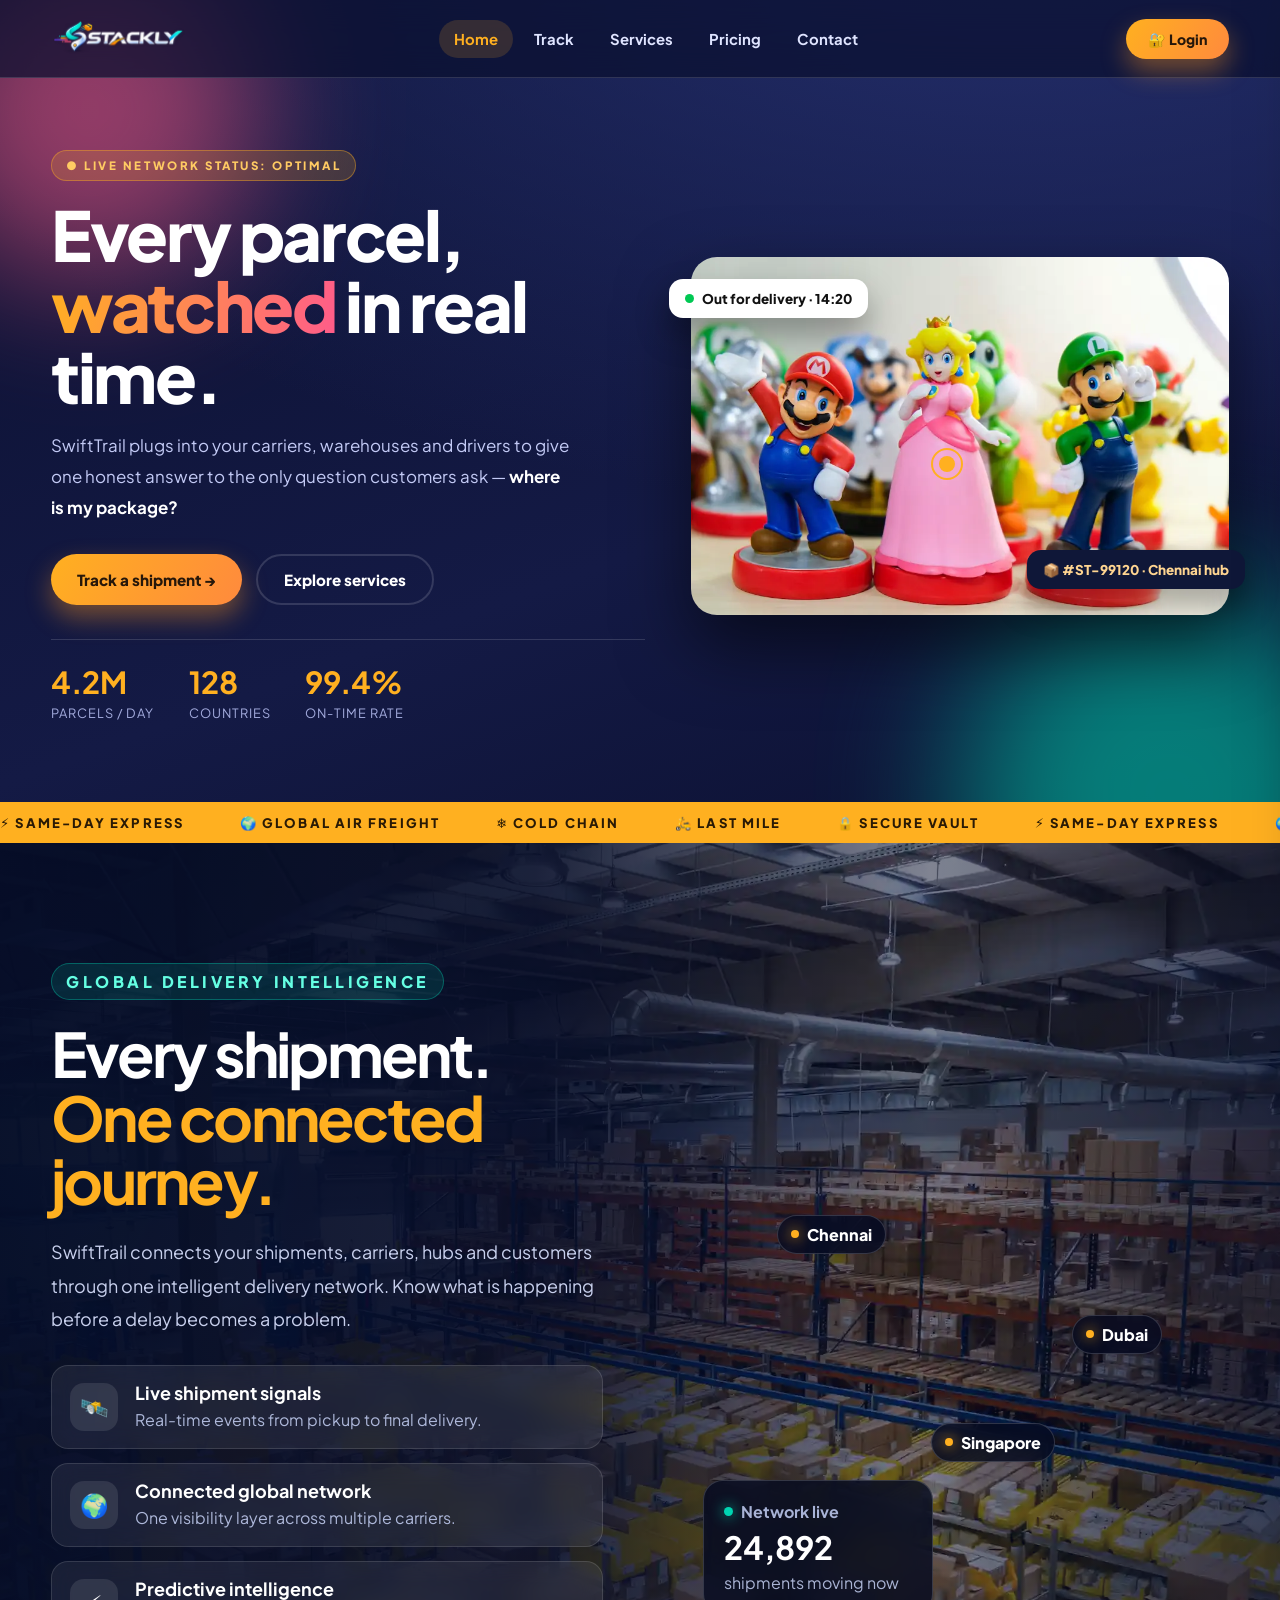
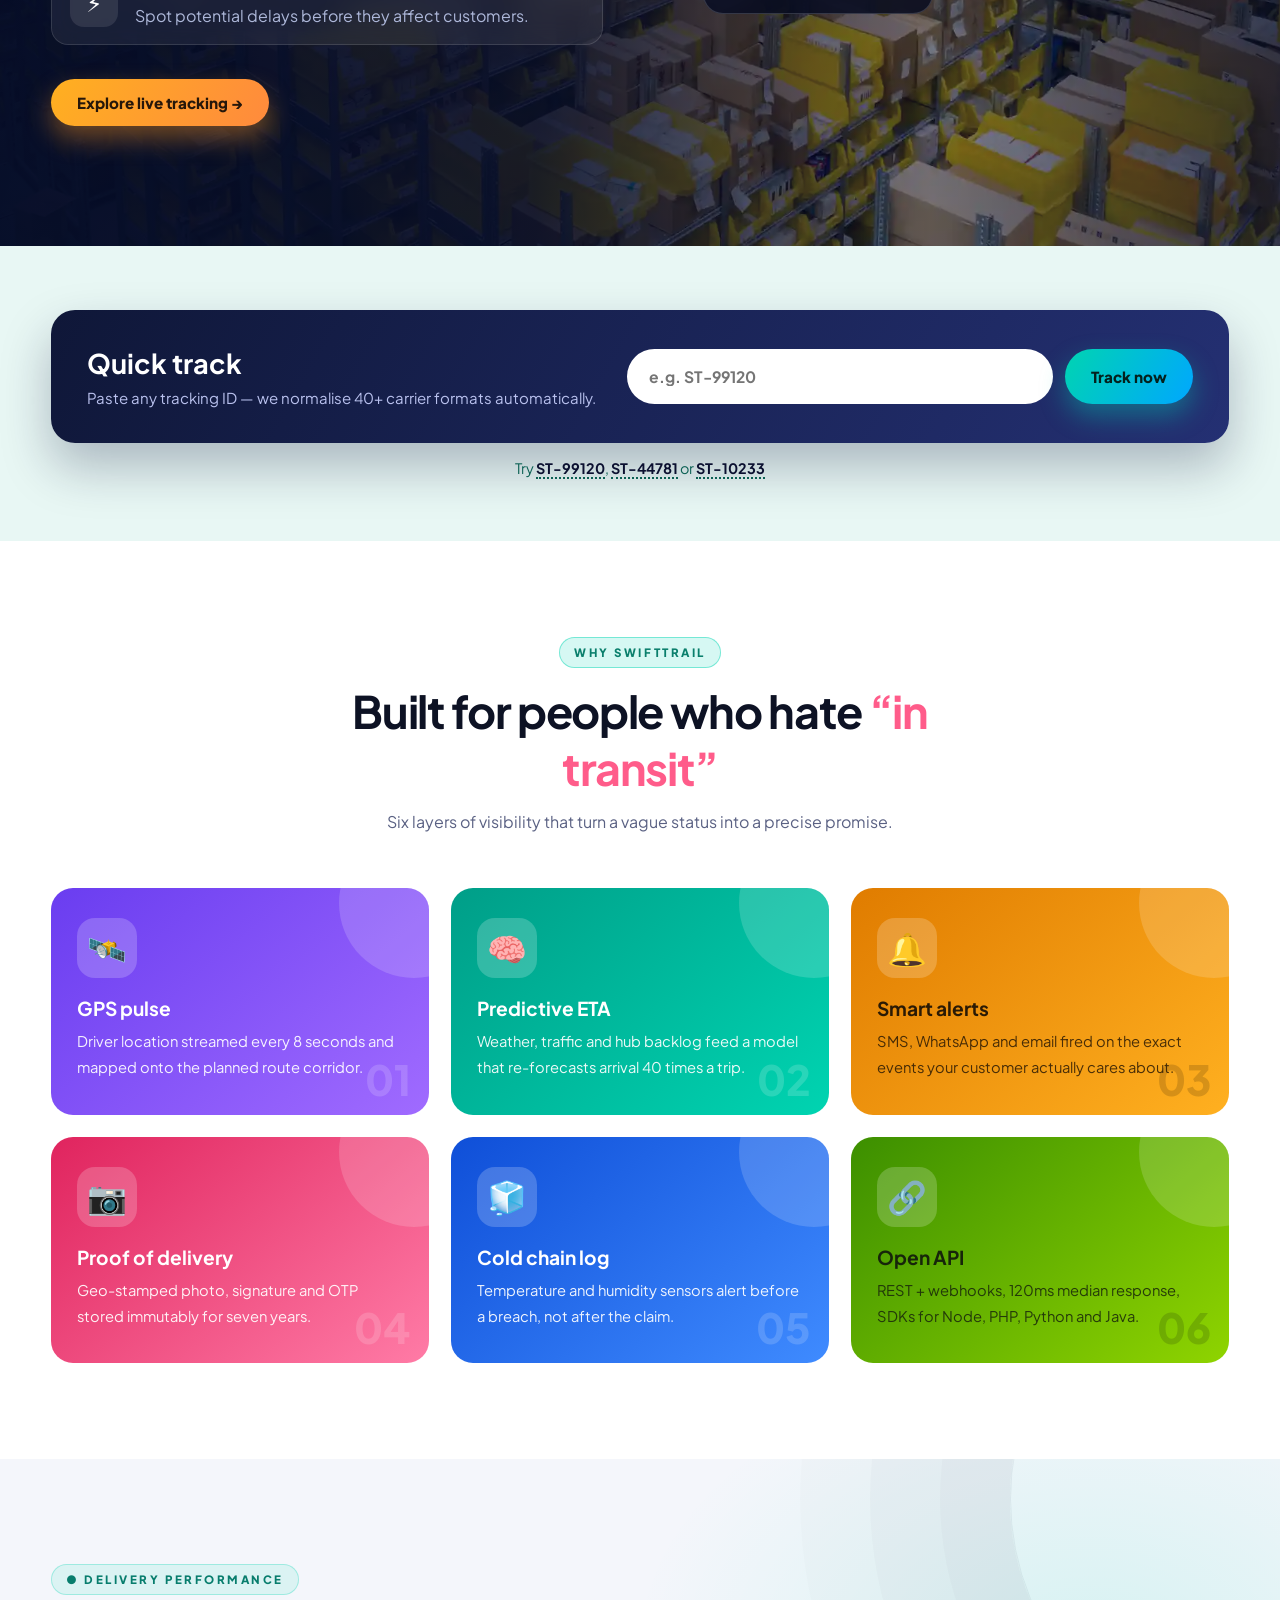
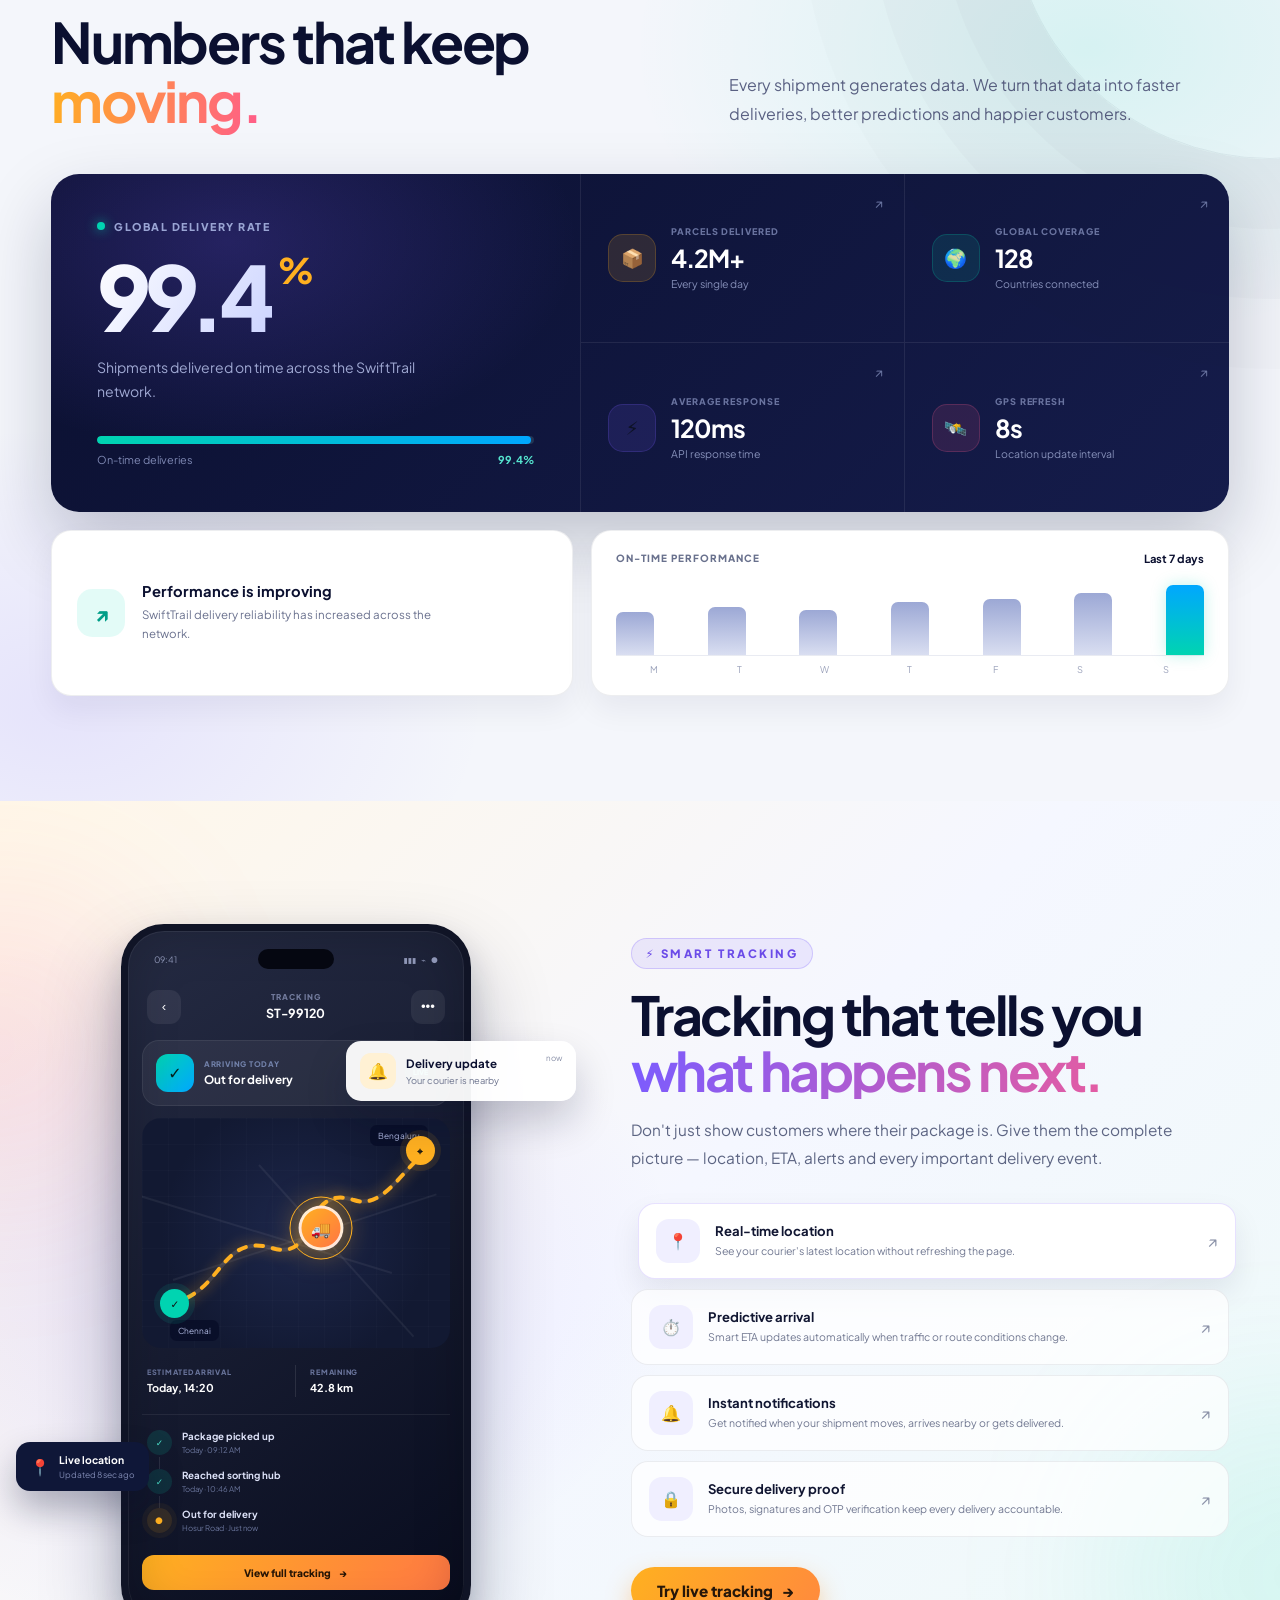
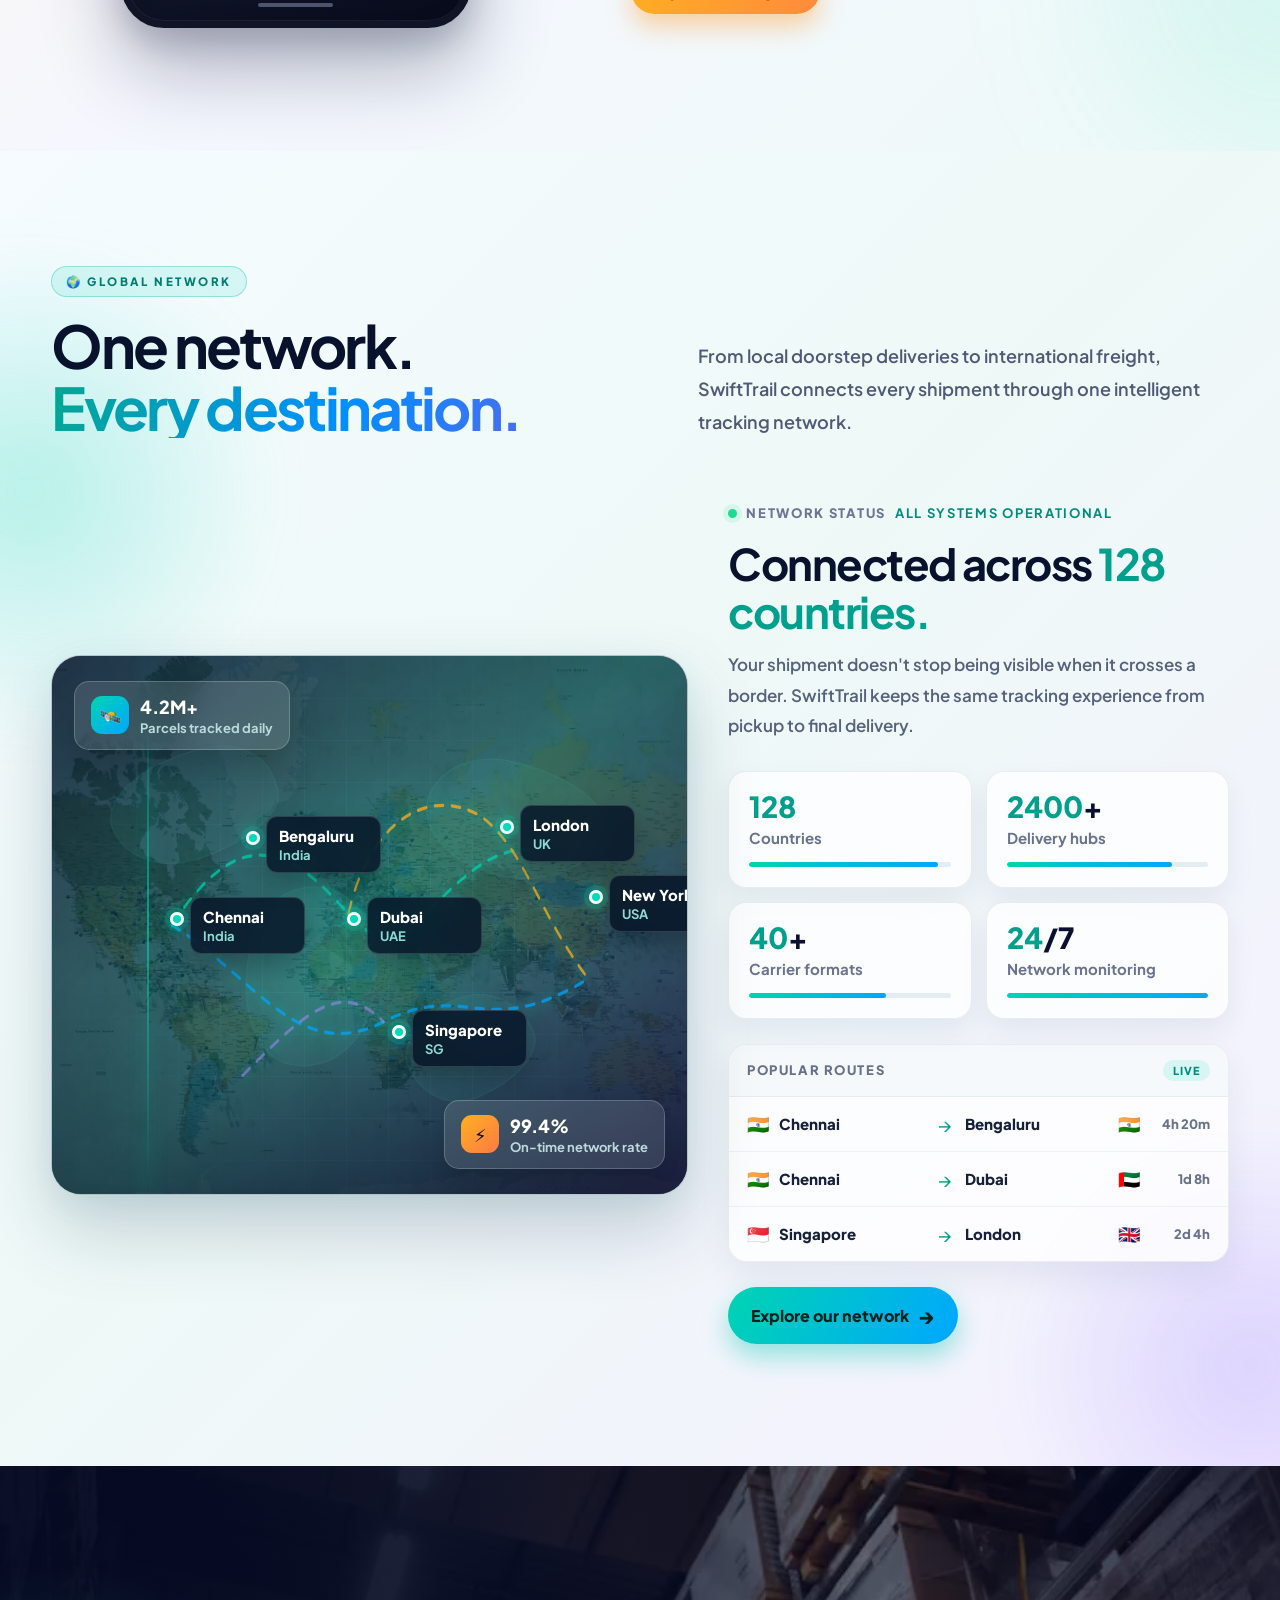
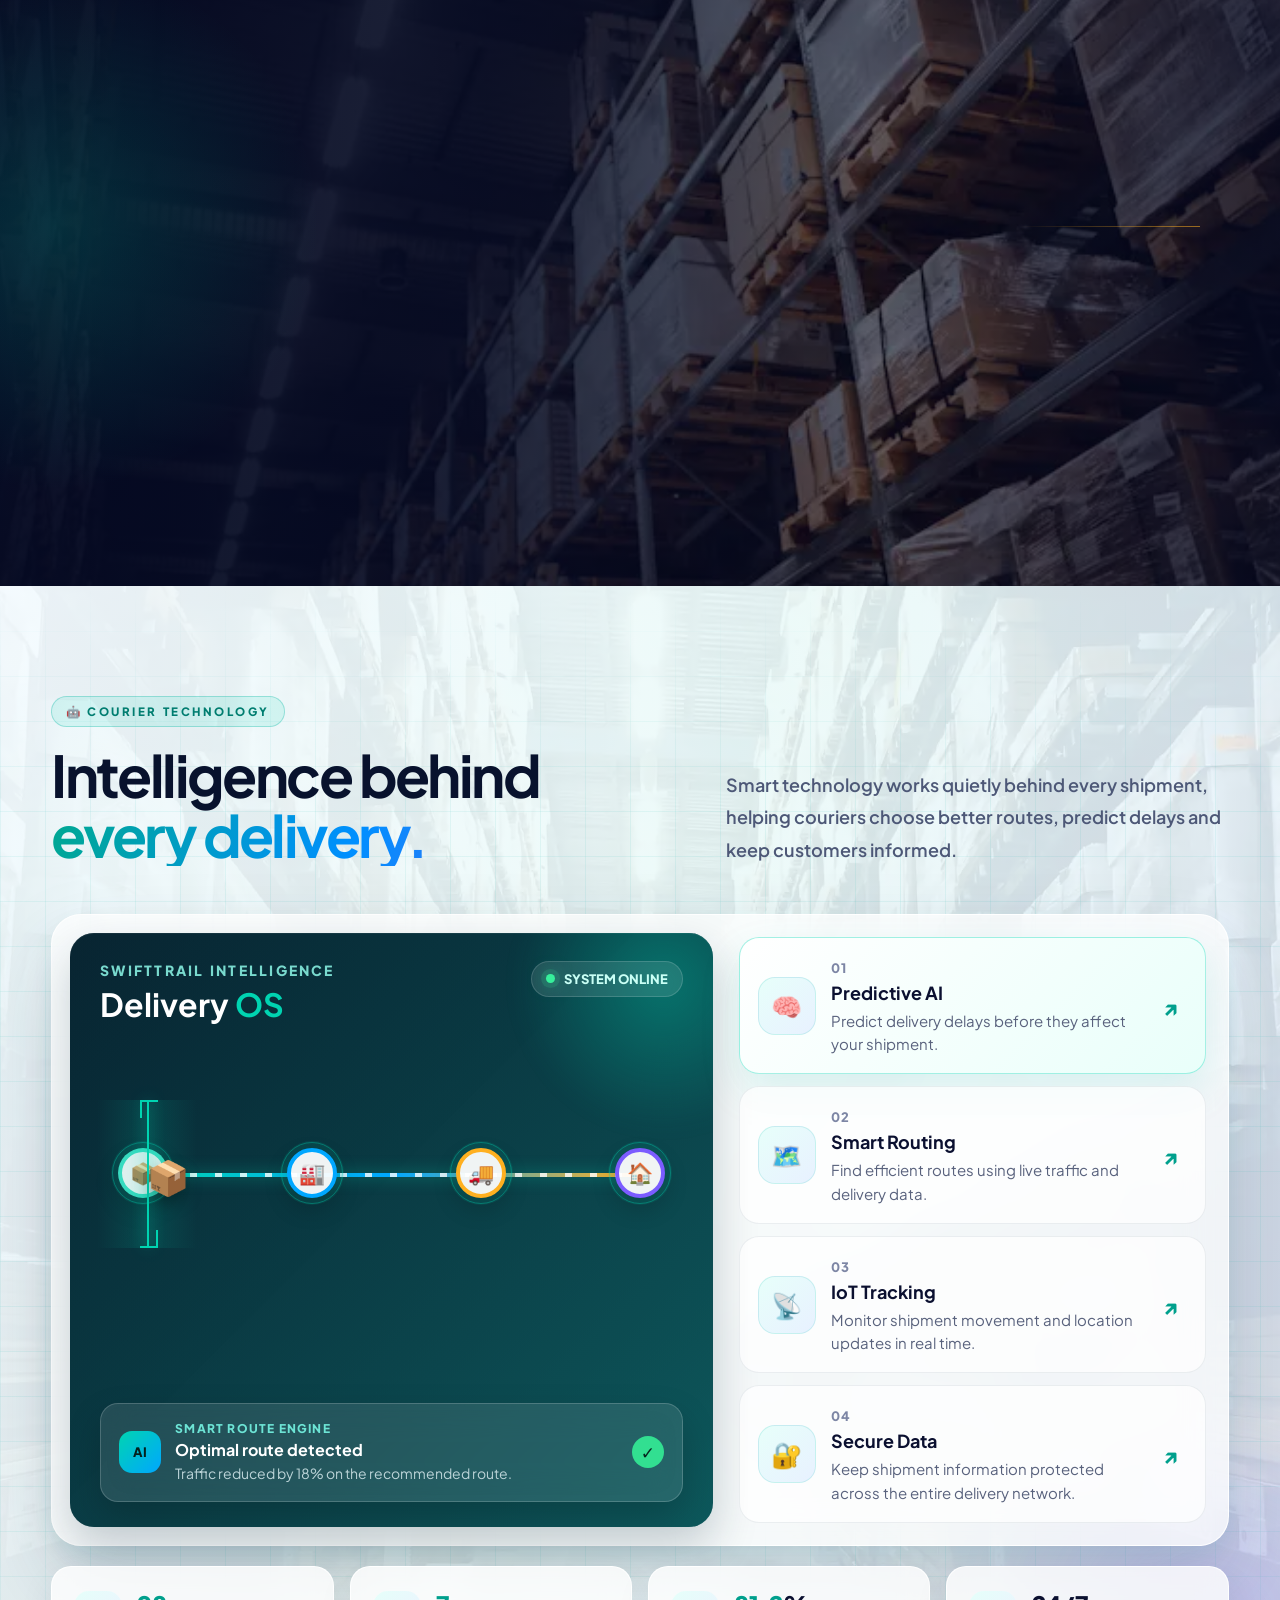
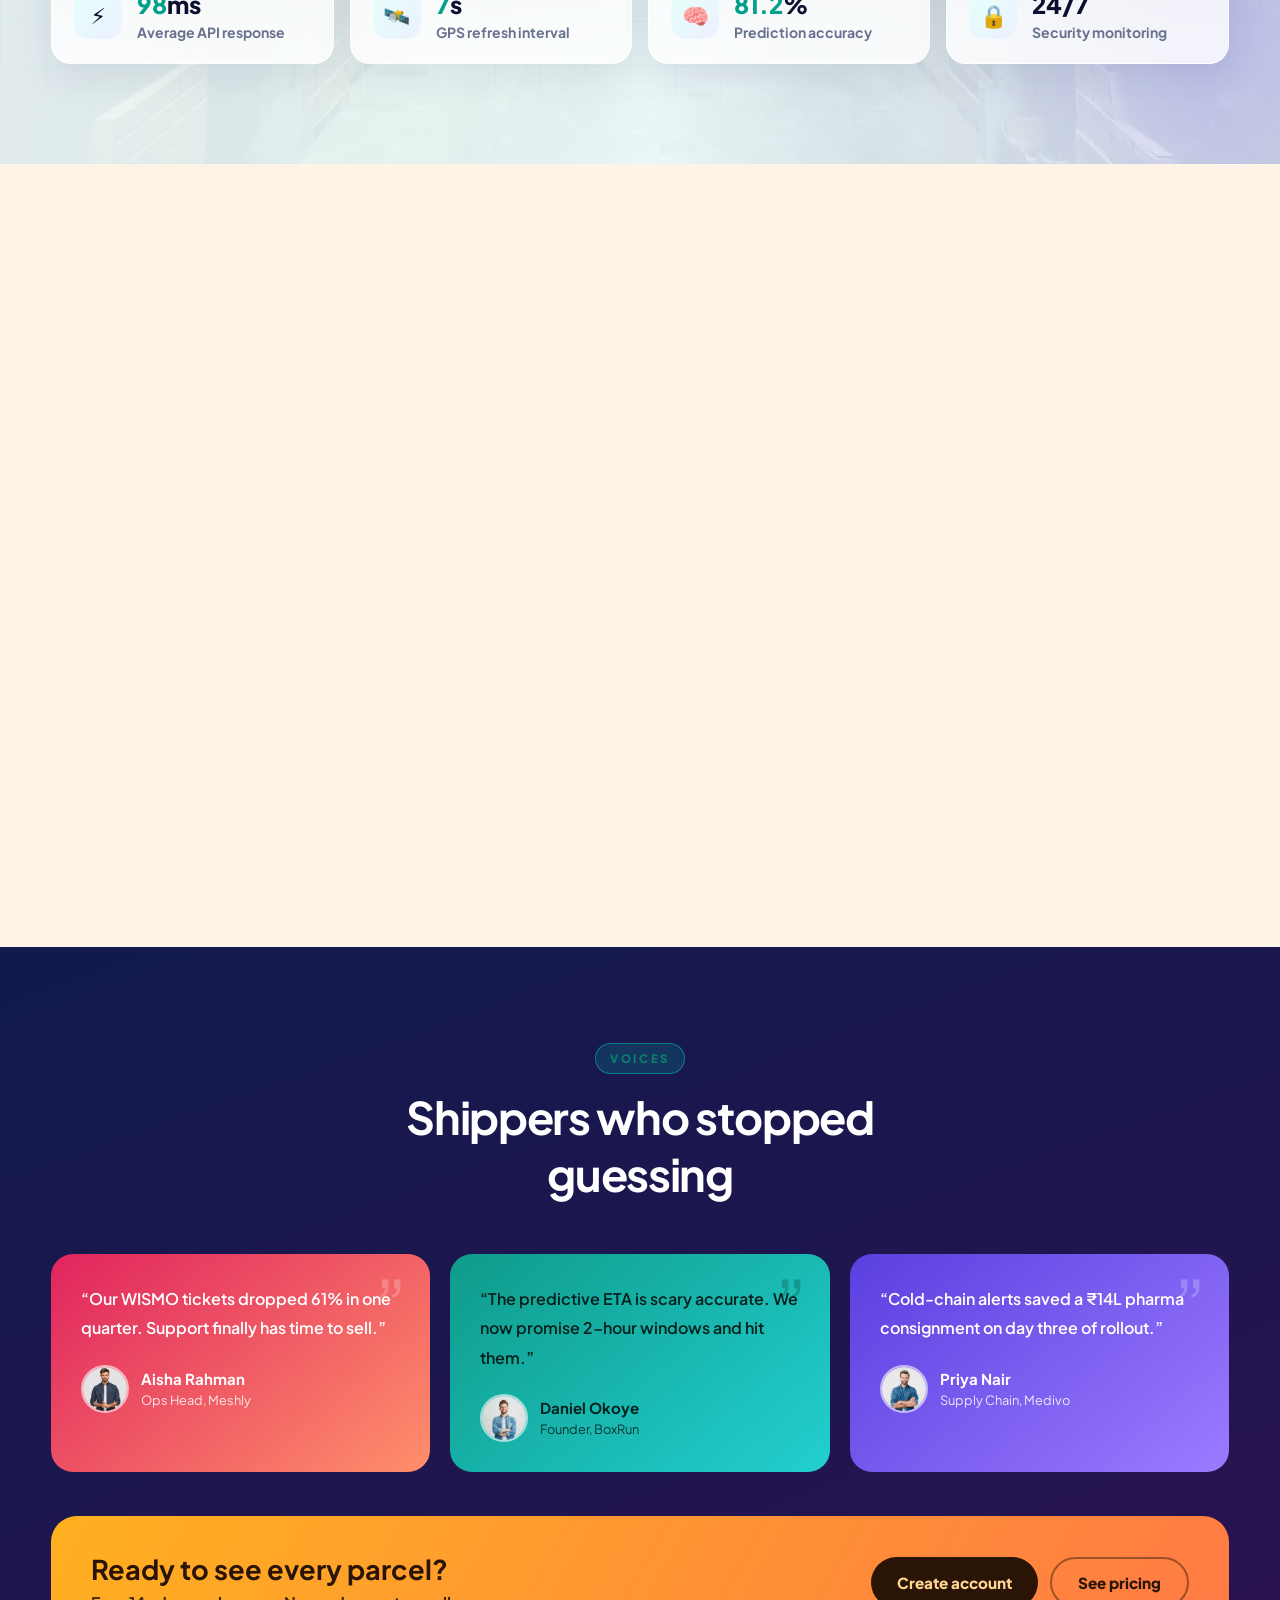
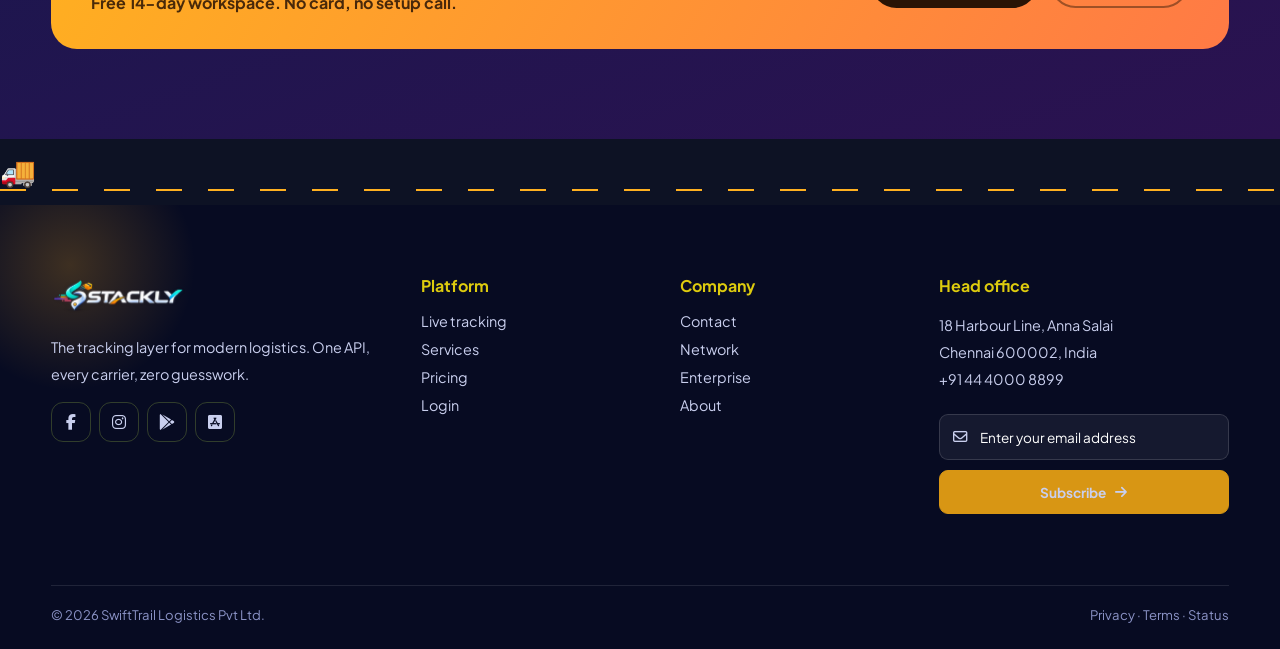
==== index.html @ 5bfdaf71 "first commit" ====
<!doctype html>
<html lang="en">
  <head>
    <meta charset="UTF-8" />
    <meta name="viewport" content="width=device-width, initial-scale=1" />
    <title>SwiftTrail — Courier Tracking Platform</title>
    <meta
      name="description"
      content="SwiftTrail is a real-time courier tracking platform for shipments, fleets and last-mile delivery."
    />
    <link
      href="https://fonts.googleapis.com/css2?family=Plus+Jakarta+Sans:wght@400;600;800&display=swap"
      rel="stylesheet"
    />
    <link rel="stylesheet" href="https://cdnjs.cloudflare.com/ajax/libs/font-awesome/6.7.2/css/all.min.css">
    <link rel="stylesheet" href="css/common.css" />
    <link rel="stylesheet" href="css/home.css" />
  </head>
  <body>
    <nav class="nav">
      <a class="brand" href="index.html">
        <img src="images/logo.webp" alt="Stackly" />
      </a>
      <ul class="nav-links">
        <li><a class="active" href="index.html">Home</a></li>
        <li><a href="track.html">Track</a></li>
        <li><a href="services.html">Services</a></li>
        <li><a href="pricing.html">Pricing</a></li>
        <li><a href="contact.html">Contact</a></li>
      </ul>
      <div class="nav-cta">
        <a class="btn btn-amber" href="login.html">🔐 Login</a>
        <button class="burger" id="burger" aria-label="Menu">
          <span></span><span></span><span></span>
        </button>
      </div>
    </nav>
    <div class="scrim" id="scrim"></div>
    <aside class="drawer" id="drawer">
      <a class="d-link active" href="index.html">🏠 Home</a>
      <a class="d-link" href="track.html">📍 Track</a>
      <a class="d-link" href="services.html">📦 Services</a>
      <a class="d-link" href="pricing.html">💰 Pricing</a>
      <a class="d-link" href="contact.html">✉️ Contact</a>
      <a class="btn btn-amber drawer-login" href="login.html">🔐 Login</a>
      <p class="d-note">Track 4.2M parcels daily<br />across 128 countries</p>
    </aside>

    <!-- 1. HERO -->
    <header class="hero">
      <div class="hero-blob b1"></div>
      <div class="hero-blob b2"></div>
      <div class="wrap hero-in">
        <div class="hero-copy">
          <span class="eyebrow pill-amber">● Live network status: optimal</span>
          <h1>Every parcel,<br /><em>watched</em> in real time.</h1>
          <p>
            SwiftTrail plugs into your carriers, warehouses and drivers to give
            one honest answer to the only question customers ask —
            <strong>where is my package?</strong>
          </p>
          <div class="hero-btns">
            <a href="error.html" class="btn btn-amber">Track a shipment →</a>
            <a href="error.html" class="btn btn-ghost">Explore services</a>
          </div>
          <div class="hero-stats">
            <div>
              <b data-count="4.2" data-suffix="M">0</b
              ><small>Parcels / day</small>
            </div>
            <div>
              <b data-count="128" data-suffix="">0</b><small>Countries</small>
            </div>
            <div>
              <b data-count="99.4" data-suffix="%">0</b
              ><small>On-time rate</small>
            </div>
          </div>
        </div>
        <div class="hero-art">
          <img
            src="images/home1.webp"
            alt="Courier delivery van"
          />
          <div class="float-card fc1">
            <span class="dot"></span> Out for delivery · 14:20
          </div>
          <div class="float-card fc2">📦 #ST-99120 · Chennai hub</div>
          <div class="radar"></div>
        </div>
      </div>
      <div class="marquee">
        <div class="mq-track">
          <span>⚡ SAME-DAY EXPRESS</span><span>🌍 GLOBAL AIR FREIGHT</span
          ><span>❄️ COLD CHAIN</span><span>🛵 LAST MILE</span
          ><span>🔒 SECURE VAULT</span> <span>⚡ SAME-DAY EXPRESS</span
          ><span>🌍 GLOBAL AIR FREIGHT</span><span>❄️ COLD CHAIN</span
          ><span>🛵 LAST MILE</span><span>🔒 SECURE VAULT</span>
        </div>
      </div>
    </header>

    <!-- HOME SECTION — GLOBAL DELIVERY INTELLIGENCE -->
    <section class="home-global">
      <div class="home-global-bg"></div>

      <div class="wrap home-global-inner">
        <div class="home-global-content reveal left">
          <span class="eyebrow home-global-pill">
            Global delivery intelligence
          </span>

          <h2>
            Every shipment.
            <span>One connected journey.</span>
          </h2>

          <p>
            SwiftTrail connects your shipments, carriers, hubs and customers
            through one intelligent delivery network. Know what is happening
            before a delay becomes a problem.
          </p>

          <div class="global-features">
            <div class="global-feature">
              <span class="gf-icon">🛰️</span>
              <div>
                <h3>Live shipment signals</h3>
                <p>Real-time events from pickup to final delivery.</p>
              </div>
            </div>

            <div class="global-feature">
              <span class="gf-icon">🌍</span>
              <div>
                <h3>Connected global network</h3>
                <p>One visibility layer across multiple carriers.</p>
              </div>
            </div>

            <div class="global-feature">
              <span class="gf-icon">⚡</span>
              <div>
                <h3>Predictive intelligence</h3>
                <p>Spot potential delays before they affect customers.</p>
              </div>
            </div>
          </div>

          <a href="error.html" class="btn btn-amber">
            Explore live tracking →
          </a>
        </div>

        <div class="home-global-visual reveal right">
          <div class="global-image-card">
            <img
              src="images/home2.webp"
              alt="Global logistics operations"
            />

            <div class="global-map-glow"></div>

            <div class="global-status">
              <div class="status-top">
                <span class="live-indicator"></span>
                Network live
              </div>

              <strong>24,892</strong>

              <span>shipments moving now</span>
            </div>

            <div class="global-location location-one">
              <span></span>
              Chennai
            </div>

            <div class="global-location location-two">
              <span></span>
              Dubai
            </div>

            <div class="global-location location-three">
              <span></span>
              Singapore
            </div>
          </div>
        </div>
      </div>
    </section>

    <!-- 2. QUICK TRACK -->
    <section class="sec-quick">
      <div class="wrap">
        <div class="quick-box reveal zoom">
          <div class="qb-left">
            <h2>Quick track</h2>
            <p>
              Paste any tracking ID — we normalise 40+ carrier formats
              automatically.
            </p>
          </div>
          <form class="qb-form" id="quickForm">
            <input
              type="text"
              id="quickId"
              placeholder="e.g. ST-99120"
              autocomplete="off"
            />
            <button
              class="btn btn-teal"
              type="submit"
              onclick="window.location.href = 'error.html'"
            >
              Track now
            </button>
          </form>
        </div>
        <p class="qb-hint" id="quickHint">
          Try <b>ST-99120</b>, <b>ST-44781</b> or <b>ST-10233</b>
        </p>
      </div>
    </section>

    <!-- 3. FEATURES -->
    <section class="sec-features">
      <div class="wrap">
        <div class="head-c reveal">
          <span class="eyebrow pill-teal">Why SwiftTrail</span>
          <h2>Built for people who hate <span>“in transit”</span></h2>
          <p>
            Six layers of visibility that turn a vague status into a precise
            promise.
          </p>
        </div>
        <div class="feat-grid">
          <article class="feat f-violet reveal left">
            <div class="fi">🛰️</div>
            <h3>GPS pulse</h3>
            <p>
              Driver location streamed every 8 seconds and mapped onto the
              planned route corridor.
            </p>
            <span class="fnum">01</span>
          </article>
          <article class="feat f-teal reveal">
            <div class="fi">🧠</div>
            <h3>Predictive ETA</h3>
            <p>
              Weather, traffic and hub backlog feed a model that re-forecasts
              arrival 40 times a trip.
            </p>
            <span class="fnum">02</span>
          </article>
          <article class="feat f-amber reveal right">
            <div class="fi">🔔</div>
            <h3>Smart alerts</h3>
            <p>
              SMS, WhatsApp and email fired on the exact events your customer
              actually cares about.
            </p>
            <span class="fnum">03</span>
          </article>
          <article class="feat f-pink reveal left">
            <div class="fi">📷</div>
            <h3>Proof of delivery</h3>
            <p>
              Geo-stamped photo, signature and OTP stored immutably for seven
              years.
            </p>
            <span class="fnum">04</span>
          </article>
          <article class="feat f-blue reveal">
            <div class="fi">🧊</div>
            <h3>Cold chain log</h3>
            <p>
              Temperature and humidity sensors alert before a breach, not after
              the claim.
            </p>
            <span class="fnum">05</span>
          </article>
          <article class="feat f-lime reveal right">
            <div class="fi">🔗</div>
            <h3>Open API</h3>
            <p>
              REST + webhooks, 120ms median response, SDKs for Node, PHP, Python
              and Java.
            </p>
            <span class="fnum">06</span>
          </article>
        </div>
      </div>
    </section>

    <!-- 3. DELIVERY PERFORMANCE -->
    <section class="sec-performance">
      <div class="performance-bg"></div>

      <div class="wrap">
        <!-- HEADER -->
        <div class="performance-head reveal">
          <div>
            <span class="eyebrow performance-pill">● Delivery Performance</span>
            <h2>Numbers that keep<br /><span>moving.</span></h2>
          </div>

          <p>
            Every shipment generates data. We turn that data into faster
            deliveries, better predictions and happier customers.
          </p>
        </div>

        <!-- MAIN PERFORMANCE PANEL -->
        <div class="performance-panel reveal zoom">
          <!-- LEFT BIG STAT -->
          <div class="performance-main">
            <div class="performance-label">
              <span class="live-dot"></span>
              GLOBAL DELIVERY RATE
            </div>

            <div class="big-number">
              <span data-count="99.4">0</span><sup>%</sup>
            </div>

            <p>Shipments delivered on time across the SwiftTrail network.</p>

            <div class="performance-progress">
              <span></span>
            </div>

            <div class="progress-info">
              <span>On-time deliveries</span>
              <strong>99.4%</strong>
            </div>
          </div>

          <!-- RIGHT STATS -->
          <div class="performance-stats">
            <div class="performance-stat">
              <div class="ps-icon ps-amber">📦</div>

              <div class="ps-content">
                <small>PARCELS DELIVERED</small>
                <strong> <span data-count="4.2">0</span>M+ </strong>
                <p>Every single day</p>
              </div>

              <span class="stat-arrow">↗</span>
            </div>

            <div class="performance-stat">
              <div class="ps-icon ps-teal">🌍</div>

              <div class="ps-content">
                <small>GLOBAL COVERAGE</small>
                <strong>
                  <span data-count="128">0</span>
                </strong>
                <p>Countries connected</p>
              </div>

              <span class="stat-arrow">↗</span>
            </div>

            <div class="performance-stat">
              <div class="ps-icon ps-violet">⚡</div>

              <div class="ps-content">
                <small>AVERAGE RESPONSE</small>
                <strong> <span data-count="120">0</span>ms </strong>
                <p>API response time</p>
              </div>

              <span class="stat-arrow">↗</span>
            </div>

            <div class="performance-stat">
              <div class="ps-icon ps-pink">🛰️</div>

              <div class="ps-content">
                <small>GPS REFRESH</small>
                <strong> <span data-count="8">0</span>s </strong>
                <p>Location update interval</p>
              </div>

              <span class="stat-arrow">↗</span>
            </div>
          </div>
        </div>

        <!-- MINI ANALYTICS -->
        <div class="performance-bottom reveal">
          <div class="performance-note">
            <span class="trend-icon">↗</span>

            <div>
              <strong>Performance is improving</strong>
              <small>
                SwiftTrail delivery reliability has increased across the
                network.
              </small>
            </div>
          </div>

          <div class="mini-chart">
            <div class="chart-label">
              <span>ON-TIME PERFORMANCE</span>
              <strong>Last 7 days</strong>
            </div>

            <div class="chart-bars">
              <span style="height: 58%"></span>
              <span style="height: 64%"></span>
              <span style="height: 61%"></span>
              <span style="height: 72%"></span>
              <span style="height: 76%"></span>
              <span style="height: 84%"></span>
              <span class="active" style="height: 94%"></span>
            </div>

            <div class="chart-days">
              <span>M</span>
              <span>T</span>
              <span>W</span>
              <span>T</span>
              <span>F</span>
              <span>S</span>
              <span>S</span>
            </div>
          </div>
        </div>
      </div>
    </section>

    <!-- 5. SMART TRACKING EXPERIENCE -->
    <section class="sec-smart">
      <div class="smart-orb smart-orb-1"></div>
      <div class="smart-orb smart-orb-2"></div>

      <div class="wrap">
        <div class="smart-layout">
          <!-- LEFT: PHONE TRACKING UI -->
          <div class="smart-visual reveal left">
            <div class="smart-phone">
              <!-- PHONE TOP -->
              <div class="phone-top">
                <span class="phone-time">09:41</span>

                <div class="phone-camera"></div>

                <div class="phone-icons">
                  <span>▮▮▮</span>
                  <span>⌁</span>
                  <span>●</span>
                </div>
              </div>

              <!-- PHONE HEADER -->
              <div class="phone-header">
                <button class="phone-back">‹</button>

                <div>
                  <small>TRACKING</small>
                  <strong>ST-99120</strong>
                </div>

                <button class="phone-more">•••</button>
              </div>

              <!-- DELIVERY STATUS -->
              <div class="phone-status">
                <div class="status-icon">✓</div>

                <div>
                  <small>ARRIVING TODAY</small>
                  <strong>Out for delivery</strong>
                </div>

                <span class="status-live">LIVE</span>
              </div>

              <!-- PHONE MAP -->
              <div class="phone-map">
                <div class="phone-map-grid"></div>

                <div class="phone-road pr-1"></div>
                <div class="phone-road pr-2"></div>
                <div class="phone-road pr-3"></div>

                <svg
                  class="phone-route"
                  viewBox="0 0 320 230"
                  preserveAspectRatio="none"
                >
                  <path
                    class="phone-route-bg"
                    d="M30 185 C85 175 80 115 135 130 C185 145 165 65 220 82 C250 92 270 52 294 35"
                  />

                  <path
                    class="phone-route-line"
                    d="M30 185 C85 175 80 115 135 130 C185 145 165 65 220 82 C250 92 270 52 294 35"
                  />
                </svg>

                <!-- START -->
                <div class="phone-pin phone-start">
                  <span>✓</span>
                </div>

                <!-- CURRENT -->
                <div class="phone-current">
                  <div class="phone-current-ring">🚚</div>

                  <span class="phone-ripple"></span>
                </div>

                <!-- END -->
                <div class="phone-pin phone-end">
                  <span>⌖</span>
                </div>

                <div class="map-city city-1">Chennai</div>

                <div class="map-city city-2">Bengaluru</div>
              </div>

              <!-- ETA -->
              <div class="phone-eta">
                <div>
                  <small>ESTIMATED ARRIVAL</small>
                  <strong>Today, 14:20</strong>
                </div>

                <div class="eta-divider"></div>

                <div>
                  <small>REMAINING</small>
                  <strong>42.8 km</strong>
                </div>
              </div>

              <!-- TRACKING TIMELINE -->
              <div class="phone-timeline">
                <div class="phone-event completed">
                  <span class="event-dot">✓</span>

                  <div>
                    <strong>Package picked up</strong>
                    <small>Today · 09:12 AM</small>
                  </div>
                </div>

                <div class="phone-event completed">
                  <span class="event-dot">✓</span>

                  <div>
                    <strong>Reached sorting hub</strong>
                    <small>Today · 10:46 AM</small>
                  </div>
                </div>

                <div class="phone-event active">
                  <span class="event-dot">●</span>

                  <div>
                    <strong>Out for delivery</strong>
                    <small>Hosur Road · Just now</small>
                  </div>
                </div>
              </div>

              <button class="phone-track-btn">
                View full tracking
                <span>→</span>
              </button>

              <div class="phone-home"></div>
            </div>

            <!-- FLOATING NOTIFICATION -->
            <div class="smart-notification">
              <span class="notification-icon">🔔</span>

              <div>
                <strong>Delivery update</strong>
                <small>Your courier is nearby</small>
              </div>

              <span class="notification-time">now</span>
            </div>

            <!-- FLOATING LOCATION -->
            <div class="smart-location">
              <span>📍</span>
              <div>
                <strong>Live location</strong>
                <small>Updated 8 sec ago</small>
              </div>
            </div>
          </div>

          <!-- RIGHT: CONTENT -->
          <div class="smart-content reveal right">
            <span class="eyebrow smart-pill">⚡ Smart Tracking</span>

            <h2>
              Tracking that tells you
              <span>what happens next.</span>
            </h2>

            <p class="smart-intro">
              Don't just show customers where their package is. Give them the
              complete picture — location, ETA, alerts and every important
              delivery event.
            </p>

            <!-- SMART FEATURES -->

            <div class="smart-list">
              <div class="smart-item active">
                <div class="smart-item-icon">
                  <span>📍</span>
                </div>

                <div class="smart-item-copy">
                  <strong>Real-time location</strong>

                  <p>
                    See your courier's latest location without refreshing the
                    page.
                  </p>
                </div>

                <span class="smart-item-arrow">↗</span>
              </div>

              <div class="smart-item">
                <div class="smart-item-icon">
                  <span>⏱️</span>
                </div>

                <div class="smart-item-copy">
                  <strong>Predictive arrival</strong>

                  <p>
                    Smart ETA updates automatically when traffic or route
                    conditions change.
                  </p>
                </div>

                <span class="smart-item-arrow">↗</span>
              </div>

              <div class="smart-item">
                <div class="smart-item-icon">
                  <span>🔔</span>
                </div>

                <div class="smart-item-copy">
                  <strong>Instant notifications</strong>

                  <p>
                    Get notified when your shipment moves, arrives nearby or
                    gets delivered.
                  </p>
                </div>

                <span class="smart-item-arrow">↗</span>
              </div>

              <div class="smart-item">
                <div class="smart-item-icon">
                  <span>🔒</span>
                </div>

                <div class="smart-item-copy">
                  <strong>Secure delivery proof</strong>

                  <p>
                    Photos, signatures and OTP verification keep every delivery
                    accountable.
                  </p>
                </div>

                <span class="smart-item-arrow">↗</span>
              </div>
            </div>

            <!-- CTA -->
            <a href="error.html" class="btn btn-amber smart-btn">
              Try live tracking
              <span>→</span>
            </a>
          </div>
        </div>
      </div>
    </section>

    <!-- 6. COVERAGE NETWORK -->
    <section class="sec-network">
      <div class="network-glow network-glow-1"></div>
      <div class="network-glow network-glow-2"></div>

      <div class="wrap">
        <!-- HEADER -->
        <div class="network-head reveal">
          <div>
            <span class="eyebrow network-pill">🌍 Global Network</span>

            <h2>
              One network.
              <span>Every destination.</span>
            </h2>
          </div>

          <p>
            From local doorstep deliveries to international freight, SwiftTrail
            connects every shipment through one intelligent tracking network.
          </p>
        </div>

        <!-- NETWORK EXPERIENCE -->
        <div class="network-layout">
          <!-- MAP -->
          <div class="network-map-wrap reveal left">
            <div class="network-map">
              <!-- GRID -->
              <div class="network-grid"></div>

              <!-- DECORATIVE CONTINENT SHAPES -->
              <div class="continent continent-1"></div>
              <div class="continent continent-2"></div>
              <div class="continent continent-3"></div>
              <div class="continent continent-4"></div>

              <!-- ROUTE SVG -->
              <svg
                class="network-routes"
                viewBox="0 0 900 500"
                preserveAspectRatio="none"
              >
                <path
                  class="network-route"
                  d="M170 250 C260 160 330 170 420 240 C510 310 560 170 690 180"
                />

                <path
                  class="network-route"
                  d="M170 250 C290 300 350 380 470 340 C590 300 610 360 760 300"
                />

                <path
                  class="network-route"
                  d="M420 240 C450 150 540 120 610 150 C670 180 690 240 760 300"
                />

                <path
                  class="network-route route-alt"
                  d="M270 390 C360 330 410 300 470 340"
                />
              </svg>

              <!-- CITY NODES -->

              <div class="network-node node-chennai">
                <span class="node-pulse"></span>
                <span class="node-dot"></span>

                <div class="node-label">
                  <strong>Chennai</strong>
                  <small>India</small>
                </div>
              </div>

              <div class="network-node node-bengaluru">
                <span class="node-pulse"></span>
                <span class="node-dot"></span>

                <div class="node-label">
                  <strong>Bengaluru</strong>
                  <small>India</small>
                </div>
              </div>

              <div class="network-node node-dubai">
                <span class="node-pulse"></span>
                <span class="node-dot"></span>

                <div class="node-label">
                  <strong>Dubai</strong>
                  <small>UAE</small>
                </div>
              </div>

              <div class="network-node node-singapore">
                <span class="node-pulse"></span>
                <span class="node-dot"></span>

                <div class="node-label">
                  <strong>Singapore</strong>
                  <small>SG</small>
                </div>
              </div>

              <div class="network-node node-london">
                <span class="node-pulse"></span>
                <span class="node-dot"></span>

                <div class="node-label">
                  <strong>London</strong>
                  <small>UK</small>
                </div>
              </div>

              <div class="network-node node-newyork">
                <span class="node-pulse"></span>
                <span class="node-dot"></span>

                <div class="node-label">
                  <strong>New York</strong>
                  <small>USA</small>
                </div>
              </div>

              <!-- MAP FLOATING INFO -->

              <div class="network-floating network-f1">
                <span>🛰️</span>
                <div>
                  <strong>4.2M+</strong>
                  <small>Parcels tracked daily</small>
                </div>
              </div>

              <div class="network-floating network-f2">
                <span>⚡</span>
                <div>
                  <strong>99.4%</strong>
                  <small>On-time network rate</small>
                </div>
              </div>

              <!-- SCANNING LINE -->
              <div class="network-scan"></div>
            </div>
          </div>

          <!-- RIGHT CONTENT -->
          <div class="network-content reveal right">
            <div class="network-mini-title">
              <span class="network-live"></span>
              NETWORK STATUS
              <strong>ALL SYSTEMS OPERATIONAL</strong>
            </div>

            <h3>
              Connected across
              <span>128 countries.</span>
            </h3>

            <p class="network-intro">
              Your shipment doesn't stop being visible when it crosses a border.
              SwiftTrail keeps the same tracking experience from pickup to final
              delivery.
            </p>

            <!-- COVERAGE STATS -->

            <div class="coverage-stats">
              <div class="coverage-stat">
                <strong>
                  <span data-count="128">0</span>
                </strong>

                <small>Countries</small>

                <div class="coverage-line">
                  <span style="width: 94%"></span>
                </div>
              </div>

              <div class="coverage-stat">
                <strong> <span data-count="2400">0</span>+ </strong>

                <small>Delivery hubs</small>

                <div class="coverage-line">
                  <span style="width: 82%"></span>
                </div>
              </div>

              <div class="coverage-stat">
                <strong> <span data-count="40">0</span>+ </strong>

                <small>Carrier formats</small>

                <div class="coverage-line">
                  <span style="width: 68%"></span>
                </div>
              </div>

              <div class="coverage-stat">
                <strong> <span data-count="24">0</span>/7 </strong>

                <small>Network monitoring</small>

                <div class="coverage-line">
                  <span style="width: 100%"></span>
                </div>
              </div>
            </div>

            <!-- CONNECTED CITIES -->

            <div class="network-cities">
              <div class="cities-heading">
                <span>POPULAR ROUTES</span>
                <small>LIVE</small>
              </div>

              <div class="city-route">
                <span>🇮🇳</span>
                <strong>Chennai</strong>
                <i>→</i>
                <strong>Bengaluru</strong>
                <span>🇮🇳</span>
                <small>4h 20m</small>
              </div>

              <div class="city-route">
                <span>🇮🇳</span>
                <strong>Chennai</strong>
                <i>→</i>
                <strong>Dubai</strong>
                <span>🇦🇪</span>
                <small>1d 8h</small>
              </div>

              <div class="city-route">
                <span>🇸🇬</span>
                <strong>Singapore</strong>
                <i>→</i>
                <strong>London</strong>
                <span>🇬🇧</span>
                <small>2d 4h</small>
              </div>
            </div>

            <a href="error.html" class="btn btn-teal network-btn">
              Explore our network
              <span>→</span>
            </a>
          </div>
        </div>
      </div>
    </section>

    <!-- home-journey -->
    <section class="home-journey">
      <div class="home-journey-bg"></div>

      <div class="home-journey-overlay"></div>

      <div class="wrap home-journey-inner">
        <div class="journey-content reveal">
          <span class="eyebrow journey-pill"> Beyond delivery </span>

          <h2>
            Moving the world,
            <span>one package at a time.</span>
          </h2>

          <p>
            From the moment a package leaves the warehouse to the moment it
            reaches the customer's door, SwiftTrail keeps every movement
            connected, visible and intelligent.
          </p>

          <div class="journey-actions">
            <a href="error.html" class="btn btn-amber"> Track a shipment → </a>

            <a href="error.html" class="btn btn-ghost"> Explore our network </a>
          </div>
        </div>

        <!-- Floating information -->
        <div class="journey-info">
          <div class="journey-info-card reveal">
            <span class="j-icon">📍</span>

            <div>
              <strong>12,480+</strong>
              <span>Deliveries moving today</span>
            </div>
          </div>

          <div class="journey-info-card reveal">
            <span class="j-icon">⚡</span>

            <div>
              <strong>99.4%</strong>
              <span>On-time delivery rate</span>
            </div>
          </div>

          <div class="journey-info-card reveal">
            <span class="j-icon">🌍</span>

            <div>
              <strong>128</strong>
              <span>Countries connected</span>
            </div>
          </div>
        </div>
      </div>
    </section>

    <!-- 8. COURIER TECHNOLOGY -->
    <section class="sec-tech">
      <div class="tech-grid-bg"></div>

      <div class="wrap">
        <!-- HEADER -->
        <div class="tech-head reveal">
          <div>
            <span class="eyebrow tech-pill">🤖 Courier Technology</span>

            <h2>
              Intelligence behind
              <span>every delivery.</span>
            </h2>
          </div>

          <p>
            Smart technology works quietly behind every shipment, helping
            couriers choose better routes, predict delays and keep customers
            informed.
          </p>
        </div>

        <!-- TECHNOLOGY DASHBOARD -->
        <div class="tech-dashboard reveal zoom">
          <!-- LEFT SIDE -->
          <div class="tech-main">
            <div class="tech-main-top">
              <div>
                <small>SWIFTTRAIL INTELLIGENCE</small>

                <h3>
                  Delivery
                  <strong>OS</strong>
                </h3>
              </div>

              <div class="tech-status">
                <span></span>
                SYSTEM ONLINE
              </div>
            </div>

            <!-- ROUTE VISUAL -->
            <div class="tech-route">
              <div class="tech-route-line"></div>

              <div class="tech-node tech-node-1">
                <span>📦</span>
              </div>

              <div class="tech-node tech-node-2">
                <span>🏭</span>
              </div>

              <div class="tech-node tech-node-3">
                <span>🚚</span>
              </div>

              <div class="tech-node tech-node-4">
                <span>🏠</span>
              </div>

              <!-- AI SCAN -->
              <div class="ai-scanner">
                <span></span>
              </div>

              <!-- MOVING PACKAGE -->
              <div class="tech-package">📦</div>
            </div>

            <!-- AI MESSAGE -->
            <div class="ai-message">
              <div class="ai-avatar">AI</div>

              <div>
                <small>SMART ROUTE ENGINE</small>

                <strong> Optimal route detected </strong>

                <p>Traffic reduced by 18% on the recommended route.</p>
              </div>

              <span class="ai-check">✓</span>
            </div>
          </div>

          <!-- RIGHT TECHNOLOGIES -->
          <div class="tech-features">
            <div class="tech-feature active">
              <div class="tech-feature-icon">🧠</div>

              <div>
                <small>01</small>

                <h4>Predictive AI</h4>

                <p>Predict delivery delays before they affect your shipment.</p>
              </div>

              <span>↗</span>
            </div>

            <div class="tech-feature">
              <div class="tech-feature-icon">🗺️</div>

              <div>
                <small>02</small>

                <h4>Smart Routing</h4>

                <p>
                  Find efficient routes using live traffic and delivery data.
                </p>
              </div>

              <span>↗</span>
            </div>

            <div class="tech-feature">
              <div class="tech-feature-icon">📡</div>

              <div>
                <small>03</small>

                <h4>IoT Tracking</h4>

                <p>
                  Monitor shipment movement and location updates in real time.
                </p>
              </div>

              <span>↗</span>
            </div>

            <div class="tech-feature">
              <div class="tech-feature-icon">🔐</div>

              <div>
                <small>04</small>

                <h4>Secure Data</h4>

                <p>
                  Keep shipment information protected across the entire delivery
                  network.
                </p>
              </div>

              <span>↗</span>
            </div>
          </div>
        </div>

        <!-- TECHNOLOGY METRICS -->

        <div class="tech-metrics reveal">
          <div class="tech-metric">
            <span>⚡</span>

            <div>
              <strong> <span data-count="120">0</span>ms </strong>

              <small>Average API response</small>
            </div>
          </div>

          <div class="tech-metric">
            <span>🛰️</span>

            <div>
              <strong> <span data-count="8">0</span>s </strong>

              <small>GPS refresh interval</small>
            </div>
          </div>

          <div class="tech-metric">
            <span>🧠</span>

            <div>
              <strong> <span data-count="99.4">0</span>% </strong>

              <small>Prediction accuracy</small>
            </div>
          </div>

          <div class="tech-metric">
            <span>🔒</span>

            <div>
              <strong>24/7</strong>

              <small>Security monitoring</small>
            </div>
          </div>
        </div>
      </div>
    </section>

    <!-- 5. FLEET GALLERY -->
    <section class="sec-fleet">
      <div class="wrap">
        <div class="head-c reveal">
          <span class="eyebrow pill-violet">Our network</span>
          <h2>A fleet you can actually see</h2>
          <p>Bikes, vans, trucks and freighters — all on one tracking layer.</p>
        </div>
        <div class="fleet-grid">
          <figure class="fl reveal zoom">
            <img
              src="images/truck1.webp"
              alt="Delivery bikes"
            />
            <figcaption>
              <b>City bikes</b><span>18 min avg drop</span>
            </figcaption>
          </figure>
          <figure class="fl tall reveal zoom">
            <img
              src="https://images.unsplash.com/photo-1587293852726-70cdb56c2866?auto=format&fit=crop&w=700&q=80"
              alt="Cargo van"
            />
            <figcaption><b>Cargo vans</b><span>1.2t payload</span></figcaption>
          </figure>
          <figure class="fl reveal zoom">
            <img
              src="images/logistics.webp"
              alt="Freight truck"
            />
            <figcaption>
              <b>Line-haul trucks</b><span>Night corridors</span>
            </figcaption>
          </figure>
          <figure class="fl reveal zoom">
            <img
              src="images/logistics2.webp"
              alt="Warehouse sorting"
            />
            <figcaption>
              <b>Smart hubs</b><span>9k parcels/hour</span>
            </figcaption>
          </figure>
          <figure class="fl reveal zoom">
            <img
              src="images/truck2.webp"
              alt="Freight truck"
            />
            <figcaption>
              <b>Line-haul trucks</b><span>Night corridors</span>
            </figcaption>
          </figure>
          <figure class="fl wide reveal zoom">
            <img
              src="images/Air-cargo.webp"
              alt="Air cargo"
            />
            <figcaption>
              <b>Air freight</b><span>Next-day intercontinental</span>
            </figcaption>
          </figure>
        </div>
      </div>
    </section>

    <!-- 6. TESTIMONIALS + CTA -->
    <section class="sec-voices">
      <div class="wrap">
        <div class="head-c light reveal">
          <span class="eyebrow pill-teal">Voices</span>
          <h2>Shippers who stopped guessing</h2>
        </div>
        <div class="v-grid">
          <blockquote class="v v-1 reveal left">
            <p>
              “Our WISMO tickets dropped 61% in one quarter. Support finally has
              time to sell.”
            </p>
            <footer>
              <img
                src="images/team1.webp"
                alt="Aisha"
              /><span><b>Aisha Rahman</b><small>Ops Head, Meshly</small></span>
            </footer>
          </blockquote>
          <blockquote class="v v-2 reveal">
            <p>
              “The predictive ETA is scary accurate. We now promise 2-hour
              windows and hit them.”
            </p>
            <footer>
              <img
                src="images/team2.webp"
                alt="Daniel"
              /><span><b>Daniel Okoye</b><small>Founder, BoxRun</small></span>
            </footer>
          </blockquote>
          <blockquote class="v v-3 reveal right">
            <p>
              “Cold-chain alerts saved a ₹14L pharma consignment on day three of
              rollout.”
            </p>
            <footer>
              <img
                src="images/team3.webp"
                alt="Priya"
              /><span
                ><b>Priya Nair</b><small>Supply Chain, Medivo</small></span
              >
            </footer>
          </blockquote>
        </div>
        <div class="cta-band reveal zoom">
          <div>
            <h3>Ready to see every parcel?</h3>
            <p>Free 14-day workspace. No card, no setup call.</p>
          </div>
          <div class="cta-btns">
            <a href="error.html" class="btn btn-amber">Create account</a
            ><a href="error.html" class="btn btn-ghost">See pricing</a>
          </div>
        </div>
      </div>
    </section>

    <div class="van-strip">
      <div class="road"></div>
      <div class="van">🚚</div>
    </div>

    <footer class="foot">
      <div class="wrap foot-grid">
        <div>
          <div class="brand" style="margin-bottom: 14px">
            <a class="brand" href="index.html">
              <img src="images/logo.webp" alt="Stackly">
            </a>
          </div>
          <p>
            The tracking layer for modern logistics. One API, every carrier,
            zero guesswork.
          </p>
          <div class="soc">

             <a href="error.html"><i class="fa-brands fa-facebook-f"></i></a>

             <a href="error.html"><i class="fa-brands fa-instagram"></i></a>

             <a href="error.html"><i class="fa-brands fa-google-play"></i></a>

             <a href="error.html"><i class="fa-brands fa-app-store-ios"></i></a>

         </div>
        </div>
        <div>
          <h4>Platform</h4>
          <ul>
            <li><a href="track.html">Live tracking</a></li>
            <li><a href="services.html">Services</a></li>
            <li><a href="pricing.html">Pricing</a></li>
            <li><a href="login.html">Login</a></li>
          </ul>
        </div>
        <div>
          <h4>Company</h4>
          <ul>
            <li><a href="contact.html">Contact</a></li>
            <li><a href="services.html">Network</a></li>
            <li><a href="pricing.html">Enterprise</a></li>
            <li><a href="index.html">About</a></li>
          </ul>
        </div>
        <div>
          <h4>Head office</h4>
          <p>
            18 Harbour Line, Anna Salai<br />Chennai 600002, India<br />+91 44
            4000 8899
            <!-- NEWSLETTER -->
              <div class="footer-subscribe">

                  <form class="subscribe-form">

                     <div class="subscribe-input">
                          <i class="fa-regular fa-envelope"></i>

                         <input
                              type="email"
                              placeholder="Enter your email address"
                              required
                          >
                     </div>

                     <button type="submit" class="subscribe-btn">
                         Subscribe
                         <i class="fa-solid fa-arrow-right"></i>
                     </button>

                  </form>

                 <span class="subscribe-message"></span>

              </div>
          </p>
        </div>
      </div>
      <div class="wrap foot-bar">
        <span>© <span class="yr"></span> SwiftTrail Logistics Pvt Ltd.</span
        ><span>Privacy · Terms · Status</span>
      </div>
    </footer>

    <script src="js/common.js"></script>
    <script src="js/home.js"></script>
  </body>
</html>
---- css/common.css ----
/* ===== SwiftTrail Courier — Shared shell styles (nav, menu, footer, helpers) ===== */
:root{
  --navy:#0b1030;
  --navy-2:#141a45;
  --ink:#0d1224;
  --amber:#ffb020;
  --amber-dark:#e08f00;
  --teal:#00d4b1;
  --violet:#7b5cff;
  --pink:#ff5c8a;
  --cream:#fff7e8;
  --paper:#f4f6fb;
  --white:#ffffff;
  --line:rgba(255,255,255,.14);
  --shadow:0 18px 40px rgba(9,12,40,.18);
  --radius:18px;
  --font:'Plus Jakarta Sans','Segoe UI',system-ui,-apple-system,sans-serif;
}
*{margin:0;padding:0;box-sizing:border-box}
html{scroll-behavior:smooth}
body{font-family:var(--font);background:var(--paper);color:var(--ink);overflow-x:hidden;-webkit-font-smoothing:antialiased}
img{max-width:100%;display:block}
a{text-decoration:none;color:inherit}
ul{list-style:none}
.wrap{width:min(1180px,92%);margin:0 auto}
.eyebrow{display:inline-block;font-size:.72rem;letter-spacing:.22em;text-transform:uppercase;font-weight:800;padding:7px 14px;border-radius:999px}
.btn{display:inline-flex;align-items:center;gap:9px;border:0;cursor:pointer;font-family:var(--font);font-weight:800;font-size:.95rem;padding:14px 26px;border-radius:999px;transition:transform .25s ease,box-shadow .25s ease,background .25s ease;position:relative;overflow:hidden}
.btn:active{transform:scale(.96)}
.btn-amber{background:linear-gradient(120deg,var(--amber),#ff8a3d);color:#26170a;box-shadow:0 12px 26px rgba(255,150,32,.42)}
.btn-amber:hover{transform:translateY(-4px);box-shadow:0 20px 34px rgba(255,150,32,.55)}
.btn-teal{background:linear-gradient(120deg,var(--teal),#00a7ff);color:#04211d;box-shadow:0 12px 26px rgba(0,200,180,.4)}
.btn-teal:hover{transform:translateY(-4px)}
.btn-ghost{background:transparent;color:var(--white);border:2px solid var(--line)}
.btn-ghost:hover{background:rgba(255,255,255,.12);transform:translateY(-4px)}

/* ---------- NAVBAR ---------- */
.brand {
  display: flex;
  align-items: center;
  text-decoration: none;
}

.brand img {
  width: 150px;
  height: auto;
  max-height: 48px;
  object-fit: contain;
  display: block;
}

.brand img {
  width: 135px;
  height: 45px;
  object-fit: contain;
}
.nav{position:fixed;inset:0 0 auto 0;z-index:90;display:flex;align-items:center;justify-content:space-between;padding:16px clamp(18px,4vw,52px);background:rgba(11,16,48,.72);backdrop-filter:blur(16px);border-bottom:1px solid var(--line);transition:padding .3s ease,background .3s ease}
.nav.shrink{padding:9px clamp(18px,4vw,52px);background:rgba(11,16,48,.95)}
.brand{display:flex;align-items:center;gap:11px;color:#fff;font-weight:900;font-size:1.16rem;letter-spacing:-.02em}
.brand .mark{width:38px;height:38px;border-radius:12px;background:linear-gradient(135deg,var(--amber),var(--pink));display:grid;place-items:center;font-size:1.05rem;animation:markFloat 3.4s ease-in-out infinite}
@keyframes markFloat{0%,100%{transform:translateY(0) rotate(0)}50%{transform:translateY(-5px) rotate(-7deg)}}
.brand span i{color:var(--amber);font-style:normal}
.nav-links{display:flex;align-items:center;gap:6px}
.nav-links a{color:#dfe4ff;font-weight:700;font-size:.93rem;padding:10px 15px;border-radius:999px;position:relative;transition:color .25s,background .25s}
.nav-links a::after{content:"";position:absolute;left:15px;right:15px;bottom:5px;height:2px;background:var(--amber);transform:scaleX(0);transform-origin:right;transition:transform .32s ease}
.nav-links a:hover::after{transform:scaleX(1);transform-origin:left}
.nav-links a:hover,.nav-links a.active{color:#fff}
.nav-links a.active{background:rgba(255,176,32,.16);color:var(--amber)}
.nav-cta{display:flex;align-items:center;gap:12px}
.nav-cta .btn{padding:11px 22px;font-size:.88rem}

/* burger */
.burger{display:none;width:46px;height:46px;border-radius:14px;background:rgba(255,255,255,.1);border:1px solid var(--line);cursor:pointer;padding:12px 11px;flex-direction:column;justify-content:space-between}
.burger span{display:block;height:3px;border-radius:3px;background:#fff;transition:transform .35s cubic-bezier(.7,0,.3,1),opacity .2s}
.burger.open span:nth-child(1){transform:translateY(9px) rotate(45deg)}
.burger.open span:nth-child(2){opacity:0}
.burger.open span:nth-child(3){transform:translateY(-9px) rotate(-45deg)}

/* Mobile drawer: FULL HEIGHT, HALF WIDTH */
.drawer{position:fixed;top:0;right:0;height:100vh;width:50vw;min-width:230px;background:linear-gradient(170deg,#121a4d,#0a0e2a 70%);border-left:2px solid rgba(255,176,32,.35);box-shadow:-24px 0 60px rgba(0,0,0,.5);transform:translateX(110%);transition:transform .48s cubic-bezier(.65,0,.25,1);z-index:95;display:flex;flex-direction:column;padding:88px 20px 26px;gap:8px;overflow-y:auto}
.drawer.open{transform:translateX(0)}
.drawer a.d-link{color:#e7ebff;font-weight:800;font-size:1rem;padding:14px 14px;border-radius:14px;background:rgba(255,255,255,.05);border-left:3px solid transparent;opacity:0;transform:translateX(26px);transition:background .25s,border-color .25s}
.drawer.open a.d-link{animation:dIn .45s forwards}
.drawer.open a.d-link:nth-child(1){animation-delay:.08s}
.drawer.open a.d-link:nth-child(2){animation-delay:.15s}
.drawer.open a.d-link:nth-child(3){animation-delay:.22s}
.drawer.open a.d-link:nth-child(4){animation-delay:.29s}
.drawer.open a.d-link:nth-child(5){animation-delay:.36s}
@keyframes dIn{to{opacity:1;transform:translateX(0)}}
.drawer a.d-link:hover,.drawer a.d-link.active{background:rgba(255,176,32,.16);border-left-color:var(--amber);color:#fff}
.drawer .drawer-login{margin-top:auto;width:100%;justify-content:center}
.drawer .d-note{color:#8b93c6;font-size:.72rem;text-align:center;margin-top:14px;line-height:1.6}
.scrim{position:fixed;inset:0;background:rgba(5,7,22,.62);backdrop-filter:blur(3px);opacity:0;pointer-events:none;transition:opacity .4s;z-index:93}
.scrim.on{opacity:1;pointer-events:auto}

/* ---------- FOOTER ---------- */
.foot{background:#070b22;color:#c9cfee;padding:70px 0 26px;position:relative;overflow:hidden}
.foot::before{content:"";position:absolute;top:-70px;left:-60px;width:260px;height:260px;border-radius:50%;background:radial-gradient(circle,rgba(255,176,32,.22),transparent 68%)}
.foot-grid{display:grid;grid-template-columns:1.5fr 1fr 1fr 1.3fr;gap:36px;position:relative;z-index:2}
.foot h4{color:#ddcb0e;font-size:1rem;margin-bottom:16px}
.foot p{font-size:.9rem;line-height:1.85}
.foot li{margin-bottom:10px;font-size:.9rem}
.foot li a:hover{color:var(--amber);padding-left:6px;display:inline-block;transition:.25s}
.foot .fin{display:flex;gap:9px;margin-top:14px}
.foot .fin span{width:38px;height:38px;border-radius:12px;background:rgba(255,255,255,.08);display:grid;place-items:center;transition:.3s;cursor:pointer}
.foot .fin span:hover{background:var(--amber);color:#22160a;transform:translateY(-5px)}
.foot-bar{margin-top:44px;padding-top:20px;border-top:1px solid rgba(255,255,255,.1);display:flex;justify-content:space-between;gap:12px;flex-wrap:wrap;font-size:.82rem;color:#8b93c6}
.soc{display:flex;gap:.5rem;margin-top:.9rem}
.soc a{width:40px;height:40px;display:grid;place-items:center;border-radius:12px;border:1px solid rgba(201,242,77,.22);cursor:pointer;transition:.35s cubic-bezier(.22,1,.36,1)}
.soc a:hover{background:#c9f24d;color:#0a1c07;transform:translateY(-5px) rotate(-8deg)}


/* ---------- scroll reveal ---------- */
.reveal{opacity:0;transform:translateY(38px);transition:opacity .8s cubic-bezier(.2,.7,.3,1),transform .8s cubic-bezier(.2,.7,.3,1)}
.reveal.in{opacity:1;transform:none}
.reveal.left{transform:translateX(-52px)}
.reveal.right{transform:translateX(52px)}
.reveal.zoom{transform:scale(.86)}
.reveal.in.left,.reveal.in.right,.reveal.in.zoom{transform:none}

/* moving courier van strip */
.van-strip{height:66px;background:var(--ink);overflow:hidden;position:relative;display:flex;align-items:center}
.van-strip .road{position:absolute;bottom:14px;left:0;right:0;height:2px;background:repeating-linear-gradient(90deg,var(--amber) 0 26px,transparent 26px 52px);animation:road 1.1s linear infinite}
@keyframes road{to{background-position:-52px 0}}
.van-strip .van{font-size:1.8rem;position:absolute;bottom:16px;animation:drive 9s linear infinite}
@keyframes drive{from{left:-8%}to{left:106%}}

.top-pad{padding-top:96px}
::selection{background:var(--amber);color:#20140a}
::-webkit-scrollbar{width:10px}
::-webkit-scrollbar-track{background:#0b1030}
::-webkit-scrollbar-thumb{background:linear-gradient(var(--amber),var(--pink));border-radius:10px}

@media(max-width:980px){
  .nav-links,.nav-cta .btn{display:none}
  .burger{display:flex}
  .foot-grid{grid-template-columns:1fr 1fr}
}
@media(max-width:560px){
  .foot-grid{grid-template-columns:1fr}
  .drawer{width:60vw}
}



/* =========================================
   FOOTER NEWSLETTER
========================================= */

.footer-subscribe {
    margin-top: 22px;
}

.footer-subscribe h4 {
    margin-bottom: 8px;
}

.footer-subscribe > p {
    max-width: 300px;

    color: var(--neutral-300);

    font-size: .85rem;

    line-height: 1.6;

    margin-bottom: 14px;
}


/* =========================================
   SUBSCRIBE FORM
========================================= */

.subscribe-form {
    display: flex;

    flex-direction: column;

    gap: 10px;

    max-width: 320px;
}


/* EMAIL INPUT */

.subscribe-input {
    position: relative;

    width: 100%;
}

.subscribe-input i {
    position: absolute;

    left: 14px;
    top: 50%;

    transform: translateY(-50%);

    color: var(--secondary);

    font-size: .9rem;

    pointer-events: none;
}

.subscribe-input input {
    width: 100%;

    height: 46px;

    padding: 0 14px 0 40px;

    background: rgba(255,255,255,.06);

    border: 1px solid rgba(255,255,255,.14);

    border-radius: 9px;

    outline: none;

    color: var(--white);

    font-family: var(--font);

    font-size: .85rem;

    transition:
        border-color .25s,
        background .25s,
        box-shadow .25s;
}

.subscribe-input input::placeholder {
    color: var(--neutral-500);
}

.subscribe-input input:focus {
    background: rgba(255,255,255,.09);

    border-color: var(--secondary);

    box-shadow:
        0 0 0 3px rgba(216,150,20,.10);
}


/* =========================================
   SUBSCRIBE BUTTON
========================================= */

.subscribe-btn {
    width: 100%;

    min-height: 44px;

    display: flex;

    align-items: center;

    justify-content: center;

    gap: 9px;

    background: #D89614;

    border: 1px solid #D89614;

    border-radius: 9px;

    color: var(--primary);

    font-family: var(--font);

    font-size: .85rem;

    font-weight: 700;

    cursor: pointer;

    transition:
        transform .25s,
        background .25s,
        box-shadow .25s;
}

.subscribe-btn:hover {
    background: var(--secondary-light);

    transform: translateY(-2px);

    box-shadow:
        0 8px 20px rgba(216,150,20,.25);
}

.subscribe-btn i {
    transition: transform .25s;
}

.subscribe-btn:hover i {
    transform: translateX(4px);
}


/* =========================================
   MESSAGE
========================================= */

.subscribe-message {
    display: block;

    margin-top: 9px;

    font-size: .78rem;

    color: var(--success);

    min-height: 18px;
}


/* =========================================
   MOBILE
========================================= */

@media(max-width:640px) {

    .footer-subscribe {
        margin-top: 20px;
    }

    .subscribe-form {
        max-width: 100%;
    }

}
---- css/home.css ----
/* ===== HOME PAGE — dark cinematic hero + colourful card sections ===== */

/* 1. HERO */
.hero{position:relative;background:radial-gradient(1200px 600px at 80% -10%,#25306f,transparent),linear-gradient(160deg,#0b1030,#141a45 60%,#0b1030);padding:150px 0 0;overflow:hidden;color:#fff}
.hero-blob{position:absolute;border-radius:50%;filter:blur(70px);opacity:.55}
.hero-blob.b1{width:340px;height:340px;background:#ff5c8a;top:-60px;left:-80px;animation:blob 12s ease-in-out infinite}
.hero-blob.b2{width:420px;height:420px;background:#00d4b1;bottom:-160px;right:-100px;animation:blob 15s ease-in-out infinite reverse}
@keyframes blob{0%,100%{transform:translate(0,0) scale(1)}50%{transform:translate(50px,-40px) scale(1.15)}}
.hero-in{display:grid;grid-template-columns:1.05fr .95fr;gap:46px;align-items:center;position:relative;z-index:3;padding-bottom:80px}
.pill-amber{background:rgba(255,176,32,.18);color:#ffcb63;border:1px solid rgba(255,176,32,.4)}
.pill-teal{background:rgba(0,212,177,.16);color:#0a7f6c;border:1px solid rgba(0,212,177,.45)}
.pill-violet{background:rgba(123,92,255,.16);color:#5b3fe0;border:1px solid rgba(123,92,255,.4)}
.hero h1{font-size:clamp(2.5rem,5.6vw,4.3rem);line-height:1.03;margin:18px 0;letter-spacing:-.035em;font-weight:800}
.hero h1 em{font-style:normal;background:linear-gradient(100deg,var(--amber),var(--pink));-webkit-background-clip:text;background-clip:text;color:transparent}
.hero p{color:#c3caf5;font-size:1.06rem;line-height:1.85;max-width:520px}
.hero p strong{color:#fff}
.hero-btns{display:flex;gap:14px;flex-wrap:wrap;margin:30px 0 34px}
.hero-stats{display:flex;gap:34px;flex-wrap:wrap;border-top:1px solid var(--line);padding-top:22px}
.hero-stats b{display:block;font-size:1.9rem;color:var(--amber)}
.hero-stats small{color:#a3abdd;font-size:.8rem;letter-spacing:.08em;text-transform:uppercase}
.hero-art{position:relative}
.hero-art img{border-radius:26px;box-shadow:0 32px 70px rgba(0,0,0,.55);animation:hoverY 6s ease-in-out infinite}
@keyframes hoverY{0%,100%{transform:translateY(0)}50%{transform:translateY(-16px)}}
.float-card{position:absolute;background:#fff;color:#111;border-radius:14px;padding:11px 16px;font-size:.84rem;font-weight:800;box-shadow:0 16px 32px rgba(0,0,0,.35);display:flex;align-items:center;gap:8px}
.fc1{top:22px;left:-22px;animation:hoverY 4.5s ease-in-out infinite}
.fc2{bottom:26px;right:-16px;background:#0f1738;color:#ffd591;animation:hoverY 5.4s ease-in-out .6s infinite}
.dot{width:9px;height:9px;border-radius:50%;background:#00c853;box-shadow:0 0 0 0 rgba(0,200,83,.6);animation:ping 1.6s infinite}
@keyframes ping{70%{box-shadow:0 0 0 12px rgba(0,200,83,0)}100%{box-shadow:0 0 0 0 rgba(0,200,83,0)}}
.radar{position:absolute;inset:auto auto 40% 46%;width:16px;height:16px;border-radius:50%;background:var(--amber)}
.radar::after{content:"";position:absolute;inset:-8px;border-radius:50%;border:2px solid var(--amber);animation:radar 2.2s infinite}
@keyframes radar{0%{transform:scale(.6);opacity:1}100%{transform:scale(3.4);opacity:0}}
.marquee{background:var(--amber);overflow:hidden;padding:12px 0;position:relative;z-index:4}
.mq-track{display:flex;gap:56px;width:max-content;animation:mq 22s linear infinite;font-weight:900;color:#2a1a05;letter-spacing:.16em;font-size:.82rem}
@keyframes mq{to{transform:translateX(-50%)}}

/* 2. QUICK TRACK */
.sec-quick{background:#e8f7f4;padding:64px 0}
.quick-box{background:linear-gradient(120deg,#0f1738,#243073);border-radius:24px;padding:36px;display:grid;grid-template-columns:1fr 1.1fr;gap:26px;align-items:center;box-shadow:0 24px 50px rgba(15,23,56,.28)}
.qb-left h2{color:#fff;font-size:1.7rem}
.qb-left p{color:#b9c1ee;font-size:.94rem;margin-top:8px}
.qb-form{display:flex;gap:12px;flex-wrap:wrap}
.qb-form input{flex:1;min-width:200px;padding:16px 20px;border-radius:999px;border:2px solid transparent;background:#fff;font-family:var(--font);font-weight:700;font-size:.98rem;outline:none;transition:.3s}
.qb-form input:focus{border-color:var(--amber);box-shadow:0 0 0 6px rgba(255,176,32,.25)}
.qb-hint{text-align:center;margin-top:16px;color:#0b6053;font-size:.9rem}
.qb-hint b{color:#0b1030;cursor:pointer;border-bottom:2px dotted #0b6053}

/* 3. FEATURES */
.sec-features{background:#fff;padding:96px 0}
.head-c{text-align:center;max-width:640px;margin:0 auto 52px}
.head-c h2{font-size:clamp(1.9rem,3.6vw,2.8rem);letter-spacing:-.03em;margin:14px 0 12px}
.head-c h2 span{color:var(--pink)}
.head-c p{color:#5a6183;line-height:1.8}
.head-c.light h2{color:#fff}
.head-c.light p{color:#b7bfe8}
.feat-grid{display:grid;grid-template-columns:repeat(3,1fr);gap:22px}
.feat{border-radius:22px;padding:30px 26px 34px;position:relative;overflow:hidden;color:#fff;transition:transform .4s cubic-bezier(.2,.8,.3,1),box-shadow .4s}
.feat::before{content:"";position:absolute;top:-60px;right:-60px;width:150px;height:150px;border-radius:50%;background:rgba(255,255,255,.16);transition:transform .5s}
.feat:hover{transform:translateY(-12px) rotate(-1deg);box-shadow:0 28px 50px rgba(11,16,48,.3)}
.feat:hover::before{transform:scale(2.1)}
.feat .fi{font-size:2rem;width:60px;height:60px;border-radius:18px;background:rgba(255,255,255,.2);display:grid;place-items:center;margin-bottom:18px}
.feat h3{font-size:1.2rem;margin-bottom:9px}
.feat p{font-size:.92rem;line-height:1.75;color:rgba(255,255,255,.92)}
.fnum{position:absolute;bottom:10px;right:18px;font-size:2.6rem;font-weight:900;color:rgba(255,255,255,.16)}
.f-violet{background:linear-gradient(140deg,#6a3df0,#a06bff)}
.f-teal{background:linear-gradient(140deg,#009e88,#00d4b1)}
.f-amber{background:linear-gradient(140deg,#e07c00,#ffb020);color:#2a1a05}
.f-amber p{color:rgba(42,26,5,.85)}
.f-amber .fnum{color:rgba(42,26,5,.18)}
.f-pink{background:linear-gradient(140deg,#e0245e,#ff7ba6)}
.f-blue{background:linear-gradient(140deg,#0f4fd8,#3f8bff)}
.f-lime{background:linear-gradient(140deg,#3c8f00,#8fd400);color:#17250a}
.f-lime p{color:rgba(23,37,10,.85)}
.f-lime .fnum{color:rgba(23,37,10,.18)}


/* 5. FLEET */
.sec-fleet{background:#fdf3e6;padding:96px 0}
.fleet-grid{display:grid;grid-template-columns:repeat(4,1fr);grid-auto-rows:190px;gap:16px}
.fl{position:relative;border-radius:20px;overflow:hidden;box-shadow:var(--shadow)}
.fl img{width:100%;height:100%;object-fit:cover;transition:transform .7s cubic-bezier(.2,.8,.3,1)}
.fl:hover img{transform:scale(1.14) rotate(1.5deg)}
.fl.tall{grid-row:span 2}
.fl.wide{grid-column:span 2}
.fl figcaption{position:absolute;left:0;right:0;bottom:0;padding:18px;background:linear-gradient(transparent,rgba(6,9,28,.92));color:#fff;display:flex;flex-direction:column;gap:3px}
.fl figcaption b{font-size:1.02rem}
.fl figcaption span{font-size:.8rem;color:#ffcb63}

/* 6. VOICES + CTA */
.sec-voices{background:linear-gradient(160deg,#111a4d,#2b1250);padding:96px 0 90px}
.v-grid{display:grid;grid-template-columns:repeat(3,1fr);gap:20px}
.v{border-radius:22px;padding:30px;color:#fff;position:relative;transition:transform .4s}
.v::before{content:"”";position:absolute;top:2px;right:22px;font-size:5rem;opacity:.22}
.v:hover{transform:translateY(-10px) scale(1.02)}
.v p{font-size:1rem;line-height:1.85;font-weight:600}
.v footer{display:flex;align-items:center;gap:12px;margin-top:22px}
.v footer img{width:48px;height:48px;border-radius:50%;object-fit:cover;border:2px solid rgba(255,255,255,.6)}
.v footer b{display:block;font-size:.94rem}
.v footer small{opacity:.85;font-size:.8rem}
.v-1{background:linear-gradient(140deg,#e0245e,#ff8f6b)}
.v-2{background:linear-gradient(140deg,#0f9b8a,#22cfd0);color:#04211d}
.v-3{background:linear-gradient(140deg,#5b3fe0,#9b7bff)}
.cta-band{margin-top:44px;background:linear-gradient(120deg,var(--amber),#ff7a45);border-radius:26px;padding:36px 40px;display:flex;justify-content:space-between;align-items:center;gap:22px;flex-wrap:wrap;color:#2a1405}
.cta-band h3{font-size:1.7rem}
.cta-band p{font-weight:700;opacity:.85;margin-top:6px}
.cta-btns{display:flex;gap:12px;flex-wrap:wrap}
.cta-band .btn-amber{background:#2a1405;color:#ffd591;box-shadow:none}
.cta-band .btn-ghost{border-color:rgba(42,20,5,.45);color:#2a1405}

@media(max-width:980px){
  .hero-in{grid-template-columns:1fr;padding-top:20px}
  .quick-box{grid-template-columns:1fr}
  .feat-grid,.v-grid{grid-template-columns:1fr}
  .j-line{grid-template-columns:1fr 1fr}
  .j-line::before{display:none}
  .fleet-grid{grid-template-columns:1fr 1fr}
  .fl.wide{grid-column:span 2}
}
@media(max-width:560px){
  .hero{padding-top:120px}
  .fleet-grid{grid-template-columns:1fr;grid-auto-rows:180px}
  .fl.wide,.fl.tall{grid-column:auto;grid-row:auto}
  .j-line{grid-template-columns:1fr}
  .cta-band{padding:26px}
}



/* =========================================================
   DELIVERY PERFORMANCE
========================================================= */

.sec-performance{
  position:relative;
  overflow:hidden;
  padding:105px 0;
  background:
    radial-gradient(
      650px 420px at 85% 20%,
      rgba(0,212,177,.12),
      transparent 70%
    ),
    radial-gradient(
      600px 400px at 5% 90%,
      rgba(123,92,255,.12),
      transparent 70%
    ),
    #f4f6fb;
}


/* ---------- BACKGROUND ---------- */

.performance-bg{
  position:absolute;
  width:520px;
  height:520px;
  right:-250px;
  top:-220px;
  border-radius:50%;
  border:1px solid rgba(11,16,48,.06);
  box-shadow:
    0 0 0 70px rgba(11,16,48,.02),
    0 0 0 140px rgba(11,16,48,.018),
    0 0 0 210px rgba(11,16,48,.012);
}


/* ---------- HEADER ---------- */

.performance-head{
  display:grid;
  grid-template-columns:1fr .8fr;
  gap:50px;
  align-items:end;
  margin-bottom:45px;
}

.performance-pill{
  background:rgba(0,212,177,.1);
  color:#087d6d;
  border:1px solid rgba(0,212,177,.28);
}

.performance-head h2{
  margin-top:17px;
  font-size:clamp(2.2rem,4.4vw,3.5rem);
  line-height:1.04;
  letter-spacing:-.04em;
  color:#0b1030;
}

.performance-head h2 span{
  background:linear-gradient(
    100deg,
    var(--amber),
    var(--pink)
  );
  -webkit-background-clip:text;
  background-clip:text;
  color:transparent;
}

.performance-head > p{
  color:#5a6183;
  line-height:1.85;
  max-width:500px;
  justify-self:end;
}


/* =========================================================
   MAIN PANEL
========================================================= */

.performance-panel{
  display:grid;
  grid-template-columns:.9fr 1.1fr;
  border-radius:28px;
  overflow:hidden;
  background:
    radial-gradient(
      500px 300px at 15% 20%,
      rgba(123,92,255,.22),
      transparent 70%
    ),
    linear-gradient(
      135deg,
      #0b1030,
      #151c4b
    );
  box-shadow:
    0 30px 70px rgba(11,16,48,.22);
}


/* ---------- MAIN STAT ---------- */

.performance-main{
  padding:46px;
  border-right:1px solid rgba(255,255,255,.08);
  position:relative;
}

.performance-label{
  display:flex;
  align-items:center;
  gap:9px;
  color:#9aa5d4;
  font-size:.67rem;
  letter-spacing:.14em;
  font-weight:900;
}

.performance-label .live-dot{
  width:8px;
  height:8px;
  background:#00d4b1;
  border-radius:50%;
  box-shadow:0 0 12px rgba(0,212,177,.8);
}

.big-number{
  margin-top:20px;
  font-size:clamp(4rem,7vw,6.5rem);
  line-height:.95;
  letter-spacing:-.07em;
  font-weight:900;
  color:#fff;
}

.big-number span{
  background:linear-gradient(
    120deg,
    #fff,
    #cbd3ff
  );
  -webkit-background-clip:text;
  background-clip:text;
  color:transparent;
}

.big-number sup{
  font-size:2.2rem;
  vertical-align:top;
  margin-left:5px;
  color:var(--amber);
}

.performance-main > p{
  margin-top:18px;
  color:#9fa8d2;
  max-width:330px;
  font-size:.88rem;
  line-height:1.7;
}


/* ---------- PROGRESS ---------- */

.performance-progress{
  height:8px;
  margin-top:32px;
  border-radius:20px;
  background:rgba(255,255,255,.09);
  overflow:hidden;
}

.performance-progress span{
  display:block;
  width:99.4%;
  height:100%;
  border-radius:20px;
  background:linear-gradient(
    90deg,
    var(--teal),
    #00a7ff
  );
  box-shadow:0 0 18px rgba(0,212,177,.45);
  animation:performanceProgress 1.6s ease-out forwards;
  transform-origin:left;
}

@keyframes performanceProgress{

  from{
    transform:scaleX(0);
  }

  to{
    transform:scaleX(1);
  }

}

.progress-info{
  display:flex;
  justify-content:space-between;
  margin-top:9px;
  color:#7f89b4;
  font-size:.68rem;
}

.progress-info strong{
  color:#55e4cf;
}


/* =========================================================
   RIGHT STATS
========================================================= */

.performance-stats{
  display:grid;
  grid-template-columns:1fr 1fr;
}

.performance-stat{
  position:relative;
  display:flex;
  align-items:center;
  gap:15px;
  padding:30px 27px;
  border-bottom:1px solid rgba(255,255,255,.08);
  transition:
    background .3s ease,
    transform .3s ease;
}

.performance-stat:nth-child(odd){
  border-right:1px solid rgba(255,255,255,.08);
}

.performance-stat:nth-child(3),
.performance-stat:nth-child(4){
  border-bottom:0;
}

.performance-stat:hover{
  background:rgba(255,255,255,.045);
}

.ps-icon{
  width:48px;
  height:48px;
  flex-shrink:0;
  display:grid;
  place-items:center;
  border-radius:15px;
  font-size:1.15rem;
}

.ps-amber{
  background:rgba(255,176,32,.13);
  border:1px solid rgba(255,176,32,.2);
}

.ps-teal{
  background:rgba(0,212,177,.11);
  border:1px solid rgba(0,212,177,.2);
}

.ps-violet{
  background:rgba(123,92,255,.13);
  border:1px solid rgba(123,92,255,.2);
}

.ps-pink{
  background:rgba(255,92,138,.12);
  border:1px solid rgba(255,92,138,.2);
}

.ps-content small{
  display:block;
  color:#69739f;
  font-size:.57rem;
  letter-spacing:.1em;
  font-weight:900;
}

.ps-content strong{
  display:block;
  margin-top:5px;
  color:#fff;
  font-size:1.55rem;
  letter-spacing:-.04em;
}

.ps-content p{
  margin-top:3px;
  color:#858fb8;
  font-size:.66rem;
}

.stat-arrow{
  position:absolute;
  top:20px;
  right:20px;
  color:#68739f;
  font-size:.85rem;
  transition:.3s;
}

.performance-stat:hover .stat-arrow{
  color:var(--amber);
  transform:translate(3px,-3px);
}


/* =========================================================
   BOTTOM ANALYTICS
========================================================= */

.performance-bottom{
  display:grid;
  grid-template-columns:.9fr 1.1fr;
  gap:18px;
  margin-top:18px;
}


/* ---------- NOTE ---------- */

.performance-note{
  min-height:150px;
  display:flex;
  align-items:center;
  gap:17px;
  padding:25px;
  border-radius:20px;
  background:#fff;
  border:1px solid rgba(11,16,48,.07);
  box-shadow:0 14px 30px rgba(11,16,48,.06);
}

.trend-icon{
  width:48px;
  height:48px;
  display:grid;
  place-items:center;
  flex-shrink:0;
  border-radius:15px;
  background:rgba(0,212,177,.11);
  color:#009e88;
  font-size:1.3rem;
  font-weight:900;
}

.performance-note strong{
  display:block;
  color:#0b1030;
  font-size:.92rem;
}

.performance-note small{
  display:block;
  max-width:300px;
  margin-top:6px;
  color:#6a718e;
  line-height:1.6;
  font-size:.72rem;
}


/* ---------- MINI CHART ---------- */

.mini-chart{
  min-height:150px;
  padding:20px 24px;
  border-radius:20px;
  background:#fff;
  border:1px solid rgba(11,16,48,.07);
  box-shadow:0 14px 30px rgba(11,16,48,.06);
}

.chart-label{
  display:flex;
  justify-content:space-between;
  align-items:center;
}

.chart-label span{
  color:#69718d;
  font-size:.62rem;
  font-weight:900;
  letter-spacing:.1em;
}

.chart-label strong{
  color:#0b1030;
  font-size:.7rem;
}


/* ---------- BARS ---------- */

.chart-bars{
  height:75px;
  margin-top:16px;
  display:flex;
  align-items:flex-end;
  justify-content:space-between;
  gap:9px;
  border-bottom:1px solid #e9ebf2;
}

.chart-bars span{
  flex:1;
  max-width:38px;
  border-radius:7px 7px 0 0;
  background:linear-gradient(
    to top,
    #d9def1,
    #9ca8d5
  );
  transition:
    height .5s ease,
    transform .3s ease;
}

.chart-bars span:hover{
  transform:translateY(-5px);
}

.chart-bars span.active{
  background:linear-gradient(
    to top,
    var(--teal),
    #00a7ff
  );
  box-shadow:0 0 15px rgba(0,212,177,.25);
}


/* ---------- DAYS ---------- */

.chart-days{
  display:flex;
  justify-content:space-between;
  gap:9px;
  margin-top:7px;
}

.chart-days span{
  flex:1;
  text-align:center;
  color:#9ba2bb;
  font-size:.58rem;
}


/* =========================================================
   RESPONSIVE
========================================================= */

@media(max-width:980px){

  .performance-head{
    grid-template-columns:1fr;
    gap:20px;
  }

  .performance-head > p{
    justify-self:start;
  }

  .performance-panel{
    grid-template-columns:1fr;
  }

  .performance-main{
    border-right:0;
    border-bottom:1px solid rgba(255,255,255,.08);
  }

  .performance-bottom{
    grid-template-columns:1fr;
  }

}


@media(max-width:700px){

  .sec-performance{
    padding:80px 0;
  }

  .performance-panel{
    border-radius:21px;
  }

  .performance-main{
    padding:32px 25px;
  }

  .performance-stats{
    grid-template-columns:1fr;
  }

  .performance-stat{
    border-right:0 !important;
    border-bottom:1px solid rgba(255,255,255,.08) !important;
  }

  .performance-stat:last-child{
    border-bottom:0 !important;
  }

}


@media(max-width:560px){

  .performance-head h2{
    font-size:2.25rem;
  }

  .big-number{
    font-size:4.4rem;
  }

  .big-number sup{
    font-size:1.7rem;
  }

  .performance-note{
    padding:20px;
  }

  .mini-chart{
    padding:18px;
  }

}

/* -------------------------------------------------------------------------------------------------------------------------- */

/* =========================================================
   SMART TRACKING EXPERIENCE
========================================================= */

.sec-smart{
  position:relative;
  overflow:hidden;
  padding:115px 0;
  background:
    radial-gradient(
      700px 500px at 15% 50%,
      rgba(123,92,255,.13),
      transparent 70%
    ),
    linear-gradient(
      135deg,
      #fff7e8 0%,
      #f5f7ff 48%,
      #eefaf8 100%
    );
}


/* ---------- BACKGROUND ORBS ---------- */

.smart-orb{
  position:absolute;
  border-radius:50%;
  filter:blur(80px);
  pointer-events:none;
}

.smart-orb-1{
  width:300px;
  height:300px;
  background:rgba(255,92,138,.12);
  left:-150px;
  top:10%;
}

.smart-orb-2{
  width:350px;
  height:350px;
  background:rgba(0,212,177,.1);
  right:-180px;
  bottom:0;
}


/* =========================================================
   LAYOUT
========================================================= */

.smart-layout{
  display:grid;
  grid-template-columns:.9fr 1.1fr;
  gap:90px;
  align-items:center;
}


/* =========================================================
   PHONE VISUAL
========================================================= */

.smart-visual{
  position:relative;
  min-height:720px;
  display:flex;
  justify-content:center;
  align-items:center;
}


/* ---------- PHONE ---------- */

.smart-phone{
  position:relative;
  width:350px;
  min-height:680px;
  padding:14px;
  border-radius:43px;
  background:
    linear-gradient(
      145deg,
      #252b43,
      #080c1e
    );
  border:7px solid #101426;
  box-shadow:
    0 40px 80px rgba(11,16,48,.3),
    0 15px 30px rgba(11,16,48,.16),
    inset 0 0 0 1px rgba(255,255,255,.08);
  overflow:hidden;
}


/* ---------- PHONE SCREEN ---------- */

.smart-phone::before{
  content:"";
  position:absolute;
  inset:0;
  border-radius:35px;
  pointer-events:none;
  box-shadow:
    inset 0 0 50px rgba(0,0,0,.22);
}


/* ---------- TOP BAR ---------- */

.phone-top{
  height:30px;
  display:flex;
  align-items:center;
  justify-content:space-between;
  padding:0 12px;
  color:#8e96b6;
  font-size:.55rem;
  position:relative;
  z-index:2;
}

.phone-icons{
  display:flex;
  gap:5px;
  align-items:center;
  font-size:.48rem;
}

.phone-camera{
  position:absolute;
  left:50%;
  top:4px;
  transform:translateX(-50%);
  width:76px;
  height:20px;
  border-radius:20px;
  background:#050711;
}


/* =========================================================
   PHONE HEADER
========================================================= */

.phone-header{
  display:flex;
  align-items:center;
  justify-content:space-between;
  padding:15px 5px 16px;
  color:#fff;
}

.phone-header button{
  border:0;
  width:34px;
  height:34px;
  display:grid;
  place-items:center;
  border-radius:11px;
  background:rgba(255,255,255,.07);
  color:#fff;
  cursor:pointer;
}

.phone-header div{
  text-align:center;
}

.phone-header small{
  display:block;
  color:#737c9e;
  font-size:.5rem;
  letter-spacing:.14em;
  font-weight:900;
}

.phone-header strong{
  display:block;
  margin-top:3px;
  font-size:.78rem;
}


/* =========================================================
   STATUS
========================================================= */

.phone-status{
  display:flex;
  align-items:center;
  gap:10px;
  padding:13px;
  border-radius:17px;
  background:rgba(255,255,255,.06);
  border:1px solid rgba(255,255,255,.07);
}

.status-icon{
  width:38px;
  height:38px;
  display:grid;
  place-items:center;
  border-radius:12px;
  background:linear-gradient(
    135deg,
    var(--teal),
    #00a7ff
  );
  color:#04211d;
  font-weight:900;
}

.phone-status small{
  display:block;
  color:#7180a9;
  font-size:.48rem;
  letter-spacing:.1em;
  font-weight:900;
}

.phone-status strong{
  display:block;
  margin-top:3px;
  color:#fff;
  font-size:.73rem;
}

.status-live{
  margin-left:auto;
  padding:4px 7px;
  border-radius:999px;
  color:#54e6ce;
  background:rgba(0,212,177,.1);
  border:1px solid rgba(0,212,177,.2);
  font-size:.45rem;
  font-weight:900;
}


/* =========================================================
   PHONE MAP
========================================================= */

.phone-map{
  height:230px;
  margin-top:12px;
  position:relative;
  overflow:hidden;
  border-radius:19px;
  background:
    radial-gradient(
      circle at 50% 50%,
      rgba(61,80,150,.25),
      transparent 70%
    ),
    #121932;
}

.phone-map-grid{
  position:absolute;
  inset:0;
  opacity:.35;
  background-image:
    linear-gradient(
      rgba(255,255,255,.055) 1px,
      transparent 1px
    ),
    linear-gradient(
      90deg,
      rgba(255,255,255,.055) 1px,
      transparent 1px
    );
  background-size:26px 26px;
}


/* ---------- MAP ROADS ---------- */

.phone-road{
  position:absolute;
  height:2px;
  background:rgba(255,255,255,.06);
  transform-origin:left center;
}

.pr-1{
  width:90%;
  left:-5%;
  top:32%;
  transform:rotate(17deg);
}

.pr-2{
  width:90%;
  left:10%;
  top:70%;
  transform:rotate(-18deg);
}

.pr-3{
  width:75%;
  left:38%;
  top:20%;
  transform:rotate(48deg);
}


/* =========================================================
   PHONE ROUTE
========================================================= */

.phone-route{
  position:absolute;
  inset:0;
  width:100%;
  height:100%;
}

.phone-route-bg{
  fill:none;
  stroke:rgba(255,255,255,.1);
  stroke-width:4;
  stroke-linecap:round;
}

.phone-route-line{
  fill:none;
  stroke:var(--amber);
  stroke-width:4;
  stroke-linecap:round;
  stroke-dasharray:8 10;
  filter:drop-shadow(
    0 0 7px rgba(255,176,32,.8)
  );
  animation:phoneRouteMove 1.2s linear infinite;
}

@keyframes phoneRouteMove{
  to{
    stroke-dashoffset:-36px;
  }
}


/* =========================================================
   MAP PINS
========================================================= */

.phone-pin{
  position:absolute;
  width:29px;
  height:29px;
  display:grid;
  place-items:center;
  border-radius:50%;
  font-size:.65rem;
  font-weight:900;
  color:#111;
  z-index:3;
}

.phone-start{
  left:6%;
  bottom:13%;
  background:var(--teal);
  box-shadow:0 0 0 6px rgba(0,212,177,.1);
}

.phone-end{
  right:5%;
  top:8%;
  background:var(--amber);
  box-shadow:0 0 0 6px rgba(255,176,32,.1);
}


/* ---------- CURRENT ---------- */

.phone-current{
  position:absolute;
  left:58%;
  top:48%;
  transform:translate(-50%,-50%);
  z-index:5;
}

.phone-current-ring{
  width:45px;
  height:45px;
  display:grid;
  place-items:center;
  border-radius:50%;
  background:linear-gradient(
    135deg,
    var(--amber),
    #ff7544
  );
  border:3px solid rgba(255,255,255,.8);
  box-shadow:
    0 0 0 9px rgba(255,176,32,.08),
    0 0 30px rgba(255,176,32,.55);
  animation:phoneCourierFloat 2.5s ease-in-out infinite;
  font-size:1rem;
}

@keyframes phoneCourierFloat{

  0%,100%{
    transform:translateY(0);
  }

  50%{
    transform:translateY(-5px);
  }

}

.phone-ripple{
  position:absolute;
  inset:-9px;
  border:1px solid var(--amber);
  border-radius:50%;
  animation:phoneRipple 2s infinite;
}

@keyframes phoneRipple{

  0%{
    transform:scale(.7);
    opacity:1;
  }

  100%{
    transform:scale(2);
    opacity:0;
  }

}


/* ---------- CITY LABELS ---------- */

.map-city{
  position:absolute;
  padding:5px 8px;
  border-radius:7px;
  background:rgba(8,13,39,.8);
  color:#aeb8df;
  font-size:.52rem;
  backdrop-filter:blur(7px);
}

.city-1{
  left:9%;
  bottom:3%;
}

.city-2{
  right:7%;
  top:3%;
}


/* =========================================================
   ETA
========================================================= */

.phone-eta{
  display:grid;
  grid-template-columns:1fr auto 1fr;
  align-items:center;
  gap:14px;
  padding:17px 5px;
  border-bottom:1px solid rgba(255,255,255,.07);
}

.phone-eta small{
  display:block;
  color:#68739a;
  font-size:.46rem;
  letter-spacing:.1em;
  font-weight:900;
}

.phone-eta strong{
  display:block;
  margin-top:4px;
  color:#fff;
  font-size:.68rem;
}

.eta-divider{
  height:32px;
  width:1px;
  background:rgba(255,255,255,.1);
}


/* =========================================================
   PHONE TIMELINE
========================================================= */

.phone-timeline{
  padding:15px 5px 8px;
}

.phone-event{
  position:relative;
  display:flex;
  gap:10px;
  padding-bottom:14px;
}

.phone-event:not(:last-child)::before{
  content:"";
  position:absolute;
  left:12px;
  top:27px;
  bottom:0;
  width:1px;
  background:rgba(255,255,255,.1);
}

.event-dot{
  position:relative;
  z-index:2;
  width:25px;
  height:25px;
  flex-shrink:0;
  display:grid;
  place-items:center;
  border-radius:50%;
  background:#242b49;
  color:#68739a;
  font-size:.55rem;
}

.phone-event.completed .event-dot{
  background:rgba(0,212,177,.13);
  color:#4de1c9;
}

.phone-event.active .event-dot{
  background:rgba(255,176,32,.15);
  color:var(--amber);
  box-shadow:0 0 0 5px rgba(255,176,32,.05);
}

.phone-event strong{
  display:block;
  color:#dce1f7;
  font-size:.61rem;
}

.phone-event small{
  display:block;
  margin-top:3px;
  color:#69749a;
  font-size:.49rem;
}


/* =========================================================
   PHONE BUTTON
========================================================= */

.phone-track-btn{
  width:100%;
  padding:11px;
  border:0;
  border-radius:12px;
  background:linear-gradient(
    120deg,
    var(--amber),
    #ff7844
  );
  color:#281606;
  font-family:var(--font);
  font-size:.64rem;
  font-weight:900;
  cursor:pointer;
  display:flex;
  align-items:center;
  justify-content:center;
  gap:8px;
}

.phone-track-btn span{
  transition:.25s;
}

.phone-track-btn:hover span{
  transform:translateX(4px);
}


/* ---------- PHONE HOME BAR ---------- */

.phone-home{
  width:75px;
  height:4px;
  border-radius:20px;
  background:#515975;
  margin:13px auto 0;
}


/* =========================================================
   FLOATING NOTIFICATION
========================================================= */

.smart-notification{
  position:absolute;
  top:125px;
  right:-35px;
  display:flex;
  align-items:center;
  gap:10px;
  padding:12px 14px;
  min-width:230px;
  border-radius:15px;
  background:rgba(255,255,255,.95);
  box-shadow:0 20px 40px rgba(11,16,48,.2);
  animation:smartFloat 4s ease-in-out infinite;
  z-index:5;
}

.notification-icon{
  width:36px;
  height:36px;
  display:grid;
  place-items:center;
  border-radius:11px;
  background:#fff1d4;
}

.smart-notification strong{
  display:block;
  color:#0b1030;
  font-size:.72rem;
}

.smart-notification small{
  display:block;
  margin-top:3px;
  color:#6d748e;
  font-size:.58rem;
}

.notification-time{
  margin-left:auto;
  align-self:flex-start;
  color:#8990a8;
  font-size:.5rem;
}

@keyframes smartFloat{

  0%,100%{
    transform:translateY(0);
  }

  50%{
    transform:translateY(-10px);
  }

}


/* =========================================================
   FLOATING LOCATION
========================================================= */

.smart-location{
  position:absolute;
  left:-35px;
  bottom:145px;
  display:flex;
  align-items:center;
  gap:9px;
  padding:11px 14px;
  border-radius:14px;
  background:#0f1738;
  color:#fff;
  box-shadow:0 18px 35px rgba(11,16,48,.3);
  animation:smartFloat 4.5s ease-in-out .5s infinite;
  z-index:5;
}

.smart-location > span{
  font-size:1rem;
}

.smart-location strong{
  display:block;
  font-size:.65rem;
}

.smart-location small{
  display:block;
  margin-top:3px;
  color:#7e88b1;
  font-size:.53rem;
}


/* =========================================================
   CONTENT
========================================================= */

.smart-pill{
  color:#6b4be8;
  background:rgba(123,92,255,.1);
  border:1px solid rgba(123,92,255,.25);
}

.smart-content h2{
  max-width:650px;
  margin:17px 0 17px;
  color:#0b1030;
  font-size:clamp(2.2rem,4.2vw,3.5rem);
  line-height:1.05;
  letter-spacing:-.045em;
}

.smart-content h2 span{
  display:block;
  background:linear-gradient(
    100deg,
    #7b5cff,
    #ff5c8a
  );
  -webkit-background-clip:text;
  background-clip:text;
  color:transparent;
}

.smart-intro{
  max-width:590px;
  color:#5d6583;
  line-height:1.85;
  font-size:.96rem;
}


/* =========================================================
   SMART LIST
========================================================= */

.smart-list{
  margin-top:30px;
  display:flex;
  flex-direction:column;
  gap:10px;
}

.smart-item{
  position:relative;
  display:flex;
  align-items:center;
  gap:15px;
  padding:15px 17px;
  border-radius:17px;
  background:rgba(255,255,255,.72);
  border:1px solid rgba(11,16,48,.07);
  transition:
    transform .3s ease,
    background .3s ease,
    box-shadow .3s ease,
    border-color .3s ease;
}

.smart-item:hover,
.smart-item.active{
  transform:translateX(7px);
  background:#fff;
  border-color:rgba(123,92,255,.18);
  box-shadow:0 14px 30px rgba(11,16,48,.08);
}

.smart-item-icon{
  width:44px;
  height:44px;
  flex-shrink:0;
  display:grid;
  place-items:center;
  border-radius:13px;
  background:#f0efff;
  font-size:1rem;
}

.smart-item-copy{
  padding-right:20px;
}

.smart-item-copy strong{
  display:block;
  color:#111632;
  font-size:.82rem;
}

.smart-item-copy p{
  margin-top:4px;
  color:#727992;
  font-size:.66rem;
  line-height:1.55;
}

.smart-item-arrow{
  margin-left:auto;
  color:#8b92a8;
  transition:.3s;
}

.smart-item:hover .smart-item-arrow{
  color:#7b5cff;
  transform:translate(3px,-3px);
}


/* ---------- CTA ---------- */

.smart-btn{
  margin-top:30px;
}


/* =========================================================
   RESPONSIVE
========================================================= */

@media(max-width:1050px){

  .smart-layout{
    grid-template-columns:1fr;
    gap:65px;
  }

  .smart-visual{
    min-height:700px;
  }

  .smart-content{
    max-width:700px;
  }

}


@media(max-width:700px){

  .sec-smart{
    padding:85px 0;
  }

  .smart-visual{
    min-height:650px;
  }

  .smart-phone{
    width:320px;
    min-height:625px;
  }

  .smart-notification{
    right:-5px;
    top:90px;
    min-width:205px;
  }

  .smart-location{
    left:-5px;
    bottom:100px;
  }

  .smart-content h2{
    font-size:2.3rem;
  }

}


@media(max-width:560px){

  .smart-visual{
    min-height:620px;
  }

  .smart-phone{
    width:290px;
    min-height:590px;
    padding:12px;
    border-radius:35px;
  }

  .phone-map{
    height:190px;
  }

  .smart-notification{
    right:-8px;
    top:65px;
    min-width:185px;
    padding:9px;
  }

  .notification-icon{
    width:30px;
    height:30px;
  }

  .smart-location{
    left:-8px;
    bottom:65px;
  }

  .smart-item{
    align-items:flex-start;
  }

  .smart-item:hover,
  .smart-item.active{
    transform:none;
  }

}

/*--------------------------------------------------------------------------------------------------------------------------- */

/* =========================================================
   GLOBAL NETWORK — PREMIUM NETWORK SECTION
========================================================= */

.sec-network{
    position:relative;
    overflow:hidden;
    padding:115px 0 110px;
    background:
        linear-gradient(
            135deg,
            #f5fbff 0%,
            #eef9f7 48%,
            #f5f0ff 100%
        );
    color:#0b1030;
}

/* ---------------------------------------------------------
   BACKGROUND GLOW
--------------------------------------------------------- */

.network-glow{
    position:absolute;
    border-radius:50%;
    pointer-events:none;
    filter:blur(25px);
}

.network-glow-1{
    width:520px;
    height:520px;
    left:-230px;
    top:80px;

    background:radial-gradient(
        circle,
        rgba(0,212,177,.25),
        transparent 68%
    );
}

.network-glow-2{
    width:500px;
    height:500px;
    right:-220px;
    bottom:-150px;

    background:radial-gradient(
        circle,
        rgba(123,92,255,.20),
        transparent 68%
    );
}

.sec-network .wrap{
    position:relative;
    z-index:3;
}


/* =========================================================
   HEADER
========================================================= */

.network-head{
    display:grid;
    grid-template-columns:1.05fr .95fr;
    gap:60px;
    align-items:end;
    margin-bottom:55px;
}

.network-pill{
    background:rgba(0,212,177,.12);
    color:#007d70;
    border:1px solid rgba(0,180,160,.32);
}

.network-head h2{
    margin-top:18px;
    color:#08122d;
    font-size:clamp(2.3rem,4.6vw,4rem);
    line-height:1.05;
    letter-spacing:-.045em;
}

.network-head h2 span{
    display:block;

    background:
        linear-gradient(
            110deg,
            #00a890,
            #008fff,
            #7658e8
        );

    -webkit-background-clip:text;
    background-clip:text;
    color:transparent;
}

.network-head > p{
    max-width:540px;
    color:#4f5977;
    font-size:18px;
    line-height:1.85;
    font-weight:600;
}


/* =========================================================
   MAIN NETWORK LAYOUT
========================================================= */

.network-layout{
    display:grid;
    grid-template-columns:1.12fr .88fr;
    gap:40px;
    align-items:center;
}


/* =========================================================
   MAP CONTAINER
========================================================= */

.network-map-wrap{
    position:relative;
}

.network-map{
    position:relative;
    width:100%;
    min-height:540px;
    overflow:hidden;

    border-radius:30px;

    background:
        linear-gradient(
            135deg,
            #071d39,
            #063f4c 55%,
            #101c4a
        );

    border:1px solid rgba(255,255,255,.7);

    box-shadow:
        0 35px 75px rgba(18,42,75,.20),
        0 8px 30px rgba(0,180,170,.08);
}


/* ---------------------------------------------------------
   MAP IMAGE
--------------------------------------------------------- */

.network-map::before{
    content:"";
    position:absolute;
    inset:0;

    background:
        linear-gradient(
            135deg,
            rgba(5,26,48,.82),
            rgba(0,91,91,.68),
            rgba(21,24,67,.82)
        ),
        url("../images/map1.webp");

    background-size:cover;
    background-position:center;

    opacity:.78;
}


/* soft map glow */

.network-map::after{
    content:"";
    position:absolute;
    inset:0;

    background:
        radial-gradient(
            circle at 50% 48%,
            rgba(0,212,177,.18),
            transparent 38%
        ),
        linear-gradient(
            to bottom,
            transparent 60%,
            rgba(3,11,35,.42)
        );

    pointer-events:none;
}


/* =========================================================
   MAP GRID
========================================================= */

.network-grid{
    position:absolute;
    inset:0;
    z-index:2;

    background-image:
        linear-gradient(
            rgba(74,220,210,.09) 1px,
            transparent 1px
        ),
        linear-gradient(
            90deg,
            rgba(74,220,210,.09) 1px,
            transparent 1px
        );

    background-size:42px 42px;

    mask-image:
        radial-gradient(
            circle at center,
            #000 15%,
            transparent 78%
        );

    animation:networkGridMove 18s linear infinite;
}

@keyframes networkGridMove{
    from{
        background-position:0 0;
    }

    to{
        background-position:42px 42px;
    }
}


/* =========================================================
   DECORATIVE CONTINENTS
========================================================= */

.continent{
    position:absolute;
    z-index:2;

    background:rgba(91,235,215,.07);

    border:1px solid rgba(91,235,215,.10);

    filter:blur(.2px);

    opacity:.8;
}

.continent-1{
    width:170px;
    height:105px;

    left:9%;
    top:18%;

    border-radius:
        52% 38% 58% 42%
        / 45% 50% 40% 55%;

    transform:rotate(-18deg);
}

.continent-2{
    width:135px;
    height:180px;

    left:30%;
    top:43%;

    border-radius:
        45% 55% 48% 52%
        / 35% 60% 40% 65%;

    transform:rotate(18deg);
}

.continent-3{
    width:180px;
    height:115px;

    right:13%;
    top:20%;

    border-radius:
        40% 60% 52% 48%
        / 50% 42% 58% 50%;

    transform:rotate(12deg);
}

.continent-4{
    width:130px;
    height:100px;

    right:24%;
    bottom:18%;

    border-radius:
        55% 45% 60% 40%
        / 45% 60% 40% 55%;

    transform:rotate(-22deg);
}


/* =========================================================
   ROUTES
========================================================= */

.network-routes{
    position:absolute;
    inset:0;

    width:100%;
    height:100%;

    z-index:4;

    pointer-events:none;
}

.network-route{
    fill:none;

    stroke:#00d4b1;
    stroke-width:3;

    stroke-linecap:round;

    stroke-dasharray:12 12;

    opacity:.75;

    filter:
        drop-shadow(
            0 0 6px rgba(0,212,177,.75)
        );

    animation:
        networkRouteFlow 4s linear infinite;
}

.network-route:nth-child(2){
    stroke:#00a7ff;
    animation-duration:5.5s;
}

.network-route:nth-child(3){
    stroke:#ffb020;
    animation-duration:4.5s;
}

.network-route.route-alt{
    stroke:#a78bfa;
    opacity:.55;
    animation-duration:6s;
}

@keyframes networkRouteFlow{
    to{
        stroke-dashoffset:-160;
    }
}


/* =========================================================
   CITY NODES
========================================================= */

.network-node{
    position:absolute;

    width:20px;
    height:20px;

    z-index:7;
}

.node-dot{
    position:absolute;

    width:14px;
    height:14px;

    left:3px;
    top:3px;

    border-radius:50%;

    background:#00e0c0;

    border:3px solid #fff;

    box-shadow:
        0 0 0 5px rgba(0,212,177,.18),
        0 0 20px rgba(0,212,177,.8);
}

.node-pulse{
    position:absolute;

    width:14px;
    height:14px;

    left:3px;
    top:3px;

    border-radius:50%;

    border:2px solid #00d4b1;

    animation:
        networkPulse 2s infinite;
}

@keyframes networkPulse{
    50%{
        transform:scale(3.2);
        opacity:0;
    }
}


/* ---------------------------------------------------------
   CITY POSITIONS
--------------------------------------------------------- */

.node-chennai{
    left:18%;
    top:47%;
}

.node-bengaluru{
    left:30%;
    top:32%;
}

.node-dubai{
    left:46%;
    top:47%;
}

.node-singapore{
    left:53%;
    top:68%;
}

.node-london{
    left:70%;
    top:30%;
}

.node-newyork{
    left:84%;
    top:43%;
}


/* =========================================================
   CITY LABEL
========================================================= */

.node-label{
    position:absolute;

    left:23px;
    top:-12px;

    min-width:115px;

    padding:9px 12px;

    border-radius:11px;

    background:rgba(5,19,39,.82);

    border:1px solid rgba(255,255,255,.15);

    backdrop-filter:blur(10px);

    box-shadow:
        0 12px 25px rgba(0,0,0,.22);
}

.node-label strong{
    display:block;

    color:#fff;

    font-size:15px;
    font-weight:900;
}

.node-label small{
    display:block;

    margin-top:2px;

    color:#8edbd3;

    font-size:13px;
    font-weight:700;
}


/* =========================================================
   FLOATING MAP CARDS
========================================================= */

.network-floating{
    position:absolute;

    z-index:9;

    display:flex;
    align-items:center;

    gap:11px;

    padding:13px 16px;

    border-radius:15px;

    background:rgba(255,255,255,.12);

    border:1px solid rgba(255,255,255,.2);

    backdrop-filter:blur(14px);

    box-shadow:
        0 18px 35px rgba(0,0,0,.18);

    animation:
        networkFloat 4s ease-in-out infinite;
}

.network-floating > span{
    width:38px;
    height:38px;

    display:grid;
    place-items:center;

    border-radius:11px;

    background:
        linear-gradient(
            135deg,
            #00d4b1,
            #00a7ff
        );

    font-size:18px;
}

.network-floating strong{
    display:block;

    color:#fff;

    font-size:18px;
    font-weight:900;
}

.network-floating small{
    display:block;

    margin-top:2px;

    color:#bcd9dc;

    font-size:13px;
    font-weight:700;
}

.network-f1{
    left:22px;
    top:25px;
}

.network-f2{
    right:22px;
    bottom:25px;

    animation-delay:1.2s;
}

.network-f2 > span{
    background:
        linear-gradient(
            135deg,
            #ffb020,
            #ff7a45
        );
}

@keyframes networkFloat{
    0%,100%{
        transform:translateY(0);
    }

    50%{
        transform:translateY(-8px);
    }
}


/* =========================================================
   SCANNING LINE
========================================================= */

.network-scan{
    position:absolute;

    top:0;
    bottom:0;

    left:15%;

    width:2px;

    z-index:8;

    background:
        linear-gradient(
            to bottom,
            transparent,
            #00d4b1,
            transparent
        );

    box-shadow:
        0 0 18px rgba(0,212,177,.8);

    opacity:.65;

    animation:
        networkScan 7s ease-in-out infinite alternate;
}

@keyframes networkScan{
    from{
        left:10%;
    }

    to{
        left:90%;
    }
}


/* =========================================================
   RIGHT CONTENT
========================================================= */

.network-content{
    padding:12px 0;
}

.network-mini-title{
    display:flex;
    align-items:center;
    gap:9px;

    color:#6d7592;

    font-size:13px;
    font-weight:900;

    letter-spacing:.13em;
}

.network-mini-title strong{
    color:#008c7b;

    font-size:13px;
}

.network-live{
    width:9px;
    height:9px;

    border-radius:50%;

    background:#20d890;

    box-shadow:
        0 0 0 5px rgba(32,216,144,.12);

    animation:networkLive 1.6s infinite;
}

@keyframes networkLive{
    50%{
        opacity:.35;
    }
}


/* =========================================================
   CONTENT HEADING
========================================================= */

.network-content h3{
    margin:19px 0 13px;

    color:#08122d;

    font-size:clamp(2rem,3.4vw,3rem);

    line-height:1.1;

    letter-spacing:-.035em;
}

.network-content h3 span{
    color:#00a08d;
}

.network-intro{
    max-width:570px;

    color:#56617d;

    font-size:17px;
    line-height:1.8;

    font-weight:600;
}


/* =========================================================
   COVERAGE STATS
========================================================= */

.coverage-stats{
    display:grid;

    grid-template-columns:1fr 1fr;

    gap:14px;

    margin-top:30px;
}

.coverage-stat{
    padding:20px;

    border-radius:18px;

    background:rgba(255,255,255,.76);

    border:1px solid rgba(20,50,80,.08);

    box-shadow:
        0 12px 28px rgba(20,43,78,.07);

    transition:
        transform .35s ease,
        box-shadow .35s ease;
}

.coverage-stat:hover{
    transform:translateY(-5px);

    box-shadow:
        0 20px 38px rgba(20,43,78,.11);
}

.coverage-stat strong{
    display:block;

    color:#0b1030;

    font-size:29px;
    font-weight:900;

    line-height:1;
}

.coverage-stat strong span{
    color:#00a08d;
}

.coverage-stat small{
    display:block;

    margin-top:7px;

    color:#69728e;

    font-size:15px;
    font-weight:700;
}


/* progress */

.coverage-line{
    height:5px;

    margin-top:15px;

    overflow:hidden;

    border-radius:999px;

    background:#e4edf2;
}

.coverage-line span{
    display:block;

    height:100%;

    border-radius:999px;

    background:
        linear-gradient(
            90deg,
            #00d4b1,
            #00a7ff
        );

    animation:
        coverageGrow 1.8s ease both;
}

@keyframes coverageGrow{
    from{
        width:0 !important;
    }
}


/* =========================================================
   POPULAR ROUTES
========================================================= */

.network-cities{
    margin-top:25px;

    overflow:hidden;

    border-radius:19px;

    background:rgba(255,255,255,.8);

    border:1px solid rgba(20,50,80,.08);

    box-shadow:
        0 15px 32px rgba(20,43,78,.07);
}

.cities-heading{
    display:flex;
    align-items:center;
    justify-content:space-between;

    padding:15px 18px;

    background:#f5f9fb;

    border-bottom:1px solid #e5edf1;

    color:#66708c;

    font-size:13px;
    font-weight:900;

    letter-spacing:.12em;
}

.cities-heading small{
    padding:4px 10px;

    border-radius:999px;

    background:rgba(0,212,177,.12);

    color:#008c7b;

    font-size:11px;

    letter-spacing:.08em;
}

.city-route{
    display:grid;

    grid-template-columns:
        25px
        minmax(75px,1fr)
        25px
        minmax(75px,1fr)
        25px
        60px;

    align-items:center;

    gap:7px;

    padding:15px 18px;

    border-bottom:1px solid #edf1f4;

    transition:.3s;
}

.city-route:last-child{
    border-bottom:0;
}

.city-route:hover{
    background:#f3fffc;
}

.city-route > span{
    font-size:18px;
}

.city-route strong{
    color:#17203b;

    font-size:15px;
    font-weight:900;
}

.city-route i{
    color:#00a08d;

    font-size:19px;
    font-style:normal;
    text-align:center;
}

.city-route > small{
    color:#68728e;

    font-size:13px;
    font-weight:800;

    text-align:right;
}


/* =========================================================
   BUTTON
========================================================= */

.network-btn{
    margin-top:25px;

    min-height:52px;

    padding:15px 23px;

    font-size:16px;
}

.network-btn span{
    font-size:21px;

    transition:.3s;
}

.network-btn:hover span{
    transform:translateX(5px);
}


/* =========================================================
   RESPONSIVE
========================================================= */

@media(max-width:1100px){

    .network-head{
        grid-template-columns:1fr;
        gap:22px;
    }

    .network-layout{
        grid-template-columns:1fr;
    }

    .network-map{
        min-height:560px;
    }
}


@media(max-width:760px){

    .sec-network{
        padding:85px 0;
    }

    .network-head h2{
        font-size:2.35rem;
    }

    .network-head > p{
        font-size:16px;
    }

    .network-map{
        min-height:500px;
        border-radius:24px;
    }

    .network-floating{
        padding:10px 12px;
    }

    .network-floating strong{
        font-size:16px;
    }

    .network-floating small{
        font-size:12px;
    }

    .network-f1{
        left:14px;
        top:15px;
    }

    .network-f2{
        right:14px;
        bottom:15px;
    }

    .node-label{
        min-width:90px;
        padding:7px 9px;
    }

    .node-label strong{
        font-size:14px;
    }

    .node-label small{
        font-size:12px;
    }

    .coverage-stats{
        grid-template-columns:1fr 1fr;
    }

    .city-route{
        grid-template-columns:
            22px
            1fr
            20px
            1fr
            22px
            52px;

        padding:14px;
    }
}


@media(max-width:540px){

    .network-head h2{
        font-size:2rem;
    }

    .network-map{
        min-height:560px;
    }

    .network-floating{
        transform:scale(.9);
    }

    .network-f1{
        transform-origin:left top;
    }

    .network-f2{
        transform-origin:right bottom;
    }

    .node-label{
        min-width:78px;
    }

    .node-label strong{
        font-size:13px;
    }

    .node-label small{
        font-size:11px;
    }

    .node-chennai{
        left:14%;
    }

    .node-bengaluru{
        left:26%;
    }

    .node-dubai{
        left:43%;
    }

    .node-singapore{
        left:50%;
    }

    .node-london{
        left:65%;
    }

    .node-newyork{
        left:78%;
    }

    .coverage-stats{
        grid-template-columns:1fr;
    }

    .coverage-stat strong{
        font-size:27px;
    }

    .city-route{
        grid-template-columns:
            20px
            1fr
            18px
            1fr
            20px;

        gap:5px;
    }

    .city-route > small{
        display:none;
    }

    .city-route strong{
        font-size:14px;
    }
}

/* ------------------------------------------------------------------------------------------------------------------------------ */

/* =========================================================
   COURIER TECHNOLOGY — PREMIUM BRIGHT VERSION
========================================================= */

.sec-tech{
    position:relative;
    overflow:hidden;
    padding:110px 0 100px;
    background:
        linear-gradient(
            120deg,
            rgba(244,251,255,.97),
            rgba(232,249,247,.94)
        );
    color:#0b1030;
}

/* ---------------------------------------------------------
   BACKGROUND IMAGE
--------------------------------------------------------- */

.tech-grid-bg{
    position:absolute;
    inset:0;
    z-index:0;

    background-image:
        linear-gradient(
            110deg,
            rgba(244,251,255,.96) 0%,
            rgba(236,250,248,.91) 48%,
            rgba(232,241,255,.86) 100%
        ),
        url("../images/logistics3.webp");

    background-size:cover;
    background-position:center;
    background-repeat:no-repeat;

    opacity:.95;
}

/* futuristic grid */
.tech-grid-bg::after{
    content:"";
    position:absolute;
    inset:0;

    background-image:
        linear-gradient(
            rgba(0,180,170,.08) 1px,
            transparent 1px
        ),
        linear-gradient(
            90deg,
            rgba(0,180,170,.08) 1px,
            transparent 1px
        );

    background-size:45px 45px;

    mask-image:
        linear-gradient(
            to bottom,
            transparent,
            #000 18%,
            #000 82%,
            transparent
        );

    animation:techGridMove 18s linear infinite;
}

@keyframes techGridMove{
    from{
        background-position:0 0;
    }

    to{
        background-position:45px 45px;
    }
}


/* ---------------------------------------------------------
   DECORATIVE LIGHTS
--------------------------------------------------------- */

.sec-tech::before{
    content:"";
    position:absolute;
    width:500px;
    height:500px;
    left:-180px;
    top:100px;

    background:radial-gradient(
        circle,
        rgba(0,212,177,.25),
        transparent 68%
    );

    filter:blur(20px);
    pointer-events:none;
}

.sec-tech::after{
    content:"";
    position:absolute;
    width:500px;
    height:500px;
    right:-180px;
    bottom:-120px;

    background:radial-gradient(
        circle,
        rgba(123,92,255,.20),
        transparent 68%
    );

    filter:blur(20px);
    pointer-events:none;
}

.sec-tech .wrap{
    position:relative;
    z-index:3;
}


/* =========================================================
   HEADER
========================================================= */

.tech-head{
    display:grid;
    grid-template-columns:1.1fr .9fr;
    gap:60px;
    align-items:end;
    margin-bottom:48px;
}

.tech-pill{
    background:rgba(0,212,177,.12);
    color:#007d70;
    border:1px solid rgba(0,180,160,.3);
}

.tech-head h2{
    margin-top:18px;
    font-size:clamp(2.2rem,4.5vw,4rem);
    line-height:1.05;
    letter-spacing:-.045em;
    color:#08122d;
}

.tech-head h2 span{
    display:block;

    background:
        linear-gradient(
            110deg,
            #00a890,
            #008fff,
            #7457e8
        );

    -webkit-background-clip:text;
    background-clip:text;
    color:transparent;
}

.tech-head > p{
    max-width:520px;
    color:#4d5877;
    font-size:18px;
    line-height:1.8;
    font-weight:600;
}


/* =========================================================
   MAIN TECHNOLOGY PANEL
========================================================= */

.tech-dashboard{
    display:grid;
    grid-template-columns:1.15fr .85fr;
    gap:22px;

    background:rgba(255,255,255,.72);
    border:1px solid rgba(255,255,255,.9);

    border-radius:30px;

    padding:18px;

    box-shadow:
        0 35px 80px rgba(20,43,78,.15),
        0 8px 25px rgba(0,180,170,.08);

    backdrop-filter:blur(20px);
}


/* =========================================================
   LEFT MAIN TECHNOLOGY VISUAL
========================================================= */

.tech-main{
    position:relative;
    min-height:500px;

    border-radius:24px;
    overflow:hidden;

    background:
        linear-gradient(
            135deg,
            rgba(5,35,50,.96),
            rgba(8,60,72,.94)
        );

    box-shadow:
        inset 0 1px 0 rgba(255,255,255,.12),
        0 20px 45px rgba(0,30,50,.22);
}


/* subtle image inside visual */

.tech-main::before{
    content:"";
    position:absolute;
    inset:0;

    background:
        linear-gradient(
            135deg,
            rgba(3,31,43,.88),
            rgba(0,112,105,.64)
        ),
        url("https://images.unsplash.com/photo-1553413077-190dd305871c?auto=format&fit=crop&w=1400&q=80");

    background-size:cover;
    background-position:center;

    opacity:.65;
}


/* glow */

.tech-main::after{
    content:"";
    position:absolute;
    width:300px;
    height:300px;
    right:-100px;
    top:-100px;

    background:radial-gradient(
        circle,
        rgba(0,212,177,.35),
        transparent 70%
    );

    filter:blur(10px);
}


/* ---------------------------------------------------------
   MAIN TOP
--------------------------------------------------------- */

.tech-main-top{
    position:relative;
    z-index:4;

    display:flex;
    justify-content:space-between;
    align-items:flex-start;

    padding:28px 30px;
}

.tech-main-top small{
    display:block;

    color:#79dace;
    font-size:14px;
    font-weight:900;

    letter-spacing:.16em;
}

.tech-main-top h3{
    margin-top:8px;

    color:#fff;

    font-size:32px;
    line-height:1.1;
}

.tech-main-top h3 strong{
    color:#00d4b1;
}


/* ---------------------------------------------------------
   SYSTEM STATUS
--------------------------------------------------------- */

.tech-status{
    display:flex;
    align-items:center;
    gap:9px;

    padding:9px 14px;

    border-radius:999px;

    background:rgba(255,255,255,.1);
    border:1px solid rgba(255,255,255,.15);

    color:#c9fff5;

    font-size:13px;
    font-weight:900;
}

.tech-status span{
    width:9px;
    height:9px;

    border-radius:50%;

    background:#36ef9b;

    box-shadow:
        0 0 0 5px rgba(54,239,155,.13),
        0 0 18px rgba(54,239,155,.7);

    animation:statusPulse 1.8s infinite;
}

@keyframes statusPulse{
    50%{
        opacity:.45;
        transform:scale(.75);
    }
}


/* =========================================================
   ROUTE VISUAL
========================================================= */

.tech-route{
    position:absolute;

    left:30px;
    right:30px;
    top:145px;
    height:190px;

    z-index:4;
}


/* route line */

.tech-route-line{
    position:absolute;

    left:8%;
    right:8%;
    top:50%;

    height:4px;

    background:
        linear-gradient(
            90deg,
            #00d4b1,
            #00a7ff,
            #ffb020
        );

    border-radius:999px;

    box-shadow:
        0 0 15px rgba(0,212,177,.55);

    overflow:hidden;
}

.tech-route-line::after{
    content:"";

    position:absolute;
    inset:0;

    background:
        repeating-linear-gradient(
            90deg,
            transparent 0 18px,
            rgba(255,255,255,.8) 18px 25px
        );

    animation:routeFlow 1.2s linear infinite;
}

@keyframes routeFlow{
    to{
        transform:translateX(45px);
    }
}


/* =========================================================
   ROUTE NODES
========================================================= */

.tech-node{
    position:absolute;

    top:calc(50% - 25px);

    width:50px;
    height:50px;

    display:grid;
    place-items:center;

    border-radius:50%;

    background:rgba(255,255,255,.94);

    border:4px solid rgba(0,212,177,.75);

    box-shadow:
        0 0 0 7px rgba(0,212,177,.1),
        0 10px 25px rgba(0,0,0,.2);

    font-size:21px;

    z-index:5;
}

.tech-node-1{
    left:3%;
}

.tech-node-2{
    left:32%;
    border-color:#00a7ff;
}

.tech-node-3{
    left:61%;
    border-color:#ffb020;
}

.tech-node-4{
    right:3%;
    border-color:#7b5cff;
}


/* node pulse */

.tech-node::after{
    content:"";

    position:absolute;
    inset:-10px;

    border-radius:50%;

    border:1px solid rgba(0,212,177,.35);

    animation:nodePulse 2.2s infinite;
}

@keyframes nodePulse{
    50%{
        transform:scale(1.3);
        opacity:0;
    }
}


/* =========================================================
   AI SCANNER
========================================================= */

.ai-scanner{
    position:absolute;

    top:22px;
    bottom:20px;

    left:8%;

    width:2px;

    background:#00d4b1;

    box-shadow:
        0 0 15px rgba(0,212,177,.8);

    animation:scannerMove 5s ease-in-out infinite alternate;

    z-index:6;
}

.ai-scanner::before,
.ai-scanner::after{
    content:"";

    position:absolute;
    left:-7px;

    width:16px;
    height:16px;

    border:2px solid #00d4b1;
}

.ai-scanner::before{
    top:0;
    border-right:0;
    border-bottom:0;
}

.ai-scanner::after{
    bottom:0;
    border-left:0;
    border-top:0;
}

@keyframes scannerMove{
    from{
        left:8%;
    }

    to{
        left:88%;
    }
}

.ai-scanner span{
    position:absolute;

    width:100px;
    height:100%;

    top:0;
    left:0;

    transform:translateX(-50%);

    background:
        linear-gradient(
            90deg,
            transparent,
            rgba(0,212,177,.15),
            transparent
        );
}


/* =========================================================
   MOVING PACKAGE
========================================================= */

.tech-package{
    position:absolute;

    top:calc(50% - 18px);

    left:8%;

    font-size:34px;

    z-index:8;

    filter:
        drop-shadow(
            0 8px 8px rgba(0,0,0,.3)
        );

    animation:
        packageMove 5s ease-in-out infinite alternate;
}

@keyframes packageMove{
    from{
        left:8%;
    }

    to{
        left:88%;
    }
}


/* =========================================================
   AI MESSAGE
========================================================= */

.ai-message{
    position:absolute;

    left:30px;
    right:30px;
    bottom:25px;

    z-index:10;

    display:flex;
    align-items:center;
    gap:14px;

    padding:17px 18px;

    border-radius:18px;

    background:rgba(255,255,255,.11);
    border:1px solid rgba(255,255,255,.18);

    backdrop-filter:blur(16px);

    box-shadow:
        0 15px 35px rgba(0,0,0,.18);
}

.ai-avatar{
    width:42px;
    height:42px;

    flex-shrink:0;

    display:grid;
    place-items:center;

    border-radius:13px;

    background:
        linear-gradient(
            135deg,
            #00d4b1,
            #00a7ff
        );

    color:#04211d;

    font-size:13px;
    font-weight:900;
}

.ai-message small{
    display:block;

    color:#6de4d5;

    font-size:12px;
    font-weight:900;

    letter-spacing:.1em;
}

.ai-message strong{
    display:block;

    margin-top:3px;

    color:#fff;

    font-size:16px;
}

.ai-message p{
    margin-top:3px;

    color:#bcd4d8;

    font-size:14px;
    line-height:1.5;
}

.ai-check{
    margin-left:auto;

    width:32px;
    height:32px;

    display:grid;
    place-items:center;

    border-radius:50%;

    background:#32df91;
    color:#06251f;

    font-size:17px;
    font-weight:900;
}


/* =========================================================
   RIGHT TECHNOLOGY FEATURES
========================================================= */

.tech-features{
    display:flex;
    flex-direction:column;
    gap:12px;

    padding:4px;
}

.tech-feature{
    position:relative;

    display:grid;
    grid-template-columns:58px 1fr 25px;

    align-items:center;

    gap:15px;

    min-height:112px;

    padding:18px;

    border-radius:20px;

    background:rgba(255,255,255,.72);

    border:1px solid rgba(20,50,80,.08);

    transition:
        transform .35s ease,
        background .35s ease,
        box-shadow .35s ease,
        border-color .35s ease;

    cursor:pointer;
}

.tech-feature:hover{
    transform:translateX(7px);

    background:#fff;

    border-color:rgba(0,180,170,.28);

    box-shadow:
        0 18px 35px rgba(20,50,80,.11);
}

.tech-feature.active{
    background:
        linear-gradient(
            135deg,
            #ffffff,
            #e9fffa
        );

    border-color:rgba(0,212,177,.35);

    box-shadow:
        0 18px 40px rgba(0,180,160,.13);
}


/* icon */

.tech-feature-icon{
    width:58px;
    height:58px;

    display:grid;
    place-items:center;

    border-radius:17px;

    background:
        linear-gradient(
            135deg,
            #e7fffa,
            #e8f1ff
        );

    border:1px solid rgba(0,180,170,.15);

    font-size:25px;

    transition:.35s;
}

.tech-feature:hover .tech-feature-icon{
    transform:
        rotate(-7deg)
        scale(1.08);

    background:
        linear-gradient(
            135deg,
            #00d4b1,
            #00a7ff
        );
}


/* text */

.tech-feature small{
    color:#7d86a5;

    font-size:13px;
    font-weight:900;

    letter-spacing:.12em;
}

.tech-feature h4{
    margin:4px 0 5px;

    color:#0b1030;

    font-size:18px;
}

.tech-feature p{
    color:#59627d;

    font-size:15px;
    line-height:1.55;
}

.tech-feature > span{
    color:#00a08d;

    font-size:22px;
    font-weight:900;

    transition:.3s;
}

.tech-feature:hover > span{
    transform:
        translate(3px,-3px);
}


/* =========================================================
   METRICS
========================================================= */

.tech-metrics{
    display:grid;

    grid-template-columns:
        repeat(4,1fr);

    gap:16px;

    margin-top:20px;
}

.tech-metric{
    display:flex;
    align-items:center;

    gap:15px;

    padding:22px;

    border-radius:20px;

    background:rgba(255,255,255,.82);

    border:1px solid rgba(255,255,255,.9);

    box-shadow:
        0 15px 35px rgba(20,43,78,.08);

    backdrop-filter:blur(14px);

    transition:
        transform .35s ease,
        box-shadow .35s ease;
}

.tech-metric:hover{
    transform:translateY(-7px);

    box-shadow:
        0 22px 42px rgba(20,43,78,.13);
}

.tech-metric > span{
    width:48px;
    height:48px;

    display:grid;
    place-items:center;

    border-radius:15px;

    background:
        linear-gradient(
            135deg,
            #e5fffa,
            #edf1ff
        );

    font-size:22px;
}

.tech-metric strong{
    display:block;

    color:#0b1030;

    font-size:24px;
    font-weight:900;
}

.tech-metric strong span{
    color:#00a08d;
}

.tech-metric small{
    display:block;

    margin-top:4px;

    color:#68718e;

    font-size:14px;
    font-weight:700;
}


/* =========================================================
   RESPONSIVE
========================================================= */

@media(max-width:1050px){

    .tech-head{
        grid-template-columns:1fr;
        gap:20px;
    }

    .tech-dashboard{
        grid-template-columns:1fr;
    }

    .tech-features{
        display:grid;
        grid-template-columns:1fr 1fr;
    }

    .tech-metrics{
        grid-template-columns:1fr 1fr;
    }
}


@media(max-width:700px){

    .sec-tech{
        padding:80px 0;
    }

    .tech-head h2{
        font-size:2.25rem;
    }

    .tech-head > p{
        font-size:16px;
    }

    .tech-dashboard{
        padding:10px;
        border-radius:22px;
    }

    .tech-main{
        min-height:530px;
    }

    .tech-main-top{
        padding:22px;
    }

    .tech-main-top h3{
        font-size:27px;
    }

    .tech-status{
        font-size:11px;
        padding:8px 10px;
    }

    .tech-route{
        left:20px;
        right:20px;
    }

    .tech-node{
        width:43px;
        height:43px;
        font-size:18px;
    }

    .ai-message{
        left:18px;
        right:18px;
        bottom:18px;
    }

    .ai-message p{
        font-size:14px;
    }

    .tech-features{
        grid-template-columns:1fr;
    }

    .tech-feature{
        min-height:105px;
    }

    .tech-metrics{
        grid-template-columns:1fr;
    }
}


@media(max-width:480px){

    .tech-head h2{
        font-size:2rem;
    }

    .tech-main{
        min-height:560px;
    }

    .tech-main-top{
        display:block;
    }

    .tech-status{
        display:inline-flex;
        margin-top:14px;
    }

    .tech-route{
        top:180px;
    }

    .tech-node{
        width:38px;
        height:38px;
        font-size:16px;
        border-width:3px;
    }

    .tech-package{
        font-size:27px;
    }

    .ai-message{
        gap:10px;
        padding:14px;
    }

    .ai-avatar{
        width:38px;
        height:38px;
    }

    .ai-message strong{
        font-size:15px;
    }

    .ai-message p{
        font-size:13px;
    }

    .ai-check{
        display:none;
    }

    .tech-feature{
        grid-template-columns:50px 1fr 20px;
        padding:15px;
    }

    .tech-feature-icon{
        width:50px;
        height:50px;
    }

    .tech-feature h4{
        font-size:17px;
    }

    .tech-feature p{
        font-size:15px;
    }

    .tech-metric{
        padding:19px;
    }
}

/* =========================================================
   HOME — GLOBAL DELIVERY INTELLIGENCE
========================================================= */

.home-global{
    position:relative;

    overflow:hidden;

    padding:120px 0;

    background:#07102d;

    color:#fff;
}

.home-global-bg{
    position:absolute;

    inset:0;

    background:
        linear-gradient(
            90deg,
            rgba(5,12,39,.98) 0%,
            rgba(5,12,39,.90) 42%,
            rgba(5,12,39,.48) 72%,
            rgba(5,12,39,.78) 100%
        ),
        url("../images/logistics2.webp")
        center/cover no-repeat;

    opacity:.95;

    transform:scale(1.03);

    animation:homeGlobalZoom 18s ease-in-out infinite alternate;
}

@keyframes homeGlobalZoom{

    from{
        transform:scale(1.03);
    }

    to{
        transform:scale(1.09);
    }

}

.home-global::before{
    content:"";

    position:absolute;

    width:500px;
    height:500px;

    left:-180px;
    top:10%;

    background:radial-gradient(
        circle,
        rgba(0,212,177,.18),
        transparent 70%
    );

    pointer-events:none;
}

.home-global-inner{
    position:relative;

    z-index:2;

    display:grid;

    grid-template-columns:1fr 1fr;

    align-items:center;

    gap:75px;
}

.home-global-content{
    max-width:620px;
}

.home-global-pill{
    background:rgba(0,212,177,.13);

    color:#65ffe3;

    border:1px solid rgba(0,212,177,.35);

    font-size:16px;
}

.home-global-content h2{
    font-size:clamp(40px,4.8vw,68px);

    line-height:1.04;

    letter-spacing:-.045em;

    margin:22px 0;
}

.home-global-content h2 span{
    color:var(--amber);
}

.home-global-content > p{
    font-size:18px;

    line-height:1.85;

    color:#c8d0ed;

    max-width:590px;

    margin-bottom:30px;
}

.global-features{
    display:flex;

    flex-direction:column;

    gap:14px;

    margin-bottom:34px;
}

.global-feature{
    display:flex;

    align-items:center;

    gap:17px;

    padding:15px 18px;

    border-radius:17px;

    background:rgba(255,255,255,.07);

    border:1px solid rgba(255,255,255,.12);

    backdrop-filter:blur(12px);

    transition:.35s;
}

.global-feature:hover{
    transform:translateX(8px);

    background:rgba(0,212,177,.11);

    border-color:rgba(0,212,177,.35);
}

.gf-icon{
    width:48px;
    height:48px;

    flex-shrink:0;

    display:grid;

    place-items:center;

    border-radius:14px;

    background:rgba(255,255,255,.1);

    font-size:23px;
}

.global-feature h3{
    font-size:18px;

    margin-bottom:4px;

    color:#fff;
}

.global-feature p{
    font-size:16px;

    line-height:1.55;

    color:#aeb8da;
}


/* Visual */

.home-global-visual{
    display:flex;

    justify-content:center;
}

.global-image-card{
    position:relative;

    width:100%;

    max-width:570px;

    height:590px;

    overflow:hidden;

    border-radius:32px;

    border:1px solid rgba(255,255,255,.2);

    box-shadow:
        0 40px 100px rgba(0,0,0,.45);
}

.global-image-card > img{
    width:100%;
    height:100%;

    object-fit:cover;

    filter:saturate(.85);

    transition:transform .8s ease;
}

.global-image-card:hover > img{
    transform:scale(1.07);
}

.global-map-glow{
    position:absolute;

    inset:0;

    background:
        radial-gradient(
            circle at 40% 45%,
            rgba(0,212,177,.22),
            transparent 18%
        ),
        radial-gradient(
            circle at 70% 30%,
            rgba(255,176,32,.18),
            transparent 16%
        );
}

.global-status{
    position:absolute;

    left:24px;
    bottom:24px;

    min-width:230px;

    padding:20px;

    border-radius:20px;

    background:rgba(5,10,32,.82);

    border:1px solid rgba(255,255,255,.16);

    backdrop-filter:blur(15px);

    display:flex;

    flex-direction:column;

    gap:5px;
}

.status-top{
    display:flex;

    align-items:center;

    gap:8px;

    color:#a8b3d6;

    font-size:16px;

    font-weight:700;
}

.live-indicator{
    width:9px;
    height:9px;

    border-radius:50%;

    background:#00d4b1;

    box-shadow:0 0 14px #00d4b1;

    animation:globalPulse 1.5s infinite;
}

@keyframes globalPulse{

    50%{
        transform:scale(1.5);

        opacity:.45;
    }

}

.global-status strong{
    font-size:32px;

    color:#fff;
}

.global-status > span:last-child{
    font-size:16px;

    color:#aab4d4;
}

.global-location{
    position:absolute;

    display:flex;

    align-items:center;

    gap:8px;

    padding:8px 13px;

    border-radius:999px;

    background:rgba(5,10,32,.78);

    border:1px solid rgba(255,255,255,.16);

    backdrop-filter:blur(10px);

    font-size:16px;

    font-weight:800;

    color:#fff;
}

.global-location span{
    width:8px;
    height:8px;

    border-radius:50%;

    background:var(--amber);

    box-shadow:0 0 14px var(--amber);
}

.location-one{
    top:28%;
    left:18%;
}

.location-two{
    top:45%;
    right:12%;
}

.location-three{
    bottom:30%;
    left:46%;
}


@media(max-width:980px){

    .home-global-inner{
        grid-template-columns:1fr;

        gap:50px;
    }

    .home-global-content{
        max-width:750px;
    }

    .global-image-card{
        max-width:700px;

        height:520px;
    }

}

@media(max-width:600px){

    .home-global{
        padding:80px 0;
    }

    .home-global-content h2{
        font-size:40px;
    }

    .home-global-content > p{
        font-size:16px;
    }

    .global-image-card{
        height:430px;

        border-radius:22px;
    }

    .global-status{
        left:15px;
        bottom:15px;
    }

    .global-location{
        font-size:14px;

        padding:7px 10px;
    }

    .location-one{
        left:8%;
    }

    .location-two{
        right:5%;
    }

}


/* =========================================================
   PREMIUM FULL BACKGROUND IMAGE SECTION
========================================================= */

.home-journey{
    position:relative;

    min-height:720px;
    padding:0 80px ;

    display:flex;
    align-items:center;

    overflow:hidden;

    color:#fff;

    background:#08102d;
}


/* Background image */

.home-journey-bg{
    position:absolute;
    inset:0;

    background-image:
        url("../images/logistics.webp");

    background-size:cover;
    background-repeat:no-repeat;
    background-position:center;

    transform:scale(1.04);

    animation:journeyZoom 18s ease-in-out infinite alternate;

    z-index:0;
}

@keyframes journeyZoom{
    from{
        transform:scale(1.04);
    }

    to{
        transform:scale(1.10);
    }
}

/* Dark cinematic overlay */

.home-journey-overlay{
    position:absolute;

    inset:0;

    background:
        linear-gradient(
            90deg,
            rgba(5,10,35,.97) 0%,
            rgba(5,10,35,.88) 38%,
            rgba(5,10,35,.55) 68%,
            rgba(5,10,35,.78) 100%
        );
}


/* Small colored glow */

.home-journey::before{
    content:"";

    position:absolute;

    width:550px;
    height:550px;

    left:-220px;
    top:50%;

    transform:translateY(-50%);

    border-radius:50%;

    background:
        radial-gradient(
            circle,
            rgba(0,212,177,.18),
            transparent 68%
        );

    z-index:1;

    pointer-events:none;
}


/* Main content */

.home-journey-inner{
    position:relative;

    z-index:3;

    width:100%;

    display:grid;

    grid-template-columns:
        minmax(0,1.2fr)
        minmax(320px,.8fr);

    align-items:center;

    gap:80px;

    padding:110px 0;
}


/* Content */

.journey-content{
    max-width:720px;
}

.journey-pill{
    background:rgba(0,212,177,.13);

    border:1px solid rgba(0,212,177,.38);

    color:#6affe5;

    font-size:16px;
}

.journey-content h2{
    font-size:clamp(44px,5.2vw,76px);

    line-height:1.02;

    letter-spacing:-.05em;

    margin:22px 0;
}

.journey-content h2 span{
    color:var(--amber);
}

.journey-content p{
    max-width:650px;

    font-size:19px;

    line-height:1.85;

    color:#d0d6ec;

    margin-bottom:35px;
}


/* Buttons */

.journey-actions{
    display:flex;

    align-items:center;

    gap:14px;

    flex-wrap:wrap;
}

.journey-actions .btn{
    font-size:16px;
}


/* Floating cards */

.journey-info{
    display:flex;

    flex-direction:column;

    gap:16px;

    width:100%;

    max-width:430px;

    margin-left:auto;
}

.journey-info-card{
    display:flex;

    align-items:center;

    gap:18px;

    padding:22px 24px;

    border-radius:22px;

    background:rgba(7,14,42,.62);

    border:1px solid rgba(255,255,255,.18);

    backdrop-filter:blur(16px);

    box-shadow:
        0 20px 45px rgba(0,0,0,.25);

    transition:
        transform .35s ease,
        background .35s ease,
        border-color .35s ease;
}

.journey-info-card:hover{
    transform:translateX(-10px);

    background:rgba(0,212,177,.13);

    border-color:rgba(0,212,177,.4);
}

.j-icon{
    width:54px;
    height:54px;

    flex-shrink:0;

    display:grid;

    place-items:center;

    border-radius:16px;

    background:rgba(255,255,255,.1);

    font-size:25px;
}

.journey-info-card strong{
    display:block;

    font-size:27px;

    line-height:1.1;

    color:#fff;

    margin-bottom:5px;
}

.journey-info-card span:not(.j-icon){
    display:block;

    font-size:16px;

    line-height:1.5;

    color:#aeb8d6;
}


/* Decorative line */

.home-journey-inner::after{
    content:"";

    position:absolute;

    width:180px;
    height:1px;

    right:0;
    top:50%;

    background:
        linear-gradient(
            90deg,
            transparent,
            rgba(255,176,32,.8)
        );

    opacity:.7;
}


/* =========================================================
   TABLET
========================================================= */

@media(max-width:980px){

    .home-journey{
        min-height:auto;
    }

    .home-journey-inner{
        grid-template-columns:1fr;

        gap:50px;

        padding:100px 0;
    }

    .journey-content{
        max-width:760px;
    }

    .journey-info{
        max-width:650px;

        margin:0;
    }

    .home-journey-inner::after{
        display:none;
    }

}


/* =========================================================
   MOBILE
========================================================= */

@media(max-width:600px){

    .home-journey{
        min-height:auto;
    }

    .home-journey-bg{
        background-position:
            62% center;
    }

    .home-journey-overlay{
        background:
            linear-gradient(
                180deg,
                rgba(5,10,35,.94),
                rgba(5,10,35,.82)
            );
    }

    .home-journey-inner{
        padding:80px 0;

        gap:40px;
    }

    .journey-content h2{
        font-size:42px;
    }

    .journey-content p{
        font-size:16px;

        line-height:1.8;
    }

    .journey-actions{
        flex-direction:column;

        align-items:stretch;
    }

    .journey-actions .btn{
        width:100%;

        justify-content:center;
    }

    .journey-info-card{
        padding:18px;

        border-radius:18px;
    }

    .j-icon{
        width:48px;
        height:48px;

        font-size:22px;
    }

    .journey-info-card strong{
        font-size:23px;
    }

    .journey-info-card span:not(.j-icon){
        font-size:16px;
    }

}
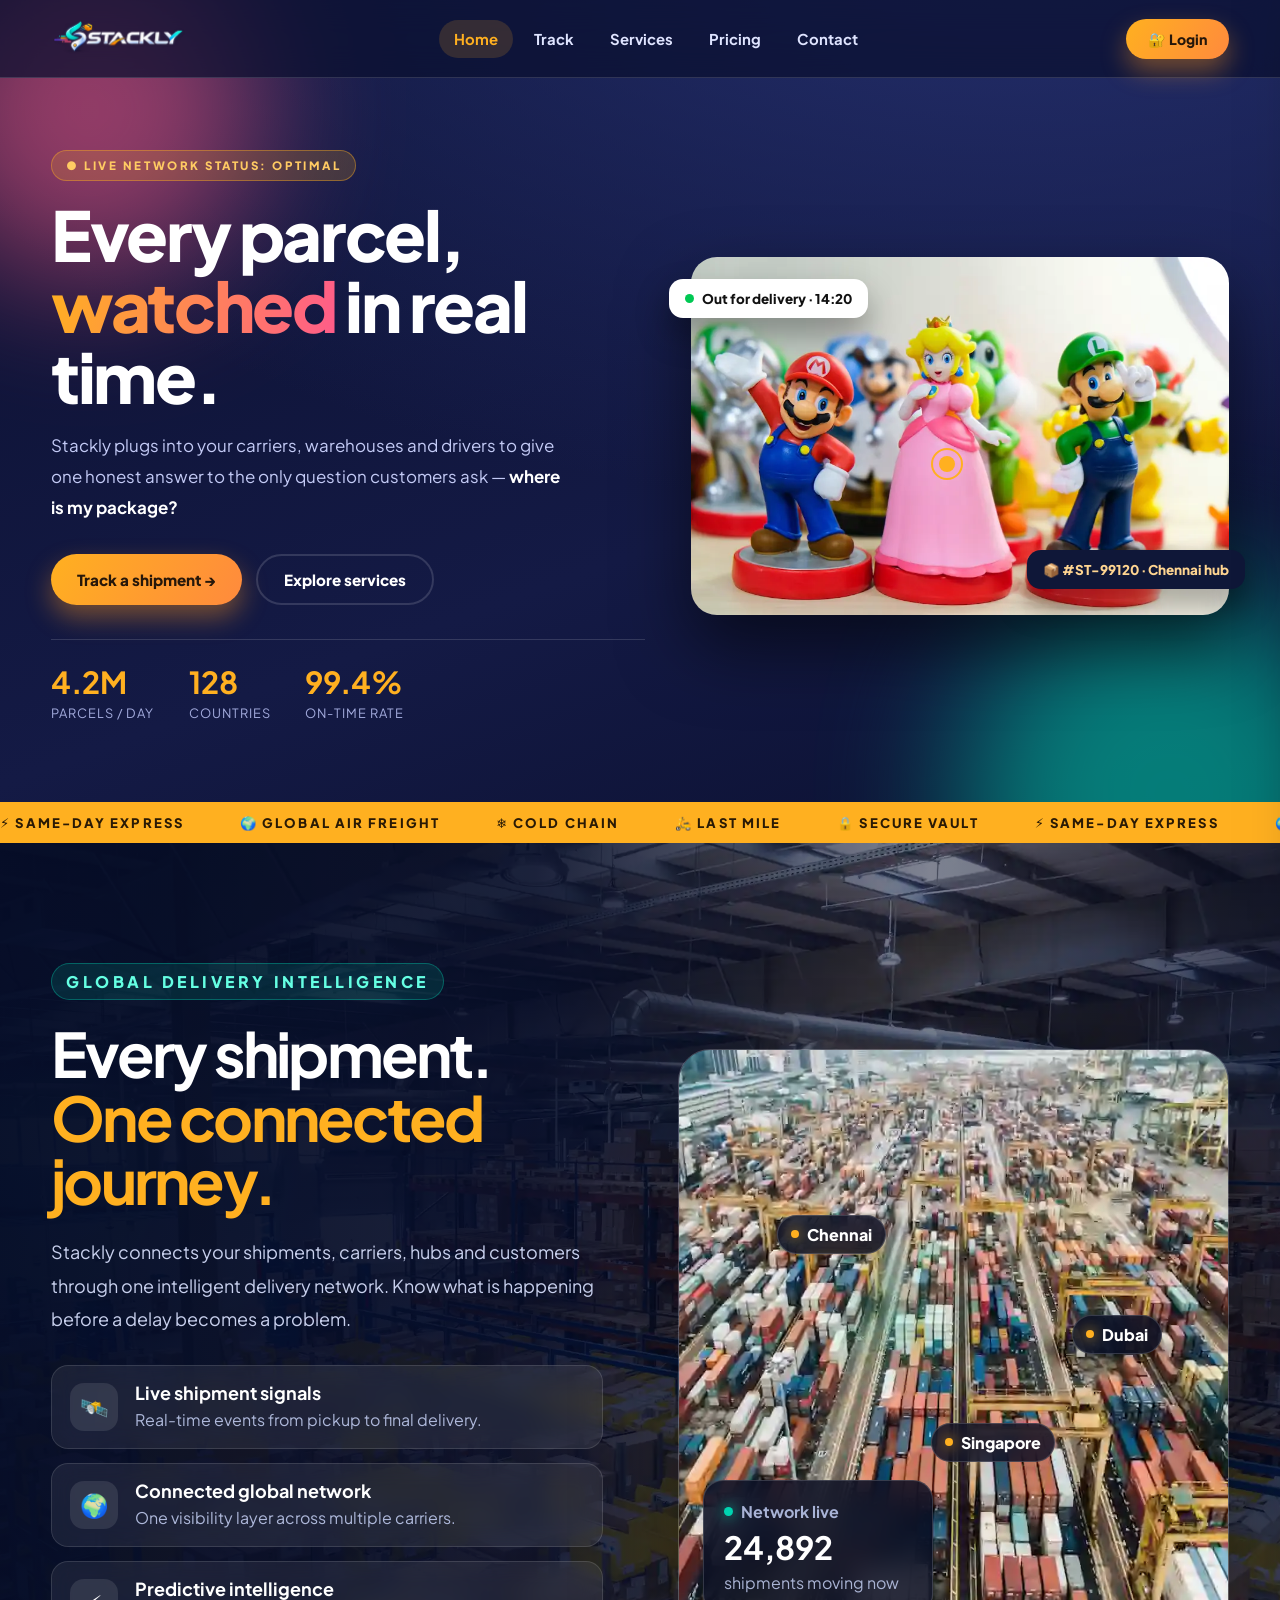
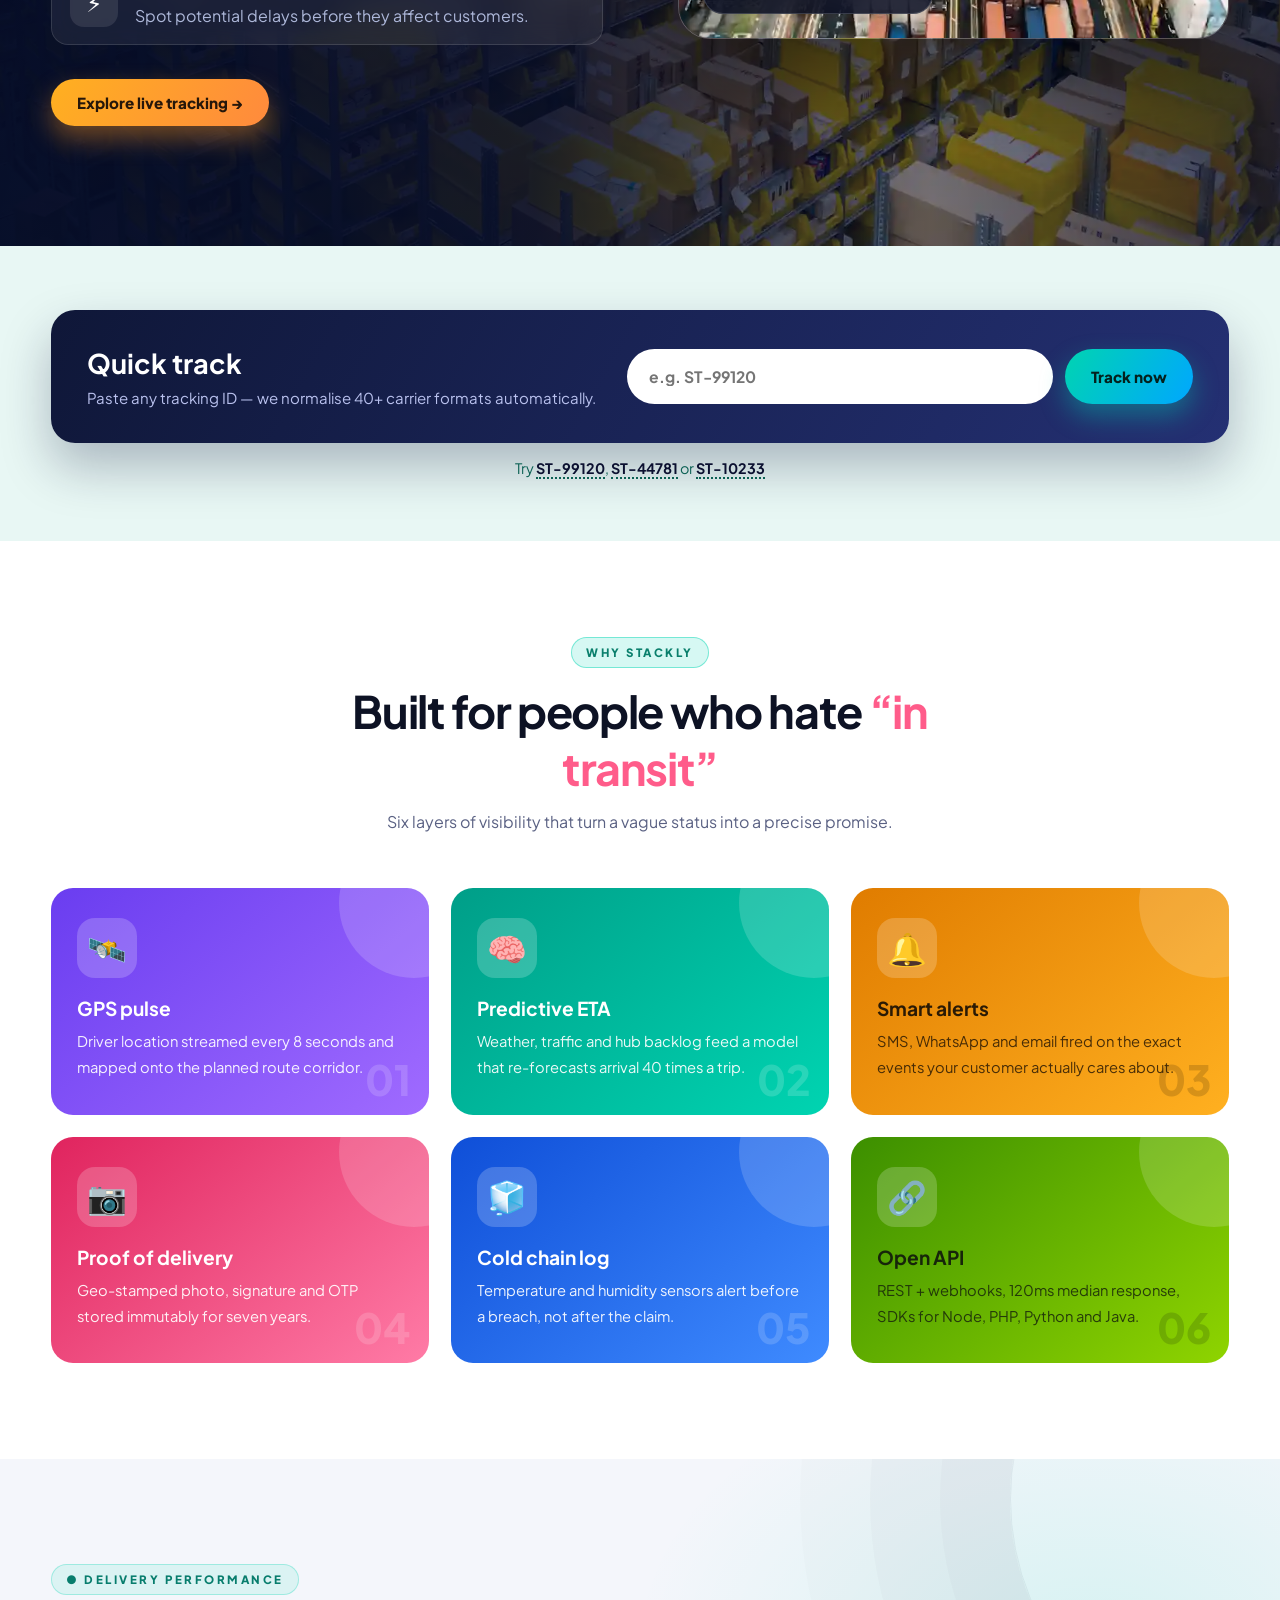
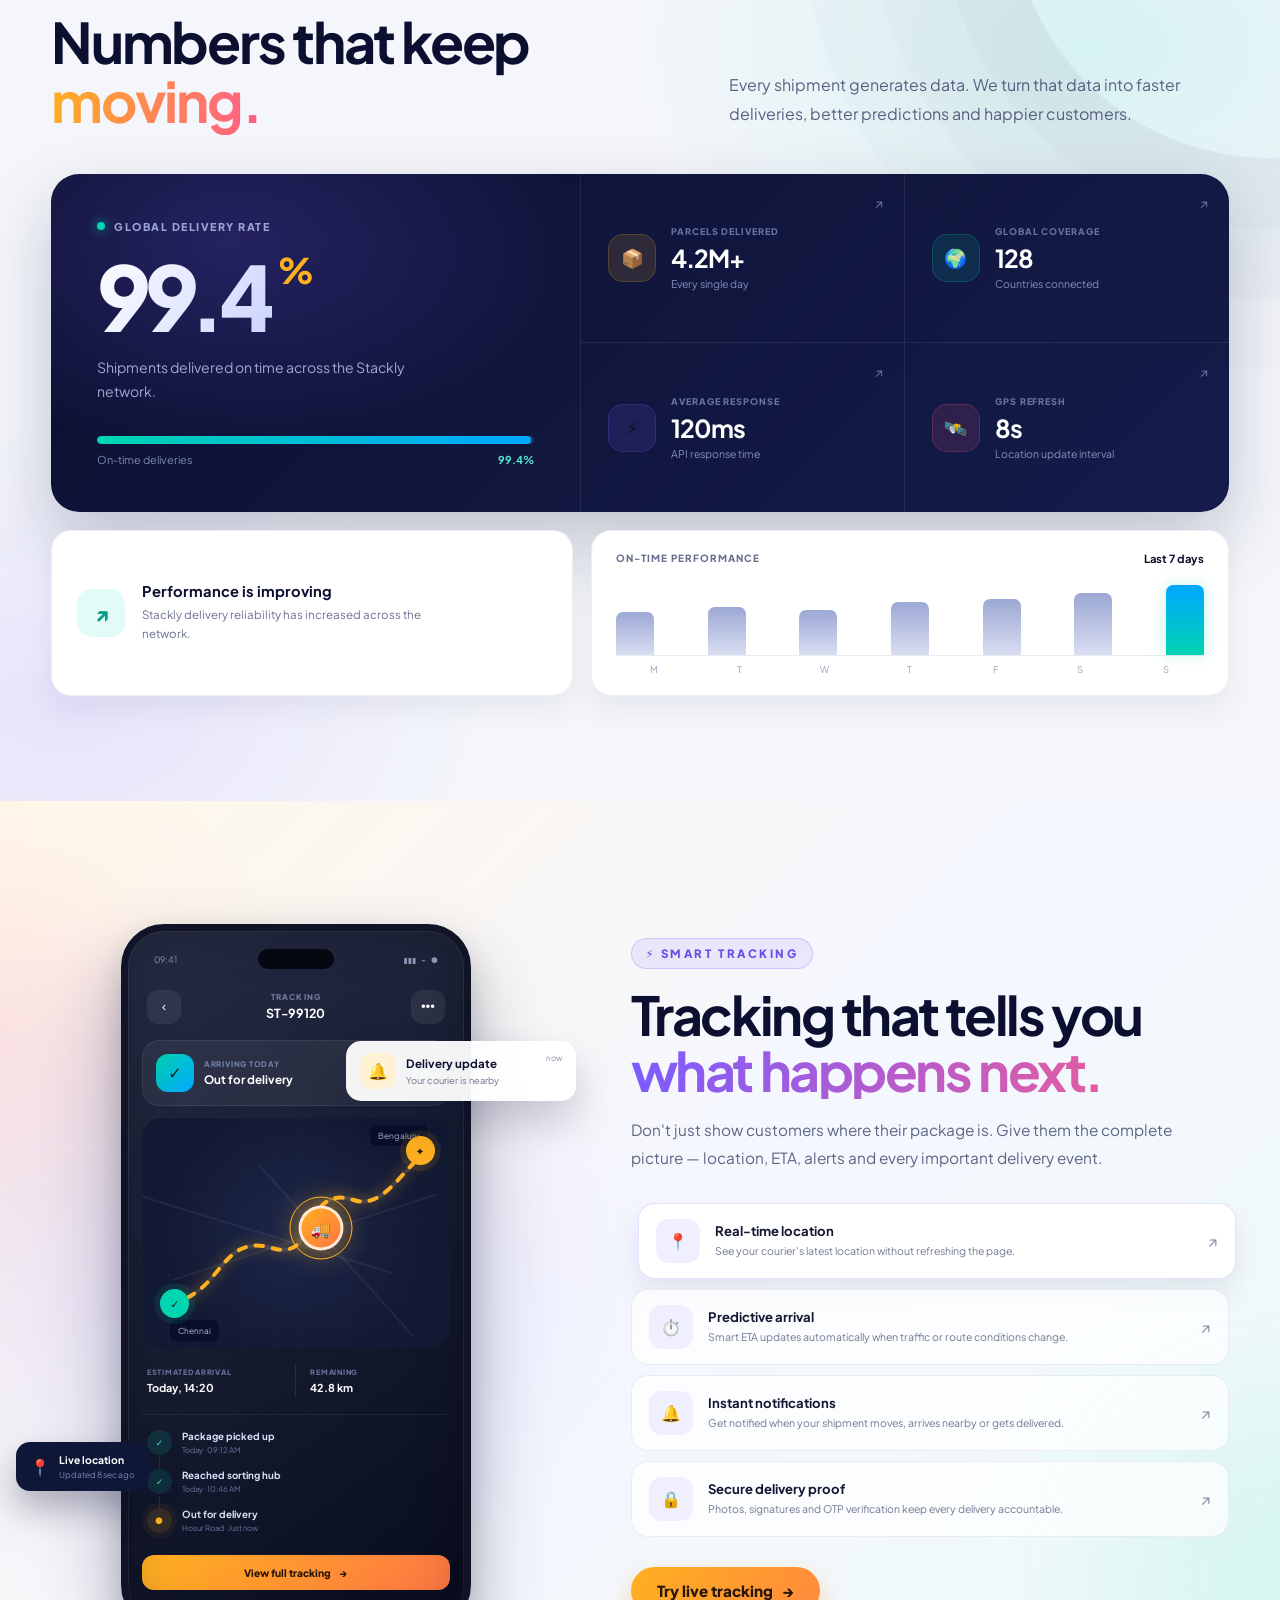
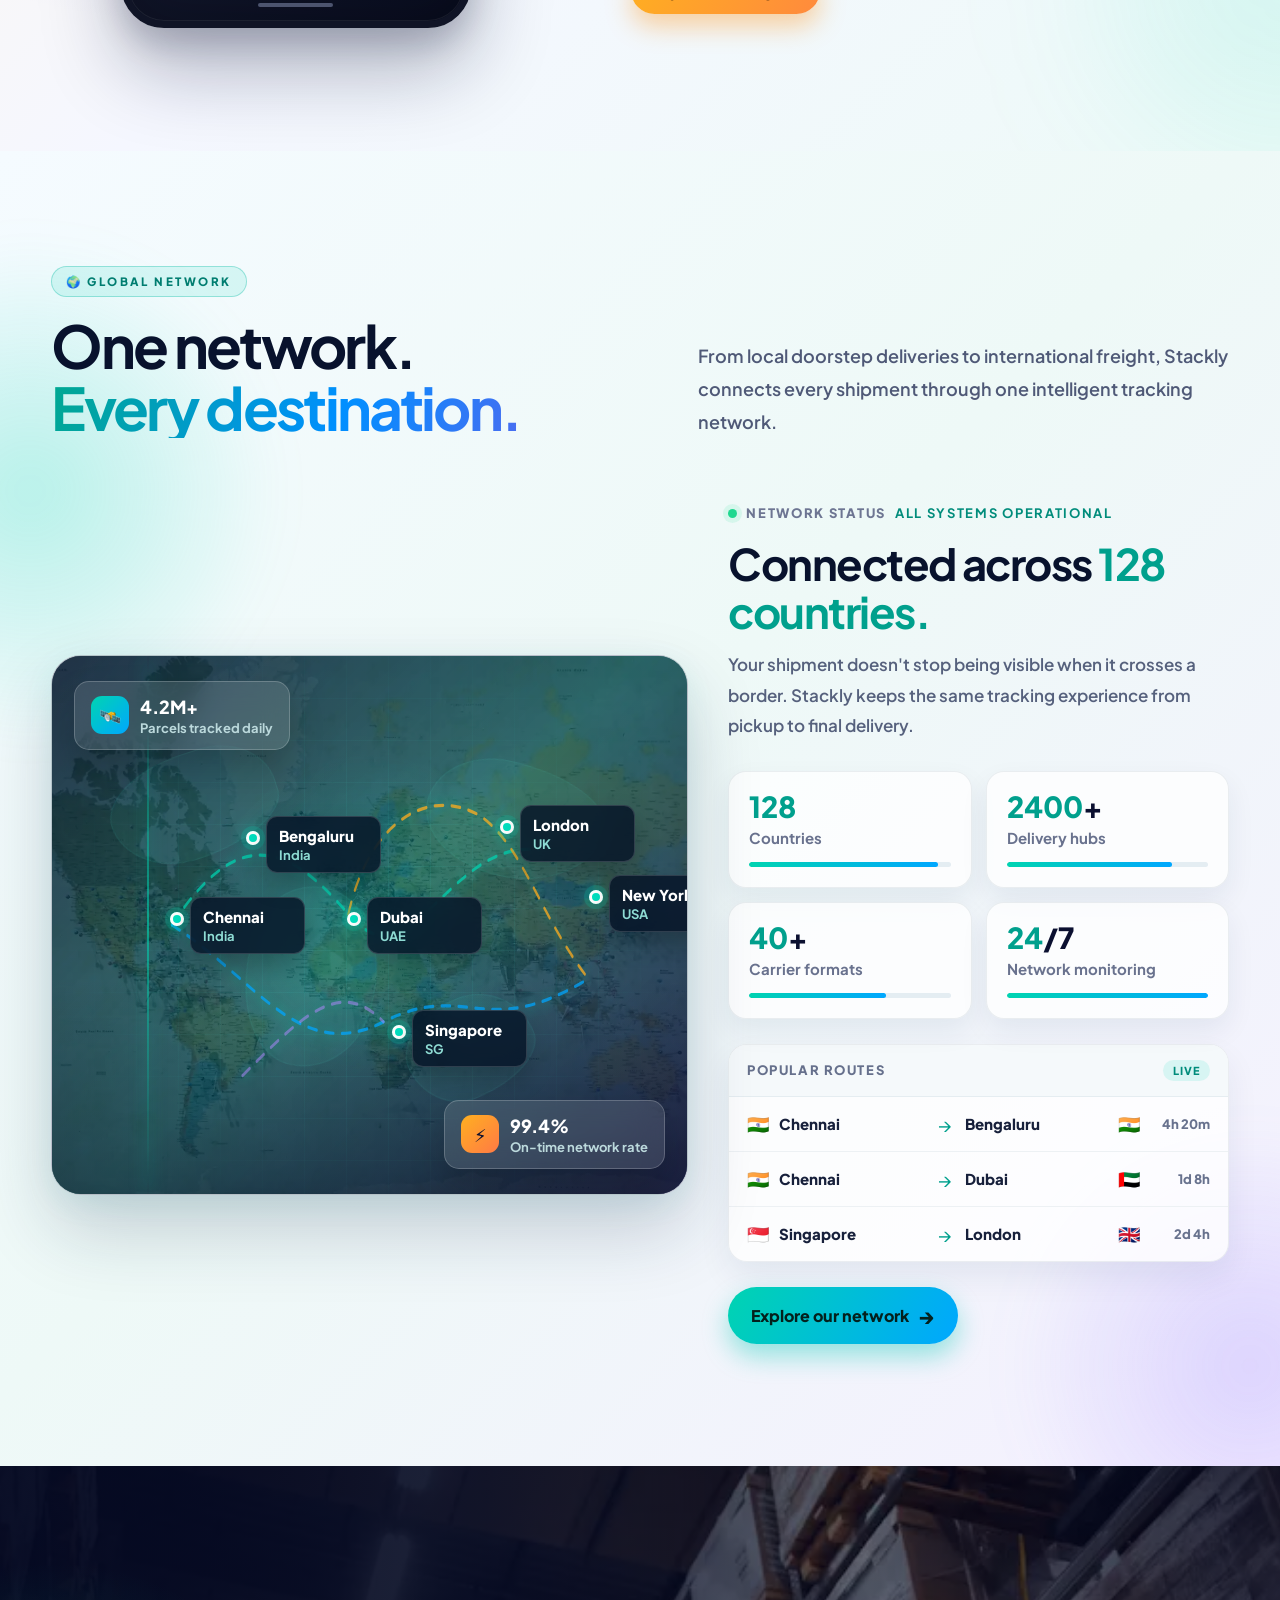
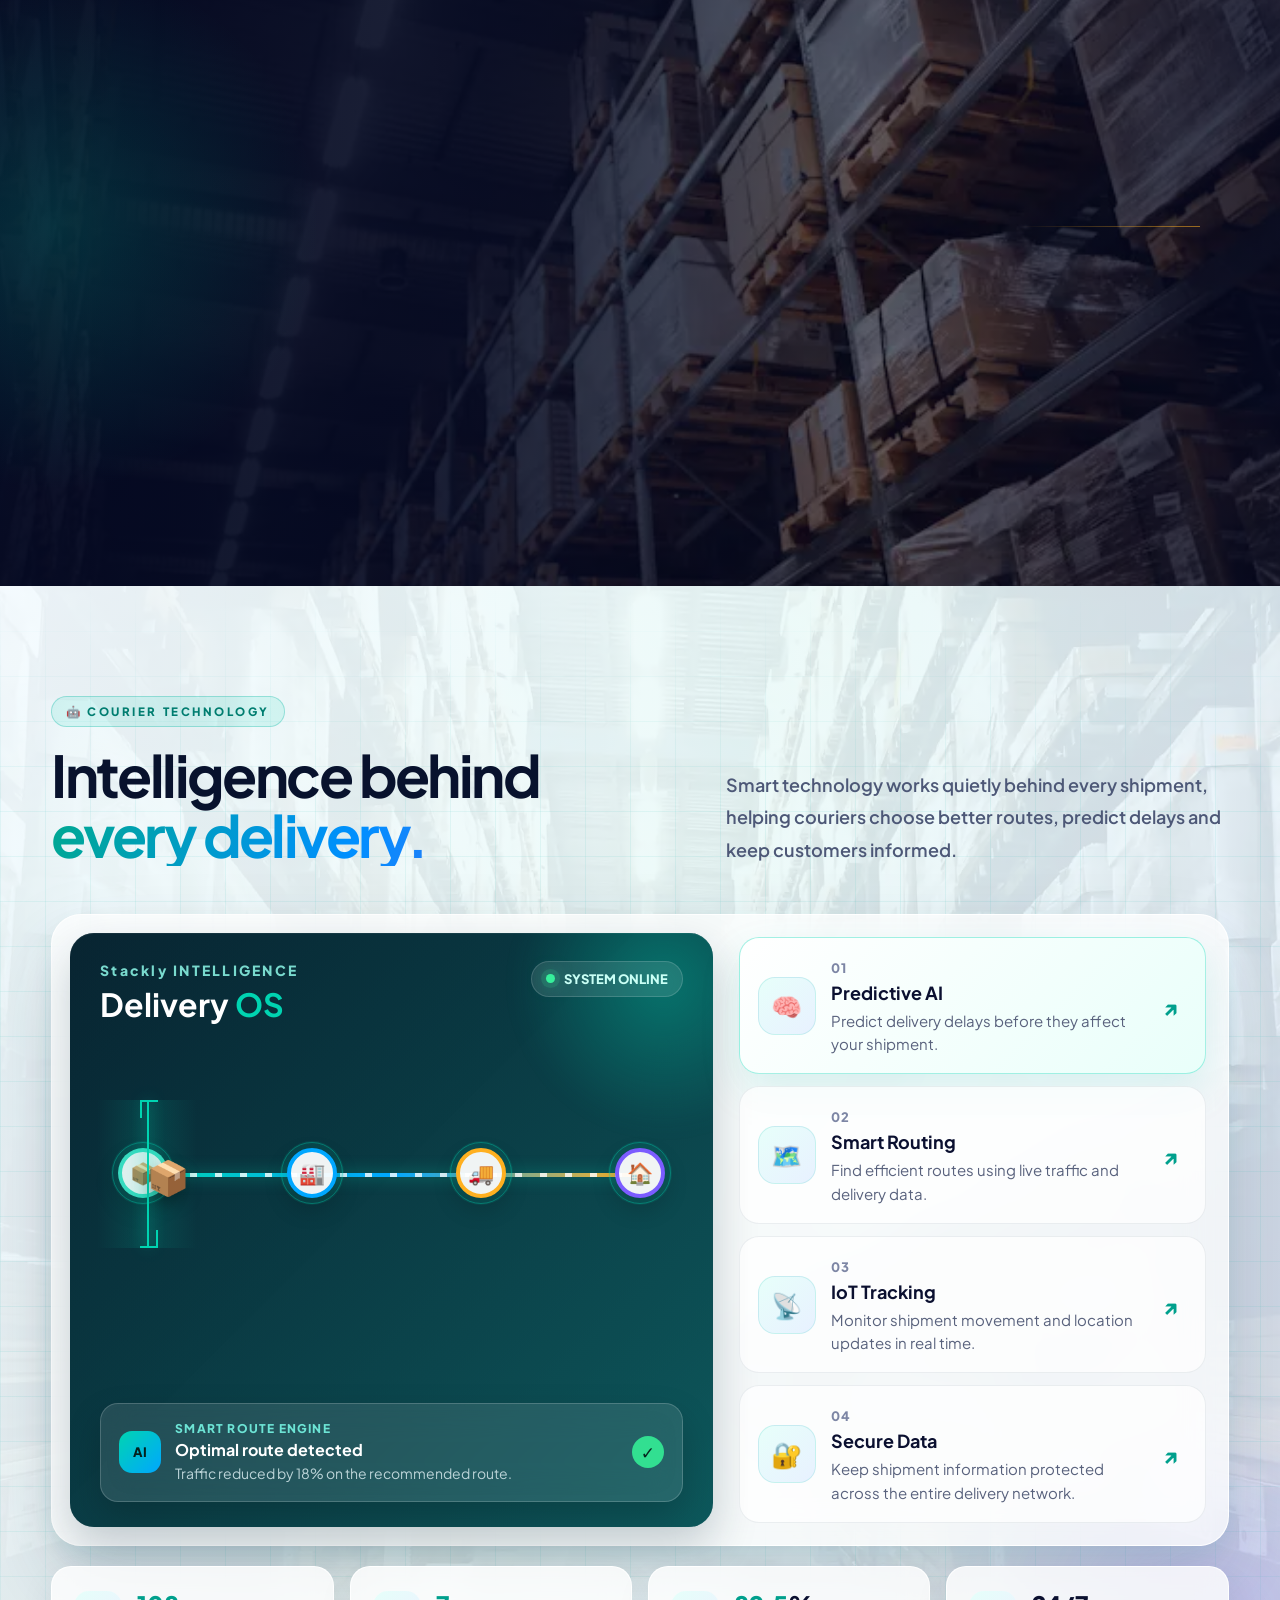
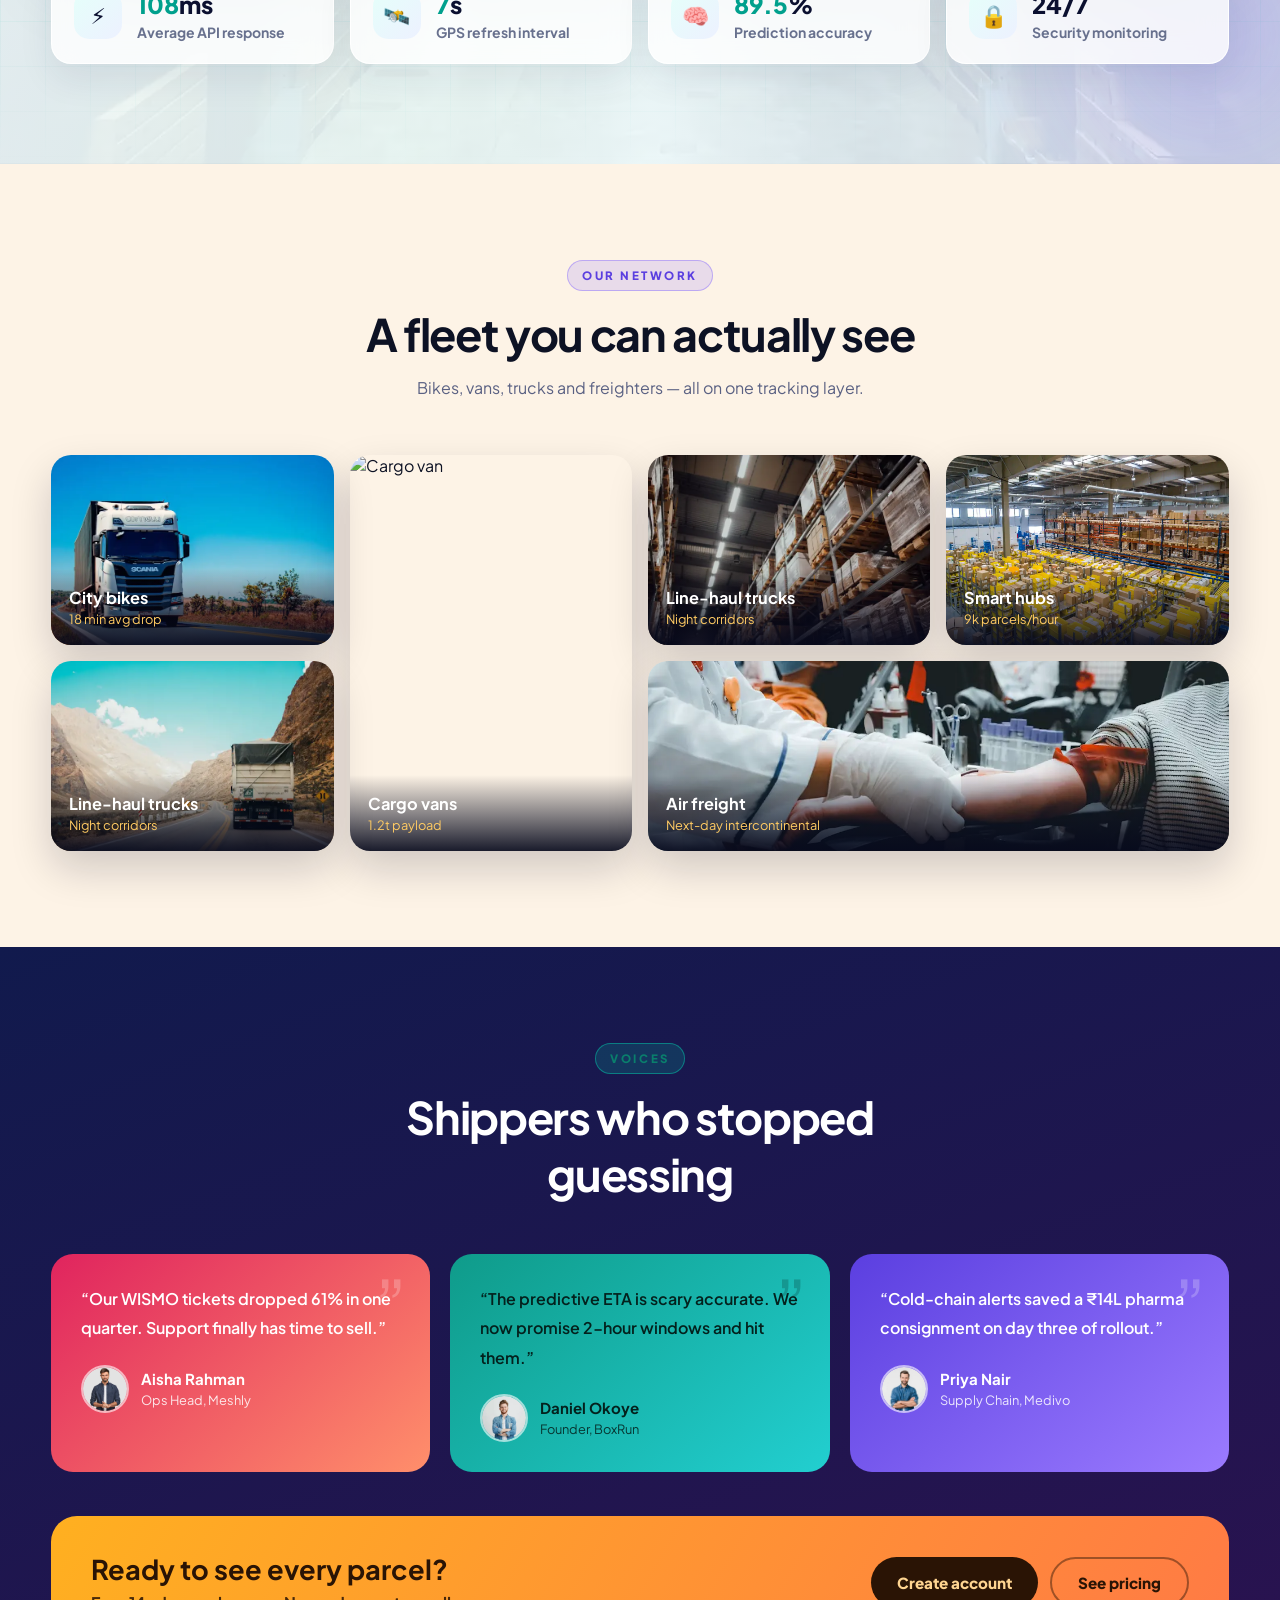
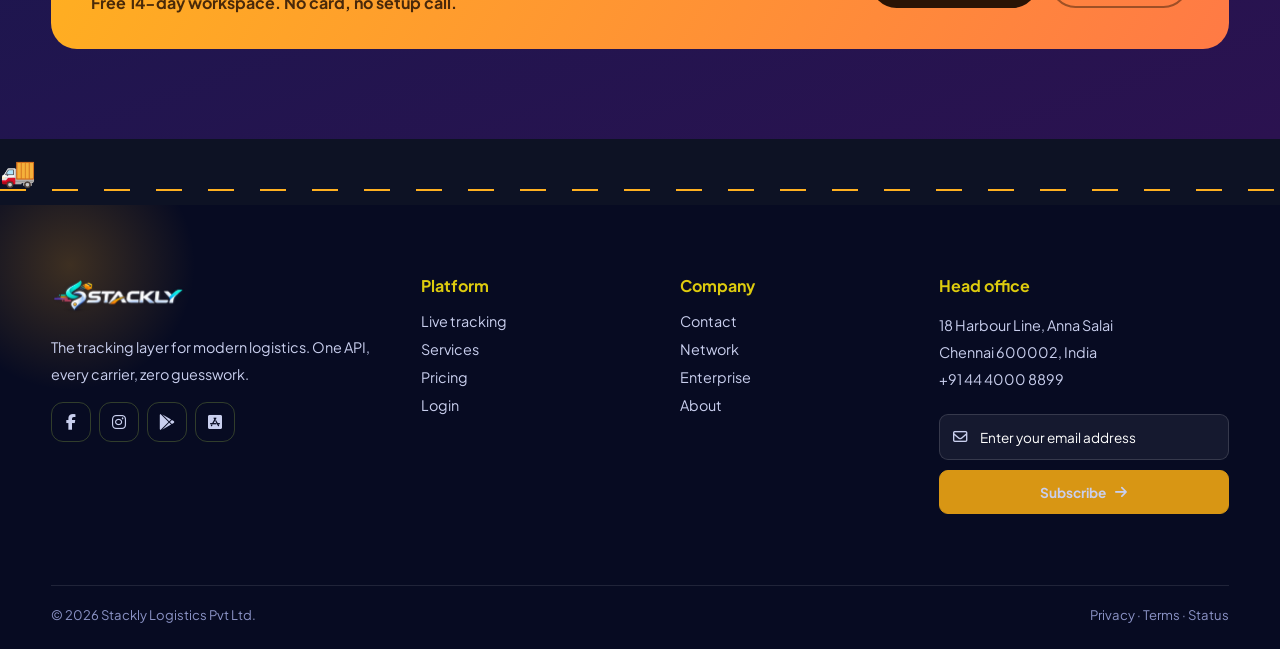
==== commit a118ad87: "..." ====
--- a/index.html
+++ b/index.html
@@ -3,10 +3,10 @@
   <head>
     <meta charset="UTF-8" />
     <meta name="viewport" content="width=device-width, initial-scale=1" />
-    <title>SwiftTrail — Courier Tracking Platform</title>
+    <title>Stackly — Courier Tracking Platform</title>
     <meta
       name="description"
-      content="SwiftTrail is a real-time courier tracking platform for shipments, fleets and last-mile delivery."
+      content="Stackly is a real-time courier tracking platform for shipments, fleets and last-mile delivery."
     />
     <link
       href="https://fonts.googleapis.com/css2?family=Plus+Jakarta+Sans:wght@400;600;800&display=swap"
@@ -55,7 +55,7 @@
           <span class="eyebrow pill-amber">● Live network status: optimal</span>
           <h1>Every parcel,<br /><em>watched</em> in real time.</h1>
           <p>
-            SwiftTrail plugs into your carriers, warehouses and drivers to give
+            Stackly plugs into your carriers, warehouses and drivers to give
             one honest answer to the only question customers ask —
             <strong>where is my package?</strong>
           </p>
@@ -116,7 +116,7 @@
           </h2>
 
           <p>
-            SwiftTrail connects your shipments, carriers, hubs and customers
+            Stackly connects your shipments, carriers, hubs and customers
             through one intelligent delivery network. Know what is happening
             before a delay becomes a problem.
           </p>
@@ -228,7 +228,7 @@
     <section class="sec-features">
       <div class="wrap">
         <div class="head-c reveal">
-          <span class="eyebrow pill-teal">Why SwiftTrail</span>
+          <span class="eyebrow pill-teal">Why Stackly</span>
           <h2>Built for people who hate <span>“in transit”</span></h2>
           <p>
             Six layers of visibility that turn a vague status into a precise
@@ -325,7 +325,7 @@
               <span data-count="99.4">0</span><sup>%</sup>
             </div>
 
-            <p>Shipments delivered on time across the SwiftTrail network.</p>
+            <p>Shipments delivered on time across the Stackly network.</p>
 
             <div class="performance-progress">
               <span></span>
@@ -399,7 +399,7 @@
             <div>
               <strong>Performance is improving</strong>
               <small>
-                SwiftTrail delivery reliability has increased across the
+                Stackly delivery reliability has increased across the
                 network.
               </small>
             </div>
@@ -718,7 +718,7 @@
           </div>
 
           <p>
-            From local doorstep deliveries to international freight, SwiftTrail
+            From local doorstep deliveries to international freight, Stackly
             connects every shipment through one intelligent tracking network.
           </p>
         </div>
@@ -864,7 +864,7 @@
 
             <p class="network-intro">
               Your shipment doesn't stop being visible when it crosses a border.
-              SwiftTrail keeps the same tracking experience from pickup to final
+              Stackly keeps the same tracking experience from pickup to final
               delivery.
             </p>
 
@@ -976,7 +976,7 @@
 
           <p>
             From the moment a package leaves the warehouse to the moment it
-            reaches the customer's door, SwiftTrail keeps every movement
+            reaches the customer's door, Stackly keeps every movement
             connected, visible and intelligent.
           </p>
 
@@ -1048,7 +1048,7 @@
           <div class="tech-main">
             <div class="tech-main-top">
               <div>
-                <small>SWIFTTRAIL INTELLIGENCE</small>
+                <small>Stackly INTELLIGENCE</small>
 
                 <h3>
                   Delivery
@@ -1426,7 +1426,7 @@
         </div>
       </div>
       <div class="wrap foot-bar">
-        <span>© <span class="yr"></span> SwiftTrail Logistics Pvt Ltd.</span
+        <span>© <span class="yr"></span> Stackly Logistics Pvt Ltd.</span
         ><span>Privacy · Terms · Status</span>
       </div>
     </footer>
--- a/css/home.css
+++ b/css/home.css
@@ -1,4 +1,15 @@
 /* ===== HOME PAGE — dark cinematic hero + colourful card sections ===== */
+
+html,
+body {
+  width: 100%;
+  overflow-x: hidden;
+}
+
+* {
+  box-sizing: border-box;
+}
+
 
 /* 1. HERO */
 .hero{position:relative;background:radial-gradient(1200px 600px at 80% -10%,#25306f,transparent),linear-gradient(160deg,#0b1030,#141a45 60%,#0b1030);padding:150px 0 0;overflow:hidden;color:#fff}
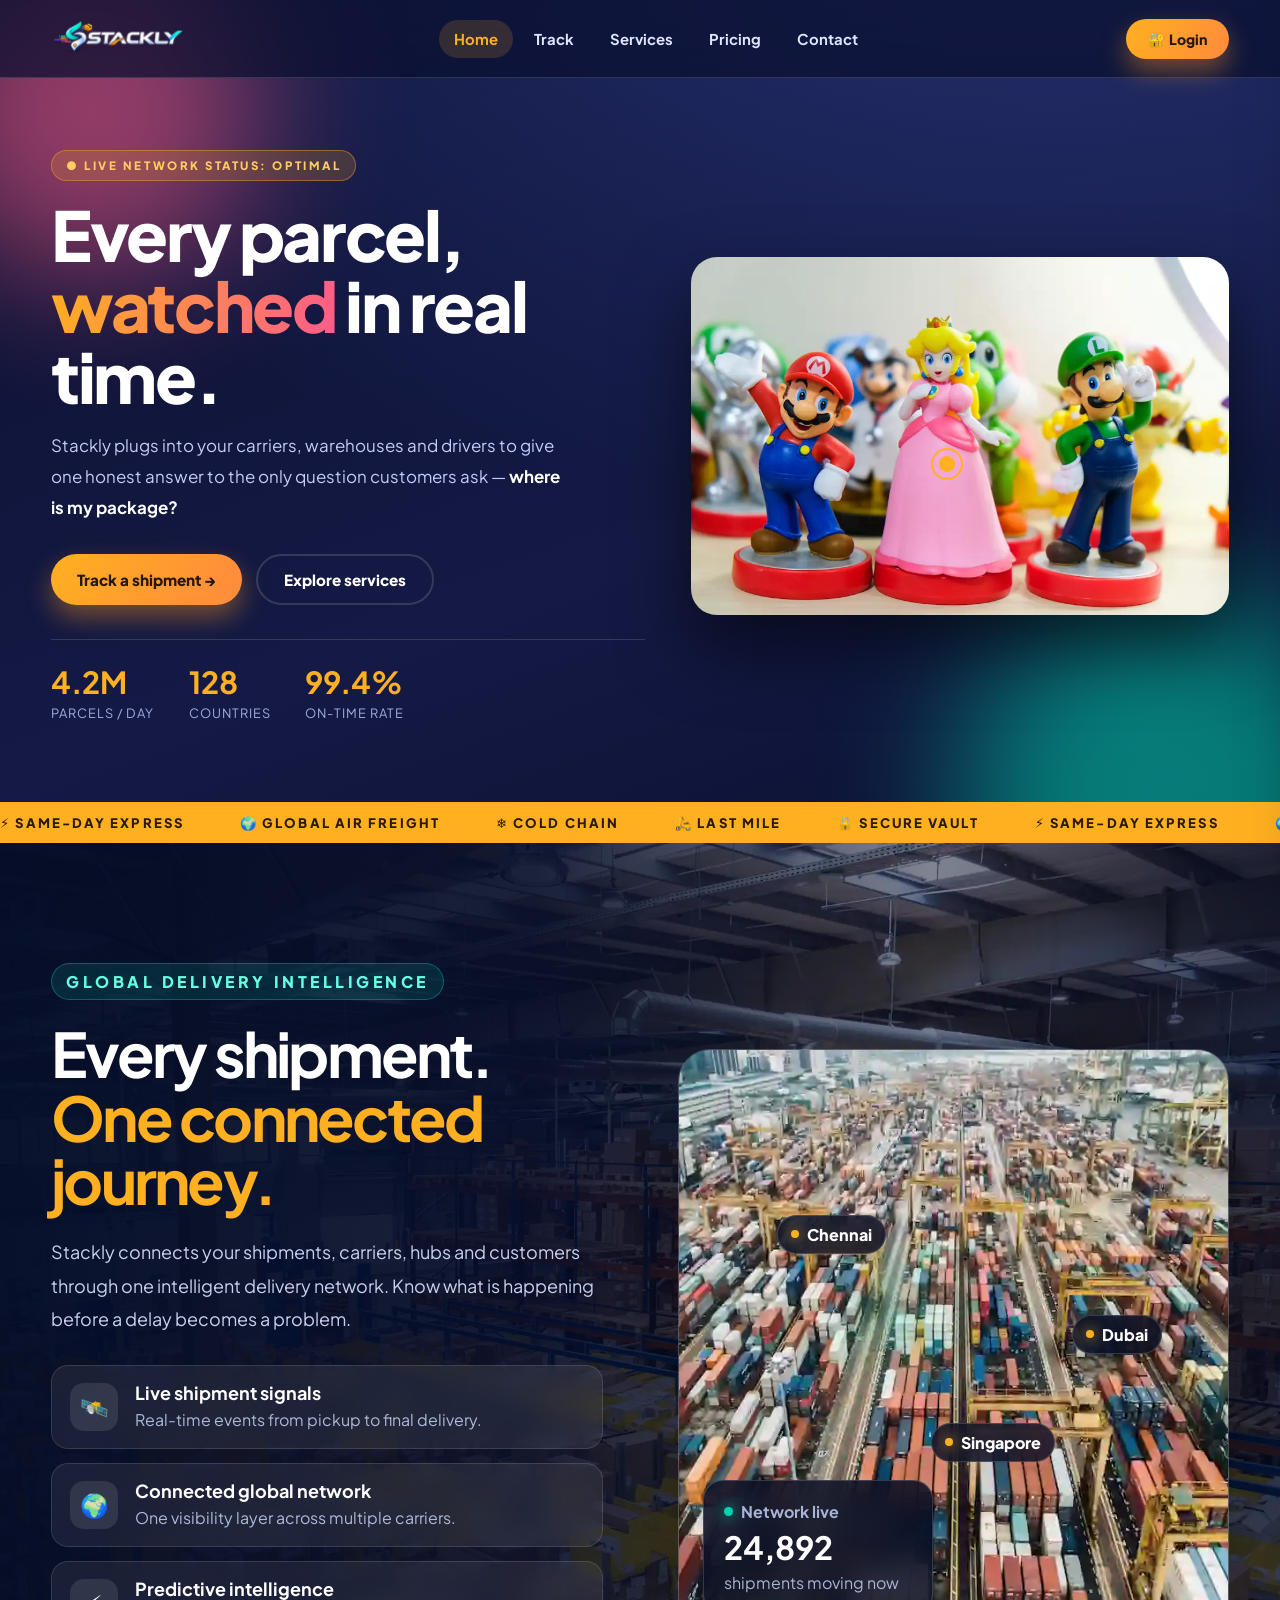
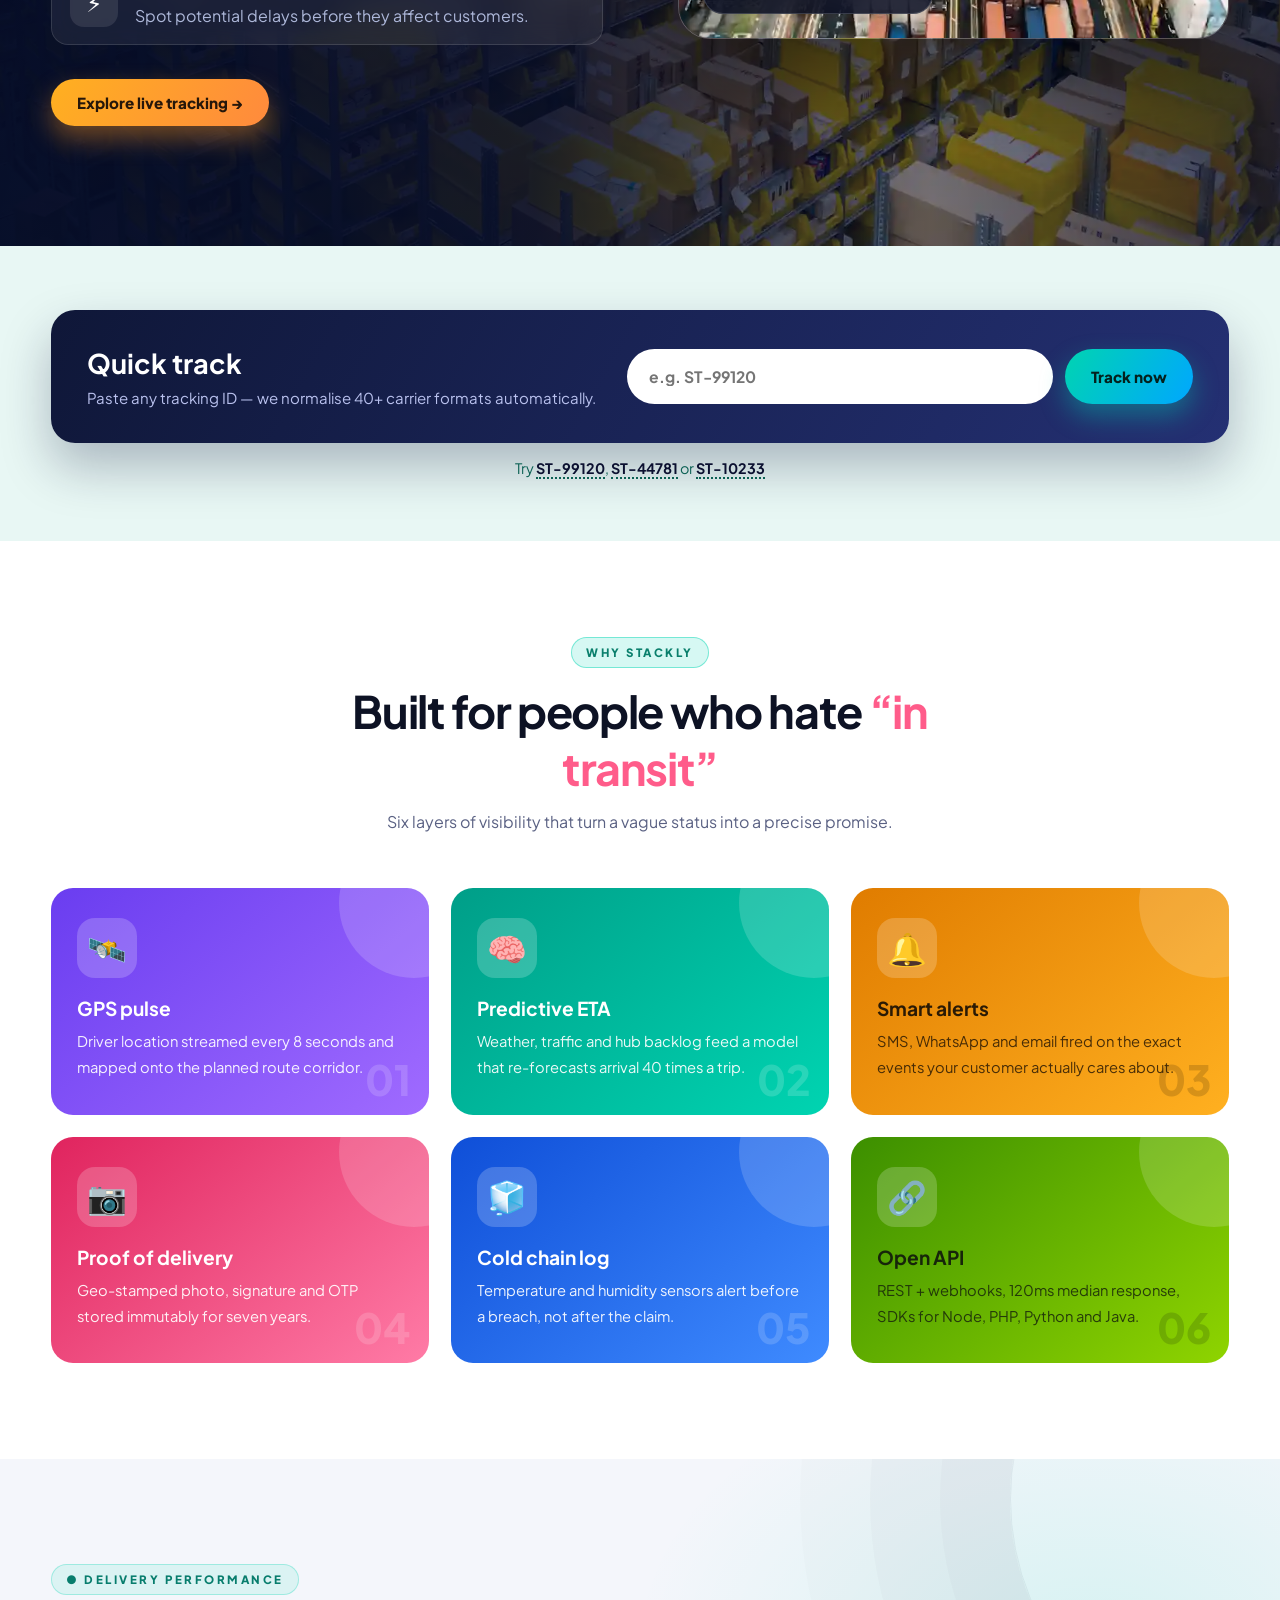
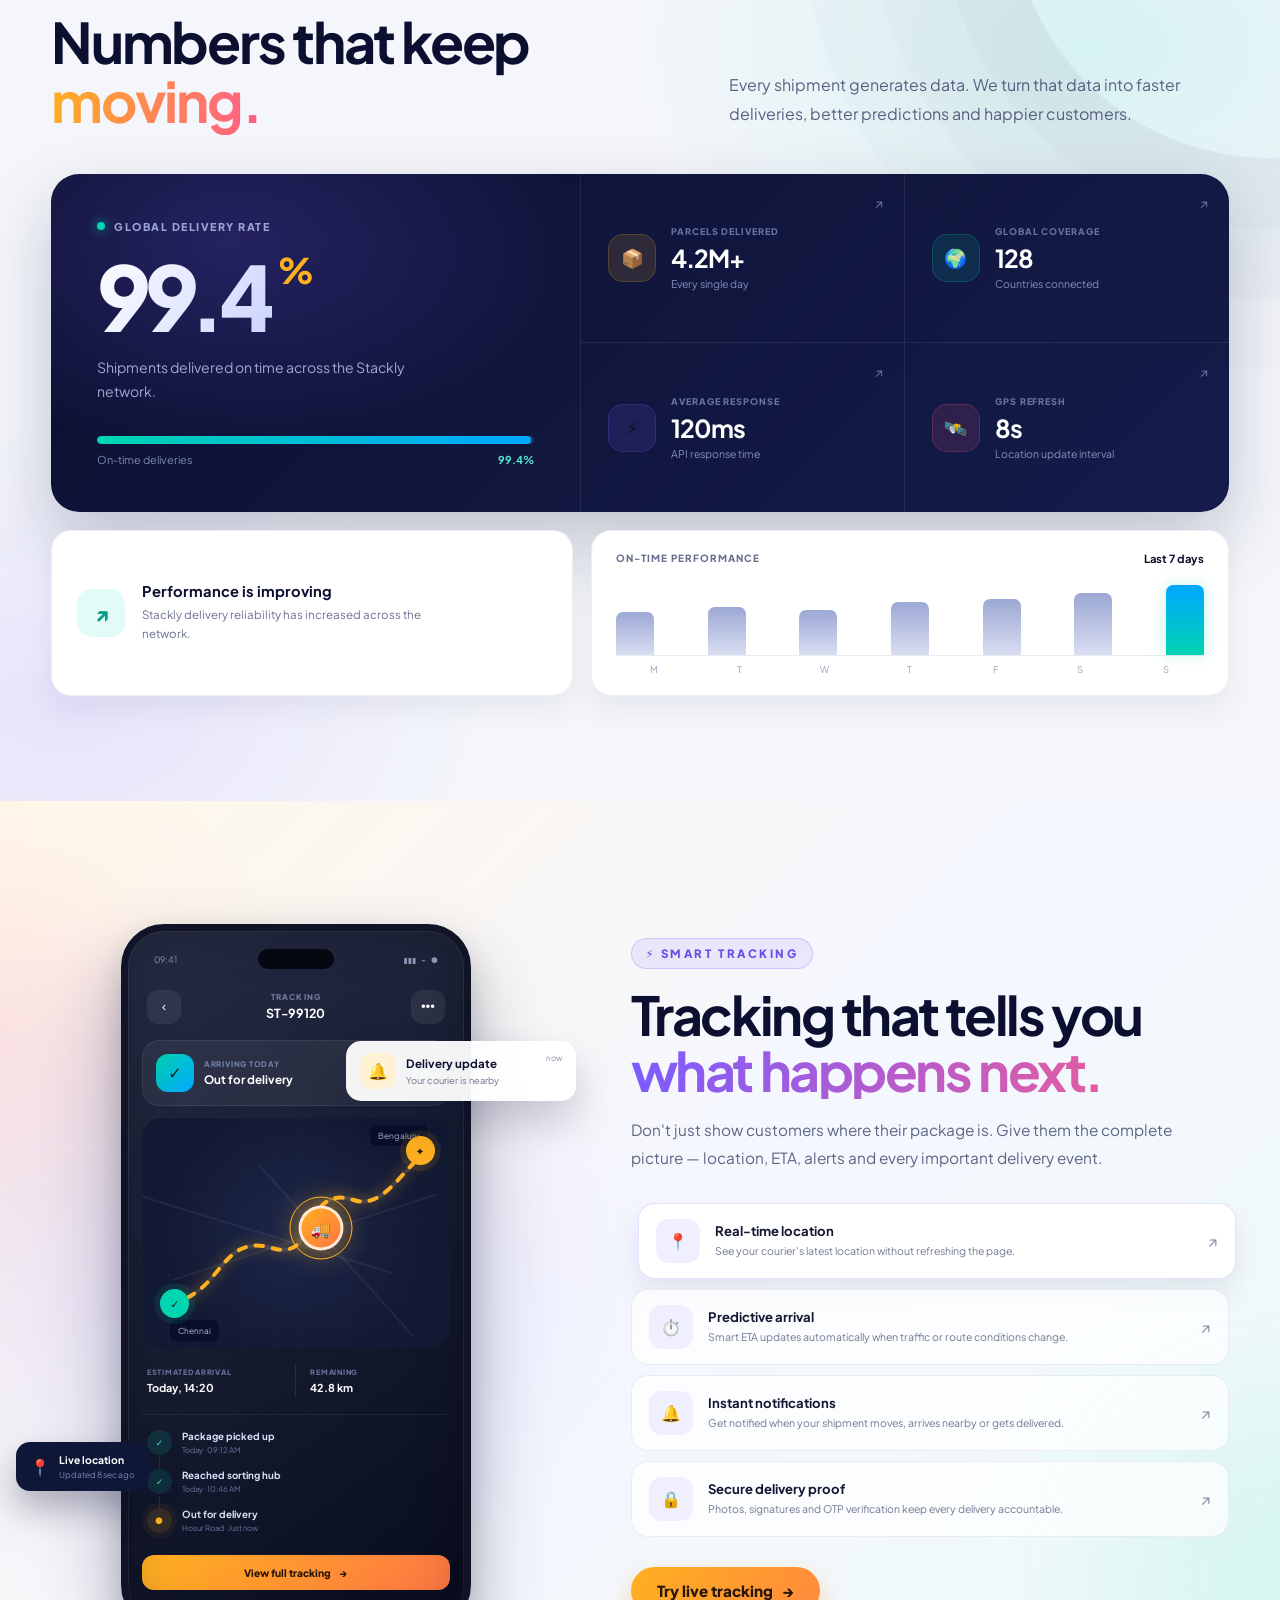
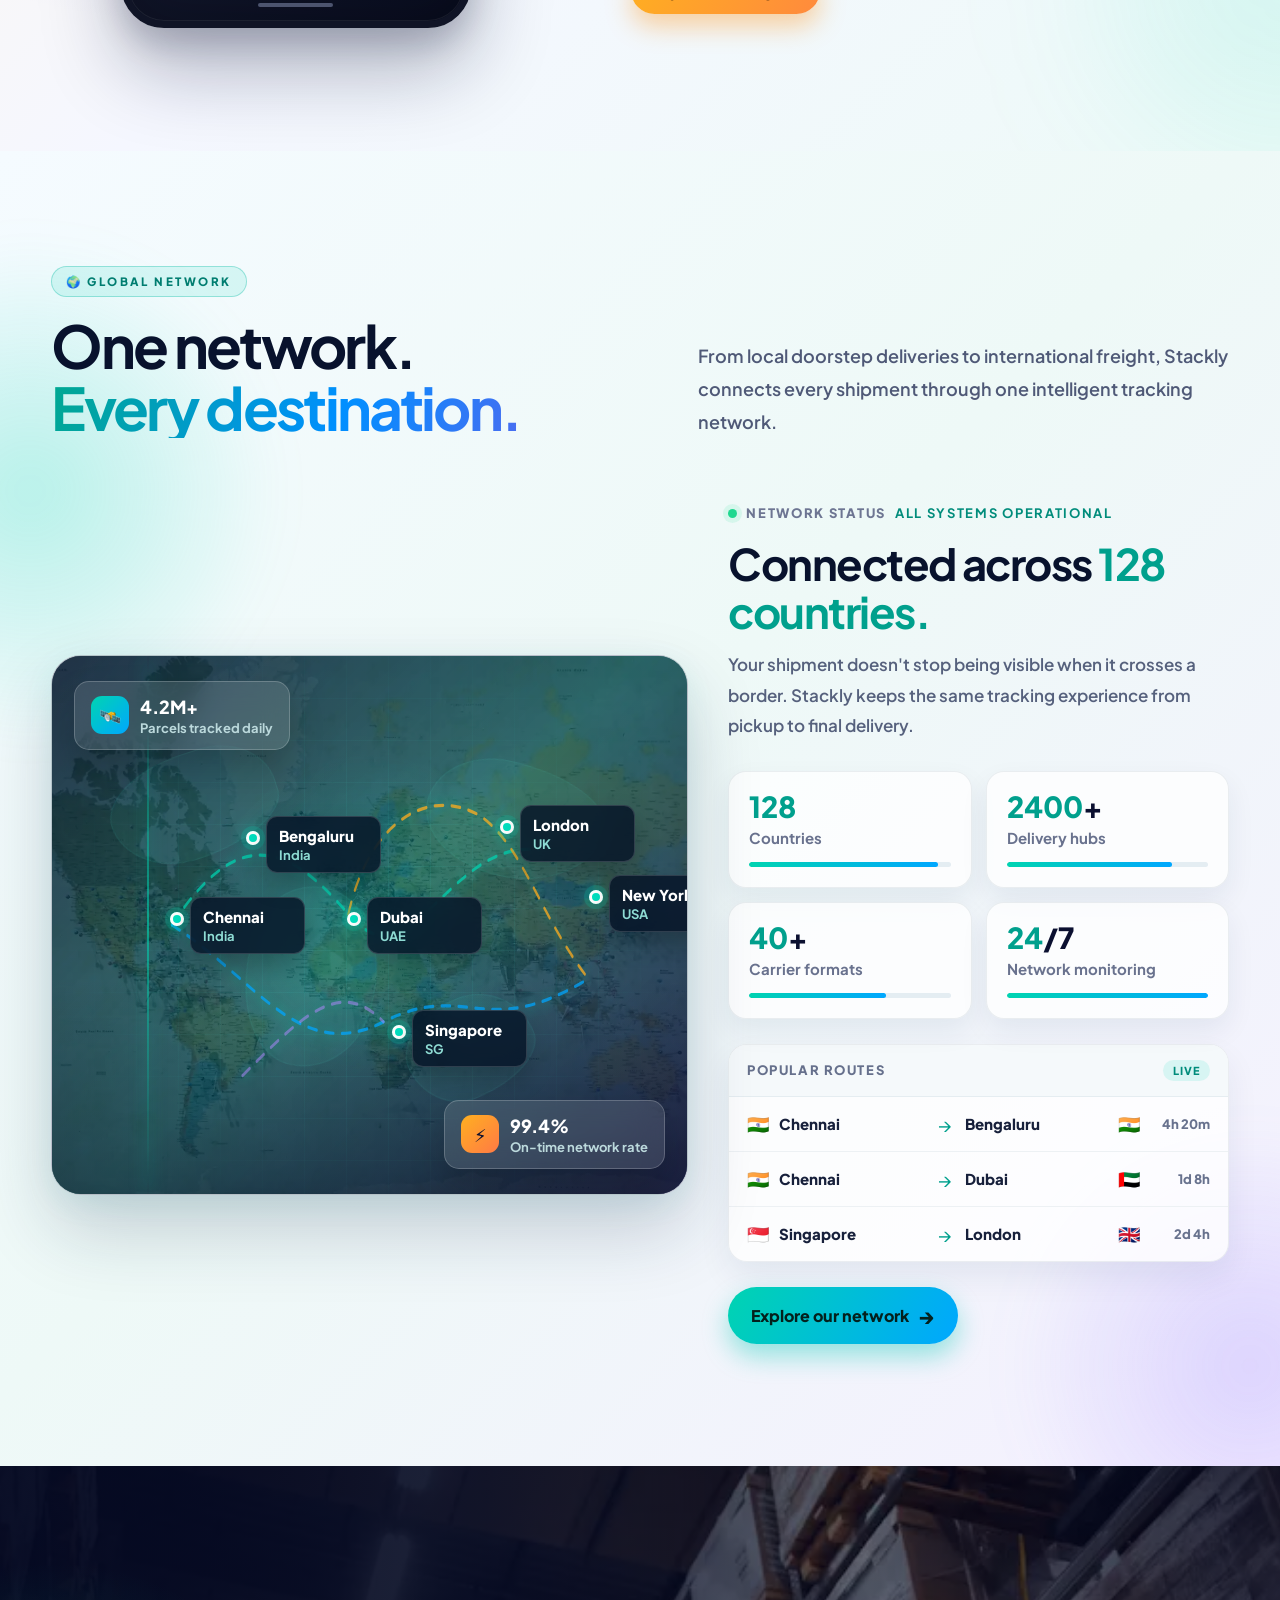
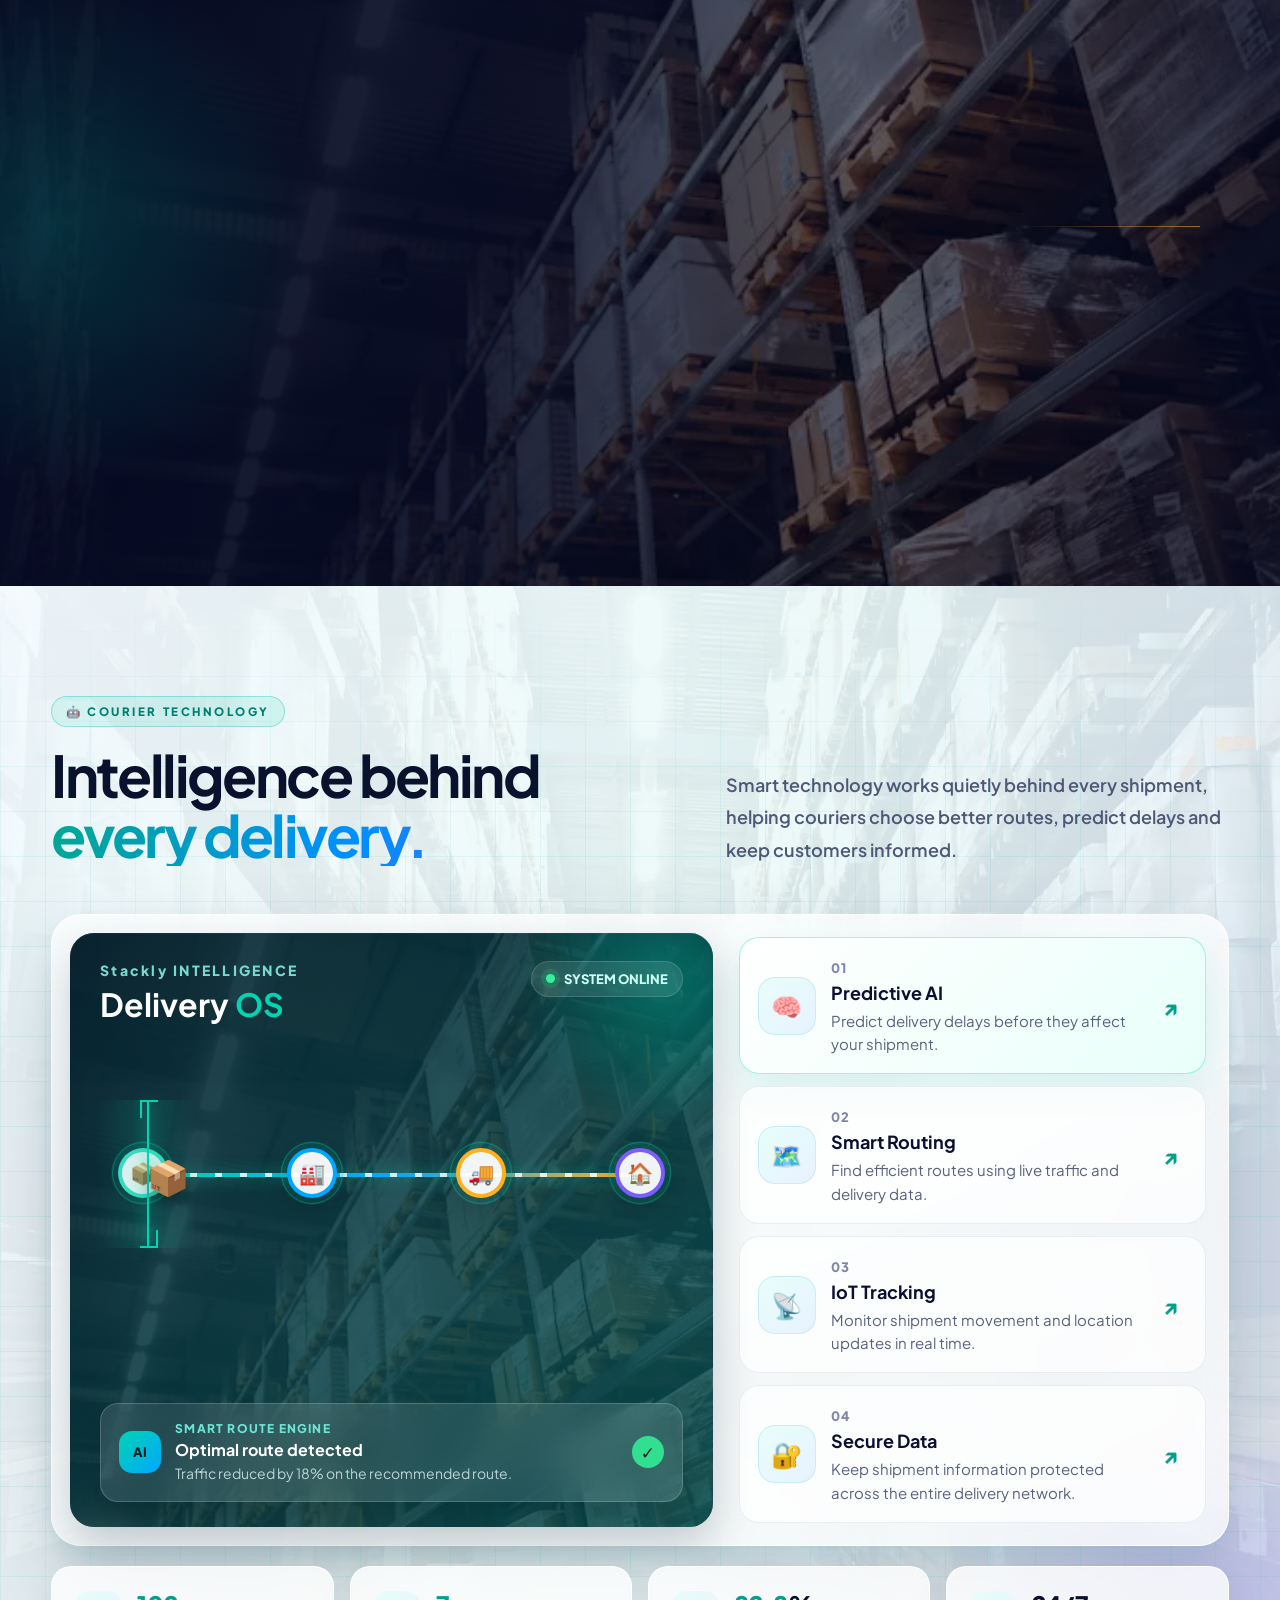
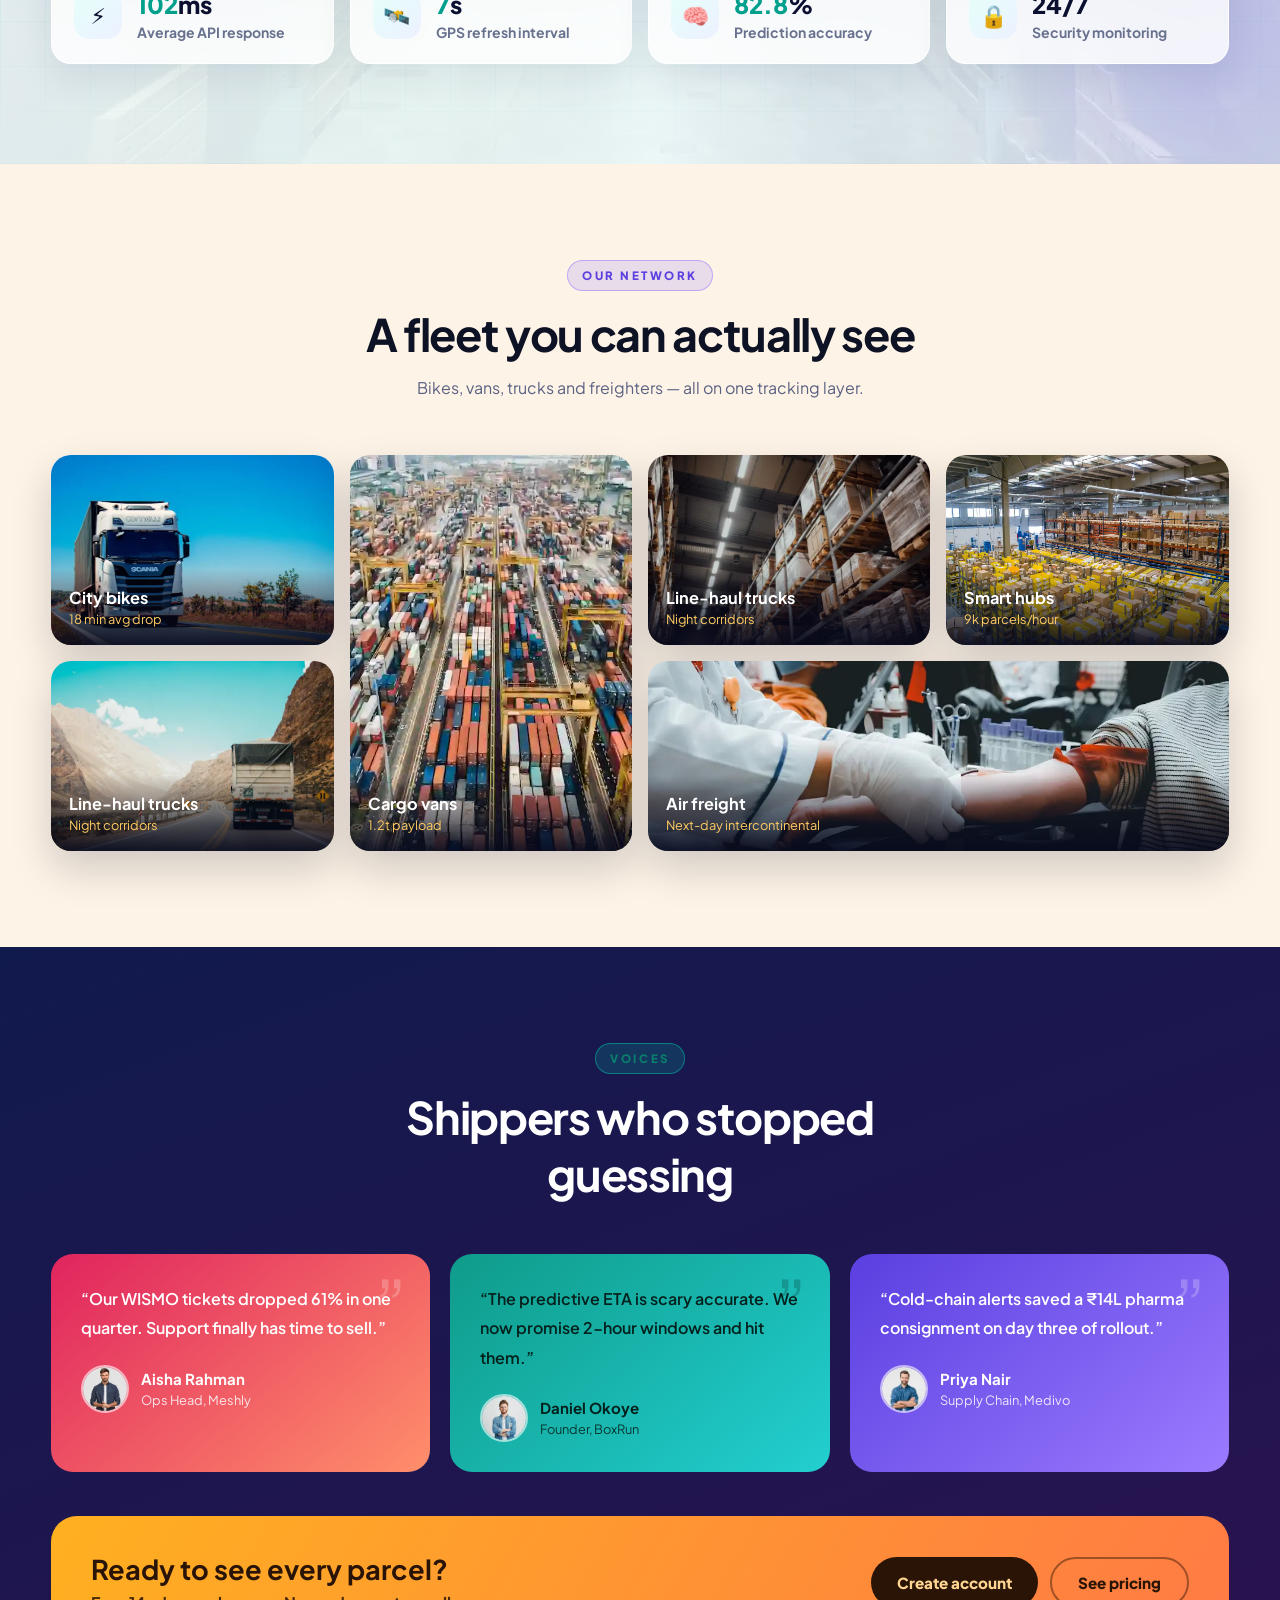
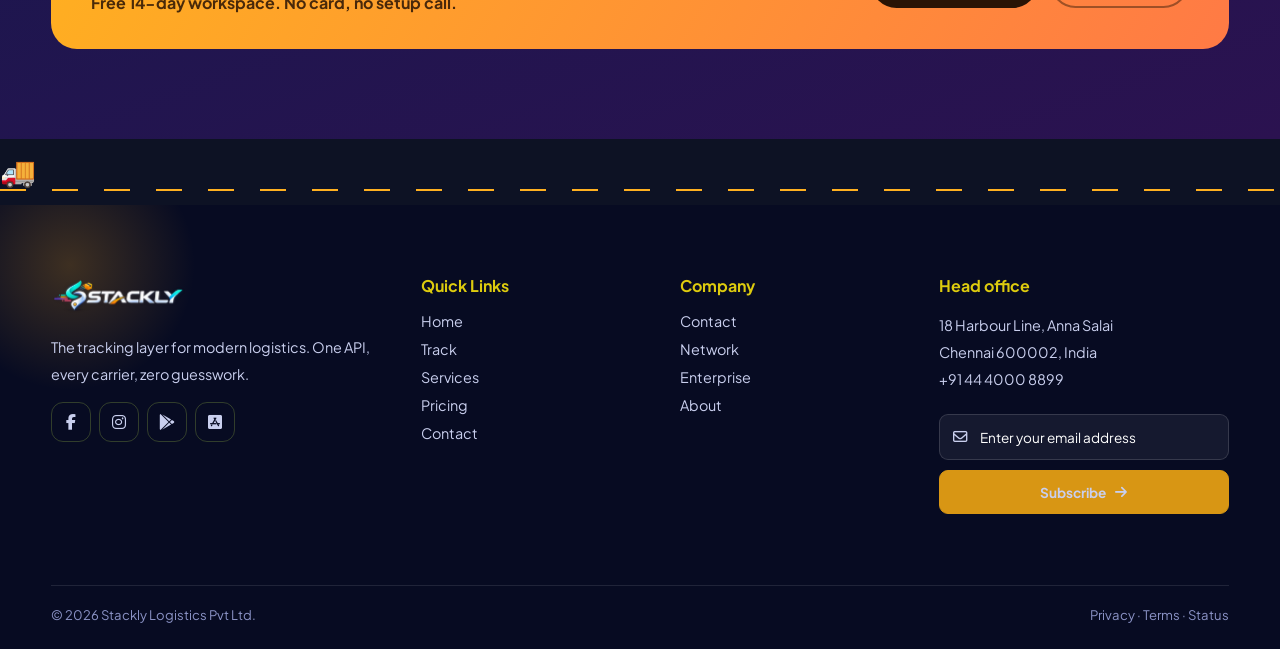
==== commit 8ddef8f7: "bug-fix1" ====
--- a/index.html
+++ b/index.html
@@ -36,15 +36,69 @@
       </div>
     </nav>
     <div class="scrim" id="scrim"></div>
-    <aside class="drawer" id="drawer">
-      <a class="d-link active" href="index.html">🏠 Home</a>
-      <a class="d-link" href="track.html">📍 Track</a>
-      <a class="d-link" href="services.html">📦 Services</a>
-      <a class="d-link" href="pricing.html">💰 Pricing</a>
-      <a class="d-link" href="contact.html">✉️ Contact</a>
-      <a class="btn btn-amber drawer-login" href="login.html">🔐 Login</a>
-      <p class="d-note">Track 4.2M parcels daily<br />across 128 countries</p>
-    </aside>
+<aside class="drawer" id="drawer">
+
+  <a class="d-link" href="index.html">🏠 Home</a>
+  <a class="d-link" href="track.html">📍 Track</a>
+  <a class="d-link" href="services.html">📦 Services</a>
+  <a class="d-link" href="pricing.html">💰 Pricing</a>
+  <a class="d-link active" href="contact.html">✉️ Contact</a>
+
+  <a class="btn btn-amber drawer-login" href="login.html">
+    🔐 Login
+  </a>
+
+
+  <!-- CONTACT DETAILS -->
+  <div class="drawer-contact">
+
+    <div class="drawer-contact-title">
+      <span>Contact us</span>
+    </div>
+
+    <a href="mailto:hello@stackly.io" class="drawer-contact-item">
+      <span class="drawer-contact-icon">
+        <i class="fa-regular fa-envelope"></i>
+      </span>
+
+      <div>
+        <small>Email</small>
+        <strong>hello@stackly.io</strong>
+      </div>
+    </a>
+
+
+    <a href="tel:+914440008899" class="drawer-contact-item">
+      <span class="drawer-contact-icon">
+        <i class="fa-solid fa-phone"></i>
+      </span>
+
+      <div>
+        <small>Phone</small>
+        <strong>+91 44 4000 8899</strong>
+      </div>
+    </a>
+
+
+    <div class="drawer-contact-item">
+      <span class="drawer-contact-icon">
+        <i class="fa-solid fa-location-dot"></i>
+      </span>
+
+      <div>
+        <small>Head Office</small>
+        <strong>Chennai, Tamil Nadu</strong>
+      </div>
+    </div>
+
+  </div>
+
+
+  <p class="d-note">
+    Support answers in under 4 minutes
+  </p>
+
+</aside>
 
     <!-- 1. HERO -->
     <header class="hero">
@@ -82,10 +136,10 @@
             src="images/home1.webp"
             alt="Courier delivery van"
           />
-          <div class="float-card fc1">
+          <!-- <div class="float-card fc1">
             <span class="dot"></span> Out for delivery · 14:20
-          </div>
-          <div class="float-card fc2">📦 #ST-99120 · Chennai hub</div>
+          </div> -->
+          <!-- <div class="float-card fc2">📦 #ST-99120 · Chennai hub</div> -->
           <div class="radar"></div>
         </div>
       </div>
@@ -1240,7 +1294,7 @@
           </figure>
           <figure class="fl tall reveal zoom">
             <img
-              src="https://images.unsplash.com/photo-1587293852726-70cdb56c2866?auto=format&fit=crop&w=700&q=80"
+              src="images/home2.webp"
               alt="Cargo van"
             />
             <figcaption><b>Cargo vans</b><span>1.2t payload</span></figcaption>
@@ -1375,12 +1429,13 @@
          </div>
         </div>
         <div>
-          <h4>Platform</h4>
+          <h4>Quick Links</h4>
           <ul>
-            <li><a href="track.html">Live tracking</a></li>
+            <li><a href="index.html">Home</a></li>
+            <li><a href="track.html">Track</a></li>
             <li><a href="services.html">Services</a></li>
             <li><a href="pricing.html">Pricing</a></li>
-            <li><a href="login.html">Login</a></li>
+            <li><a href="contact.html">Contact</a></li>
           </ul>
         </div>
         <div>
--- a/css/common.css
+++ b/css/common.css
@@ -87,10 +87,131 @@
 .drawer.open a.d-link:nth-child(5){animation-delay:.36s}
 @keyframes dIn{to{opacity:1;transform:translateX(0)}}
 .drawer a.d-link:hover,.drawer a.d-link.active{background:rgba(255,176,32,.16);border-left-color:var(--amber);color:#fff}
-.drawer .drawer-login{margin-top:auto;width:100%;justify-content:center}
+.drawer .drawer-login{margin-top:10px;width:100%;justify-content:center;padding: 20px 0;}
 .drawer .d-note{color:#8b93c6;font-size:.72rem;text-align:center;margin-top:14px;line-height:1.6}
 .scrim{position:fixed;inset:0;background:rgba(5,7,22,.62);backdrop-filter:blur(3px);opacity:0;pointer-events:none;transition:opacity .4s;z-index:93}
 .scrim.on{opacity:1;pointer-events:auto}
+
+/* =========================================
+   DRAWER CONTACT DETAILS
+========================================= */
+
+.drawer-contact {
+  margin-top: 20px;
+  padding-top: 18px;
+
+  border-top: 1px solid rgba(255,255,255,.1);
+
+  display: flex;
+  flex-direction: column;
+  gap: 10px;
+}
+
+
+.drawer-contact-title {
+  margin-bottom: 4px;
+
+  color: #ffffff;
+
+  font-size: .72rem;
+  font-weight: 800;
+
+  letter-spacing: .12em;
+  text-transform: uppercase;
+}
+
+
+.drawer-contact-item {
+  display: flex;
+  align-items: center;
+  gap: 11px;
+
+  padding: 9px 10px;
+
+  border-radius: 12px;
+
+  color: #dce3ff;
+
+  transition:
+    background .25s ease,
+    transform .25s ease;
+}
+
+
+.drawer-contact-item:hover {
+  background: rgba(255,255,255,.06);
+  transform: translateX(4px);
+}
+
+
+/* ICON */
+
+.drawer-contact-icon {
+  width: 34px;
+  height: 34px;
+
+  flex: 0 0 34px;
+
+  display: grid;
+  place-items: center;
+
+  border-radius: 10px;
+
+  background: rgba(255,176,32,.12);
+
+  border: 1px solid rgba(255,176,32,.18);
+
+  color: var(--amber);
+
+  font-size: .82rem;
+}
+
+
+/* TEXT */
+
+.drawer-contact-item div {
+  min-width: 0;
+
+  display: flex;
+  flex-direction: column;
+  gap: 2px;
+}
+
+
+.drawer-contact-item small {
+  color: #7f8bb9;
+
+  font-size: .62rem;
+
+  font-weight: 700;
+
+  text-transform: uppercase;
+
+  letter-spacing: .08em;
+}
+
+
+.drawer-contact-item strong {
+  color: #edf1ff;
+
+  font-size: .76rem;
+
+  font-weight: 700;
+
+  white-space: nowrap;
+
+  overflow: hidden;
+
+  text-overflow: ellipsis;
+}
+
+
+/* NOTE */
+
+.drawer .d-note {
+  margin-top: 12px;
+}
+
 
 /* ---------- FOOTER ---------- */
 .foot{background:#070b22;color:#c9cfee;padding:70px 0 26px;position:relative;overflow:hidden}
--- a/css/home.css
+++ b/css/home.css
@@ -3028,7 +3028,7 @@
             rgba(3,31,43,.88),
             rgba(0,112,105,.64)
         ),
-        url("https://images.unsplash.com/photo-1553413077-190dd305871c?auto=format&fit=crop&w=1400&q=80");
+        url("../images/logistics.webp");
 
     background-size:cover;
     background-position:center;
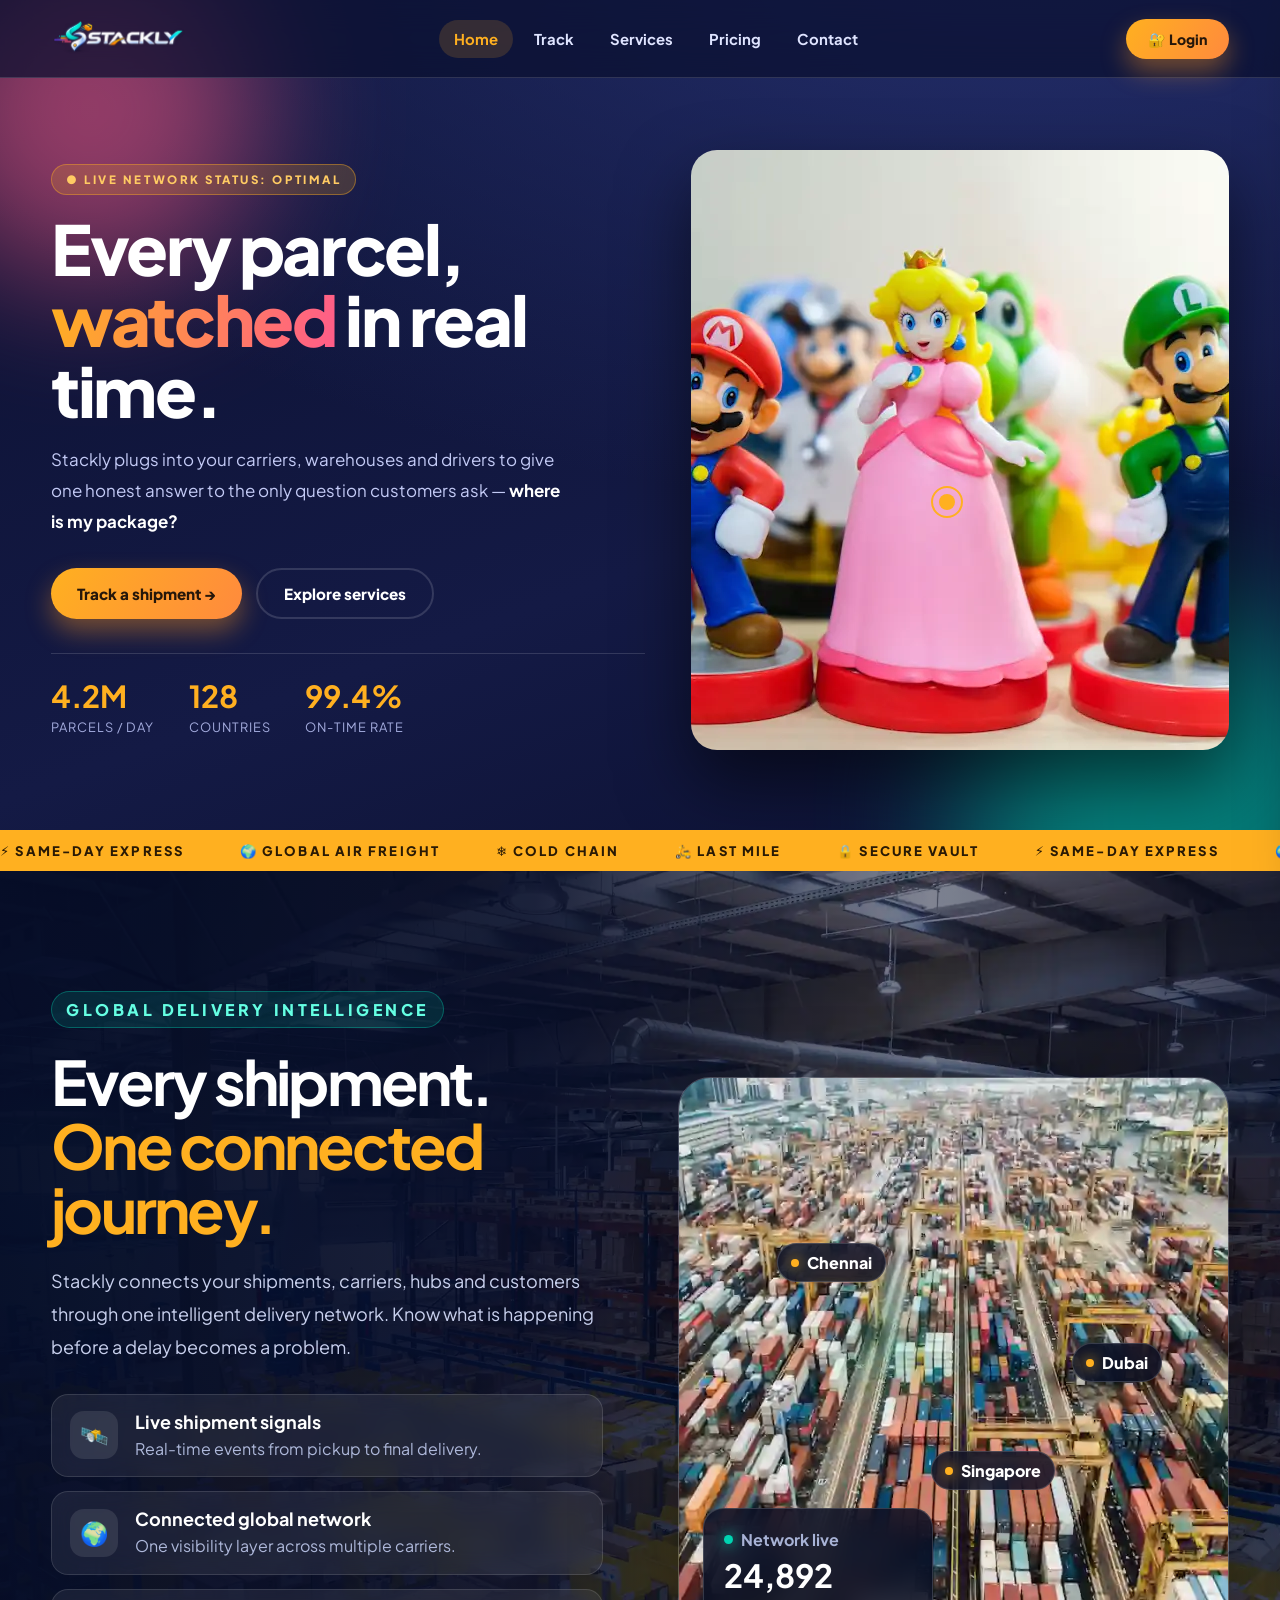
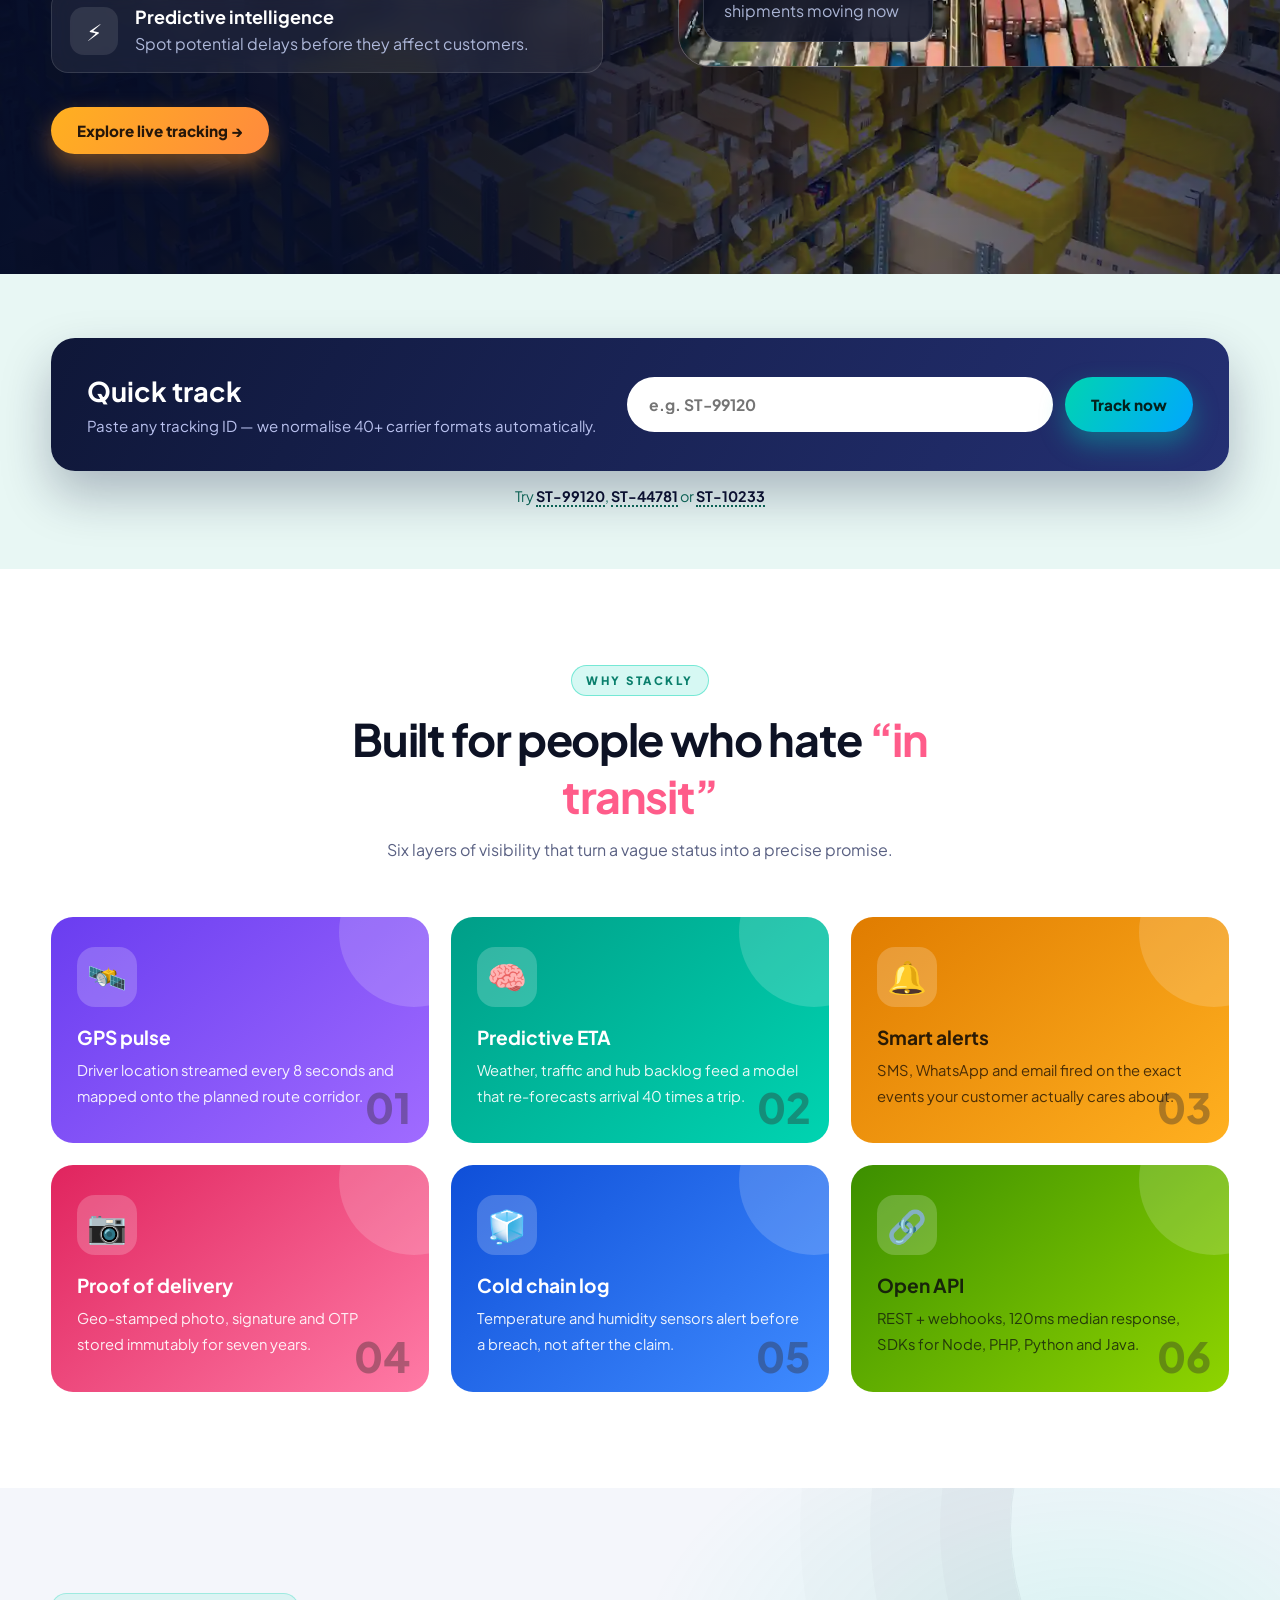
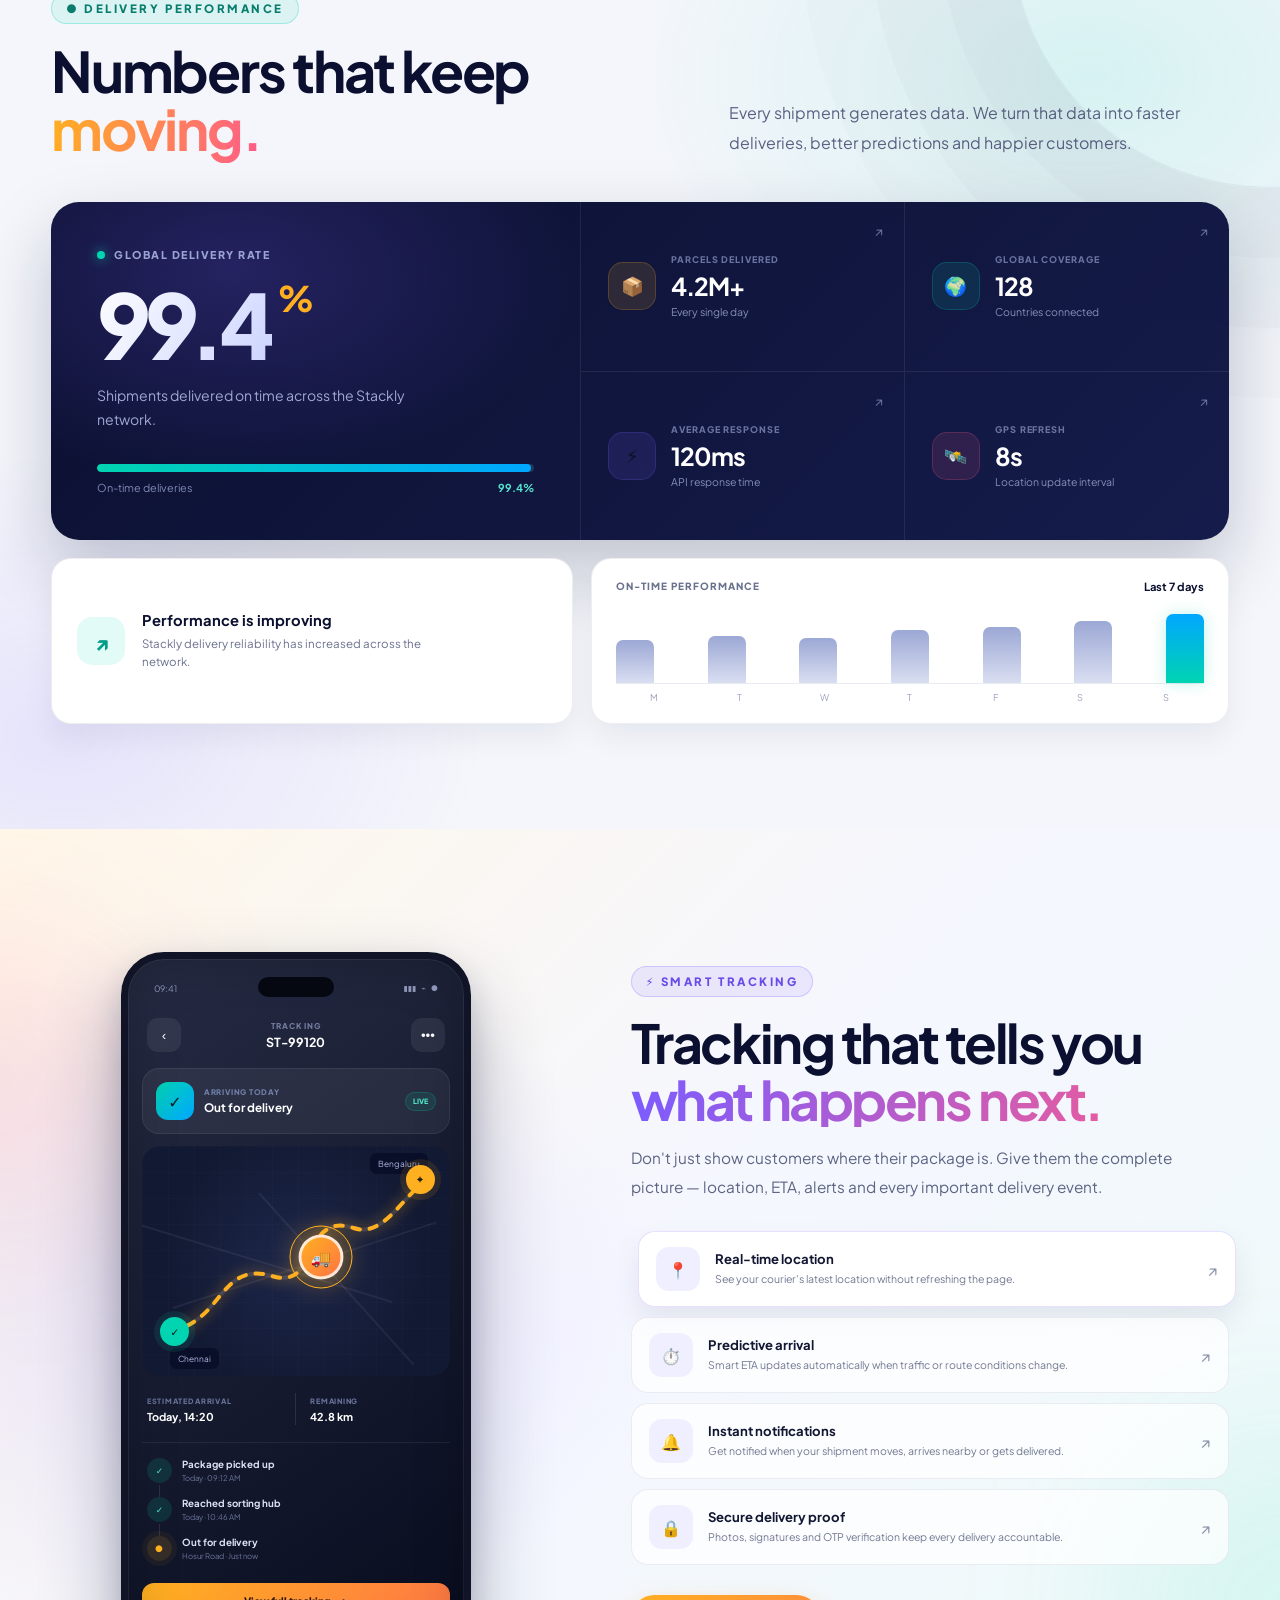
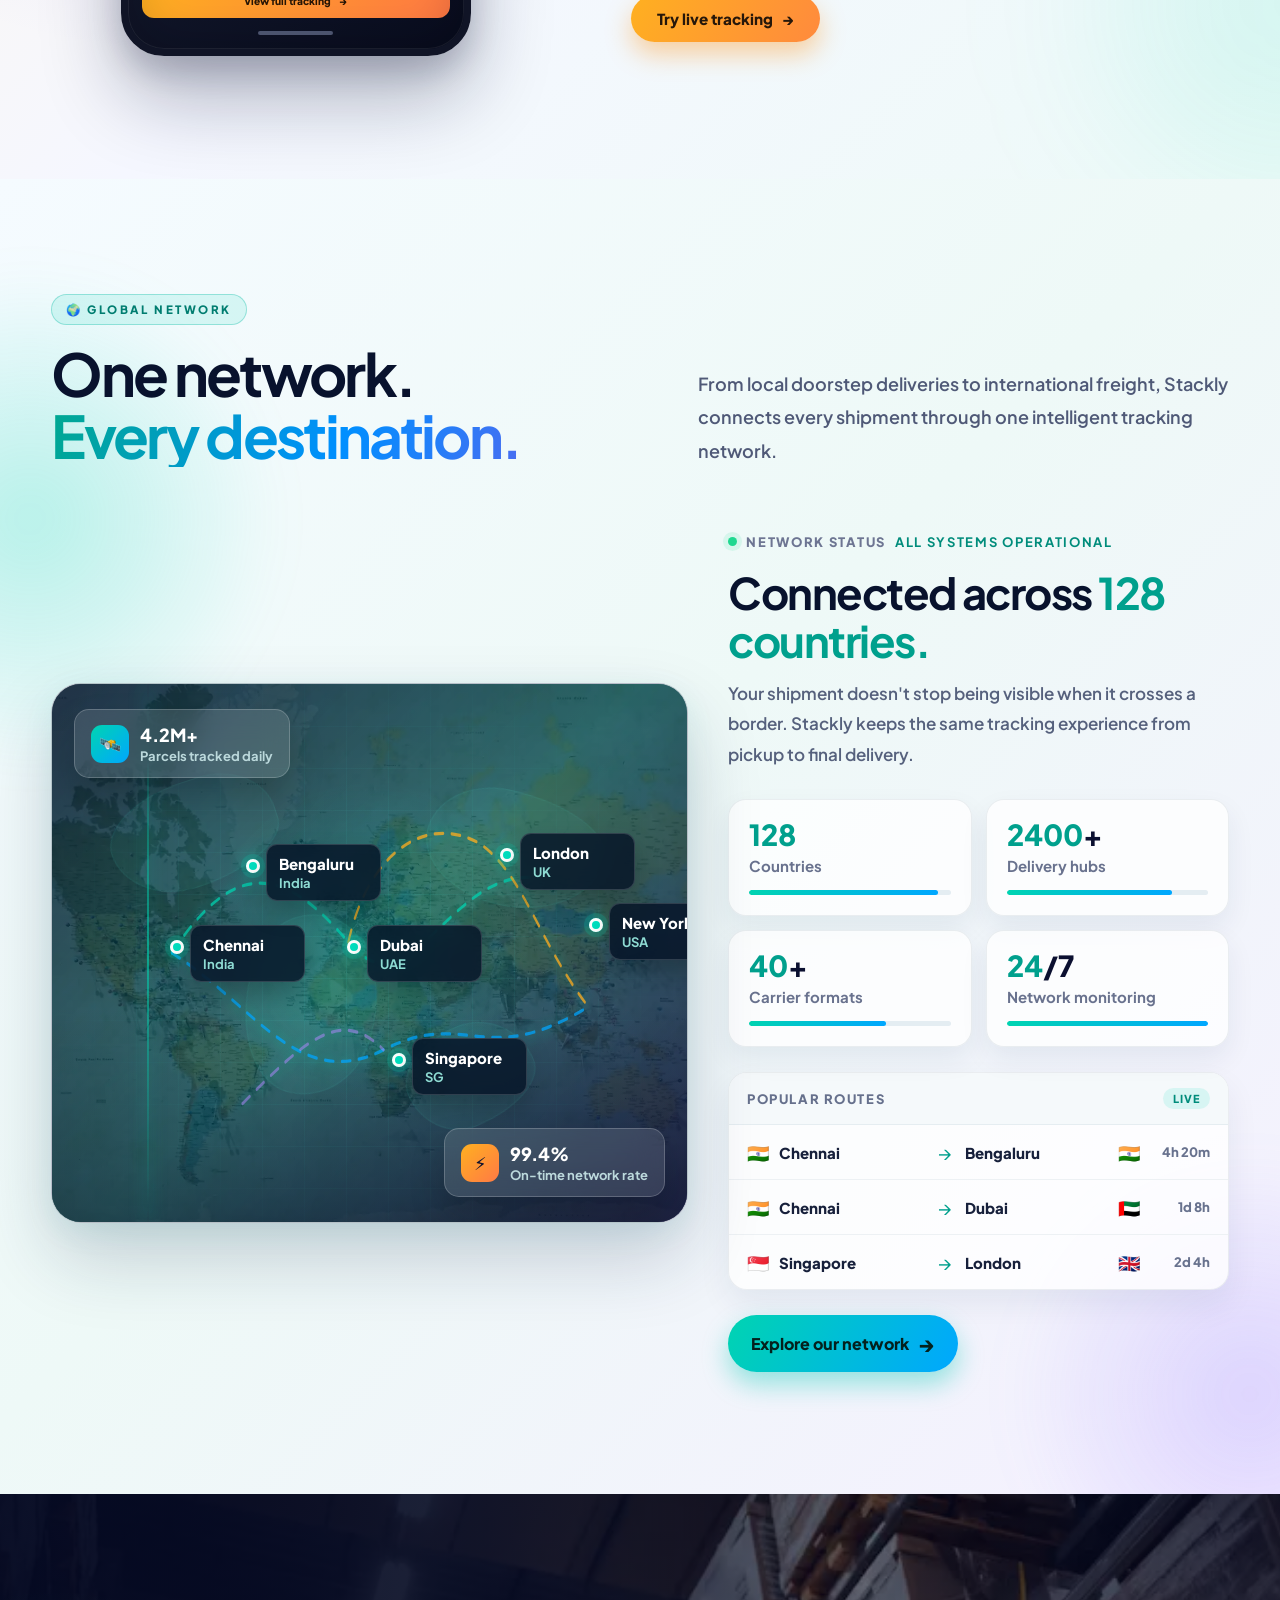
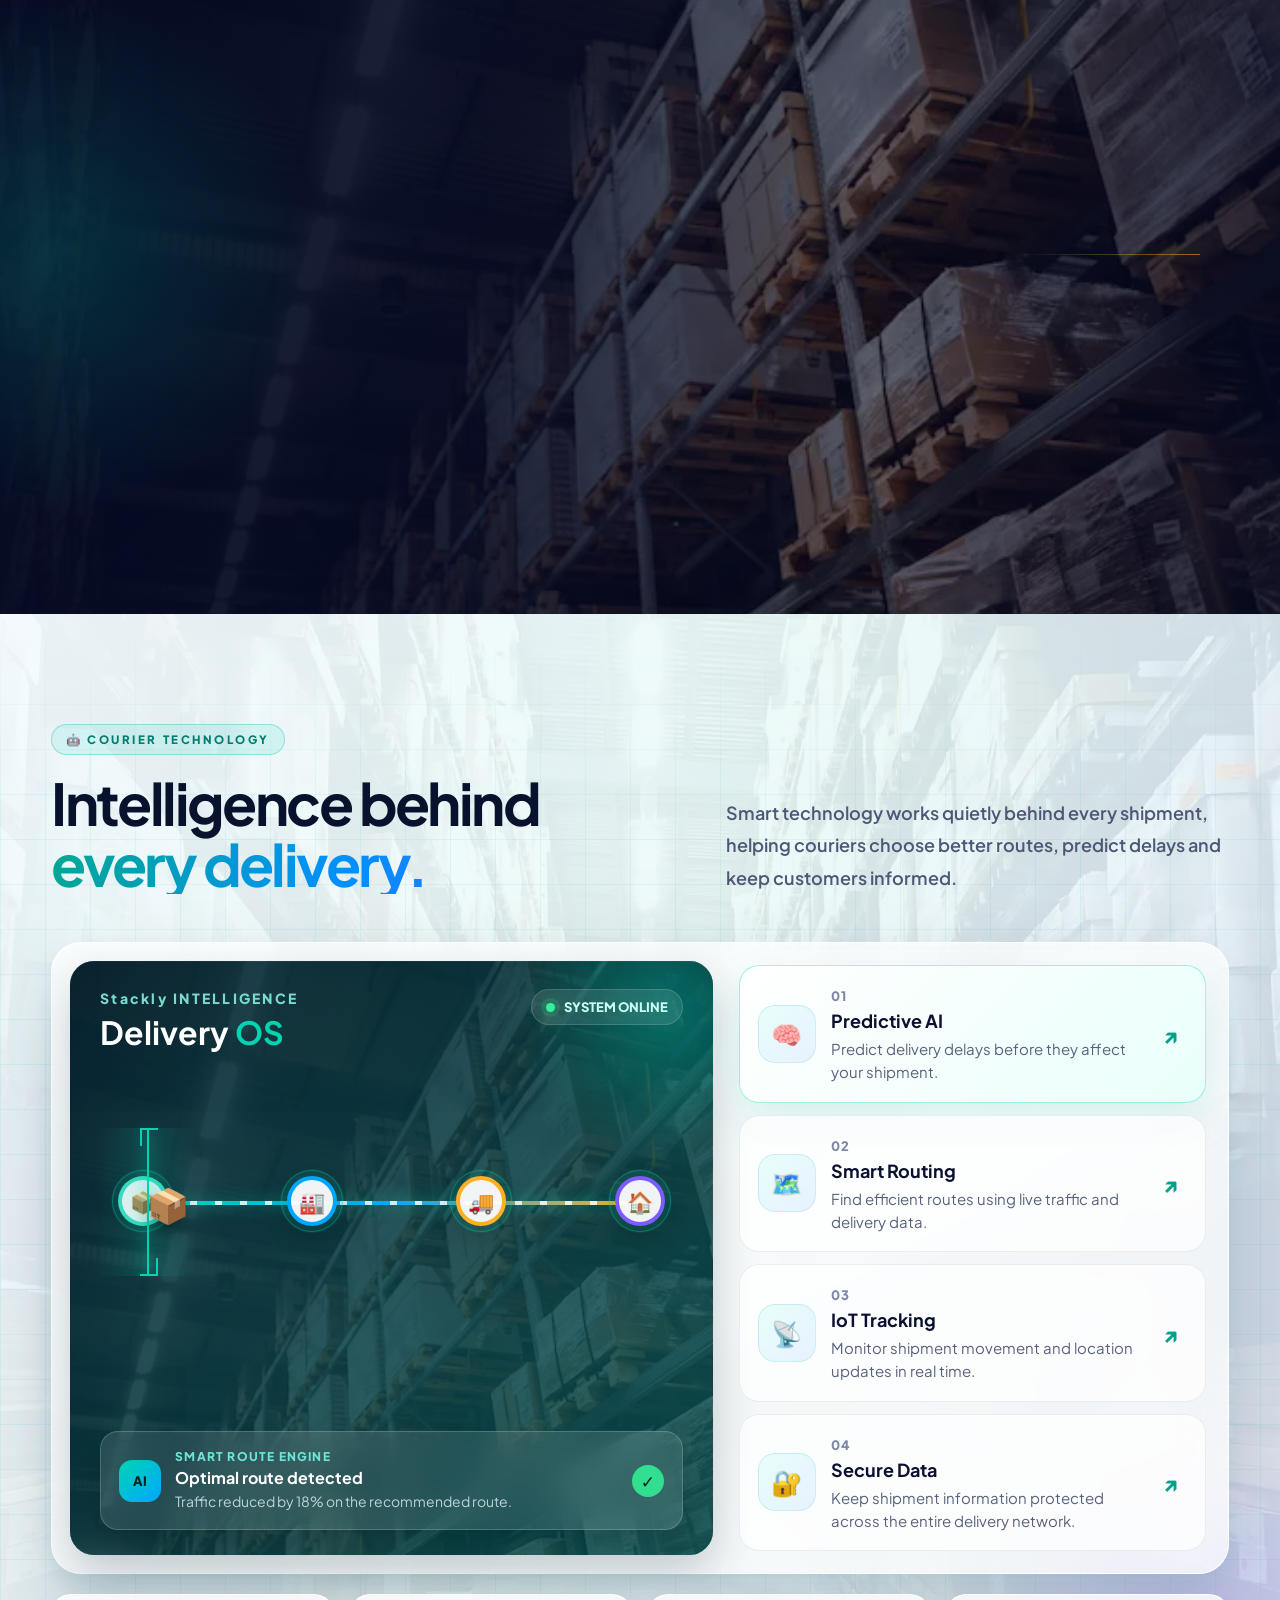
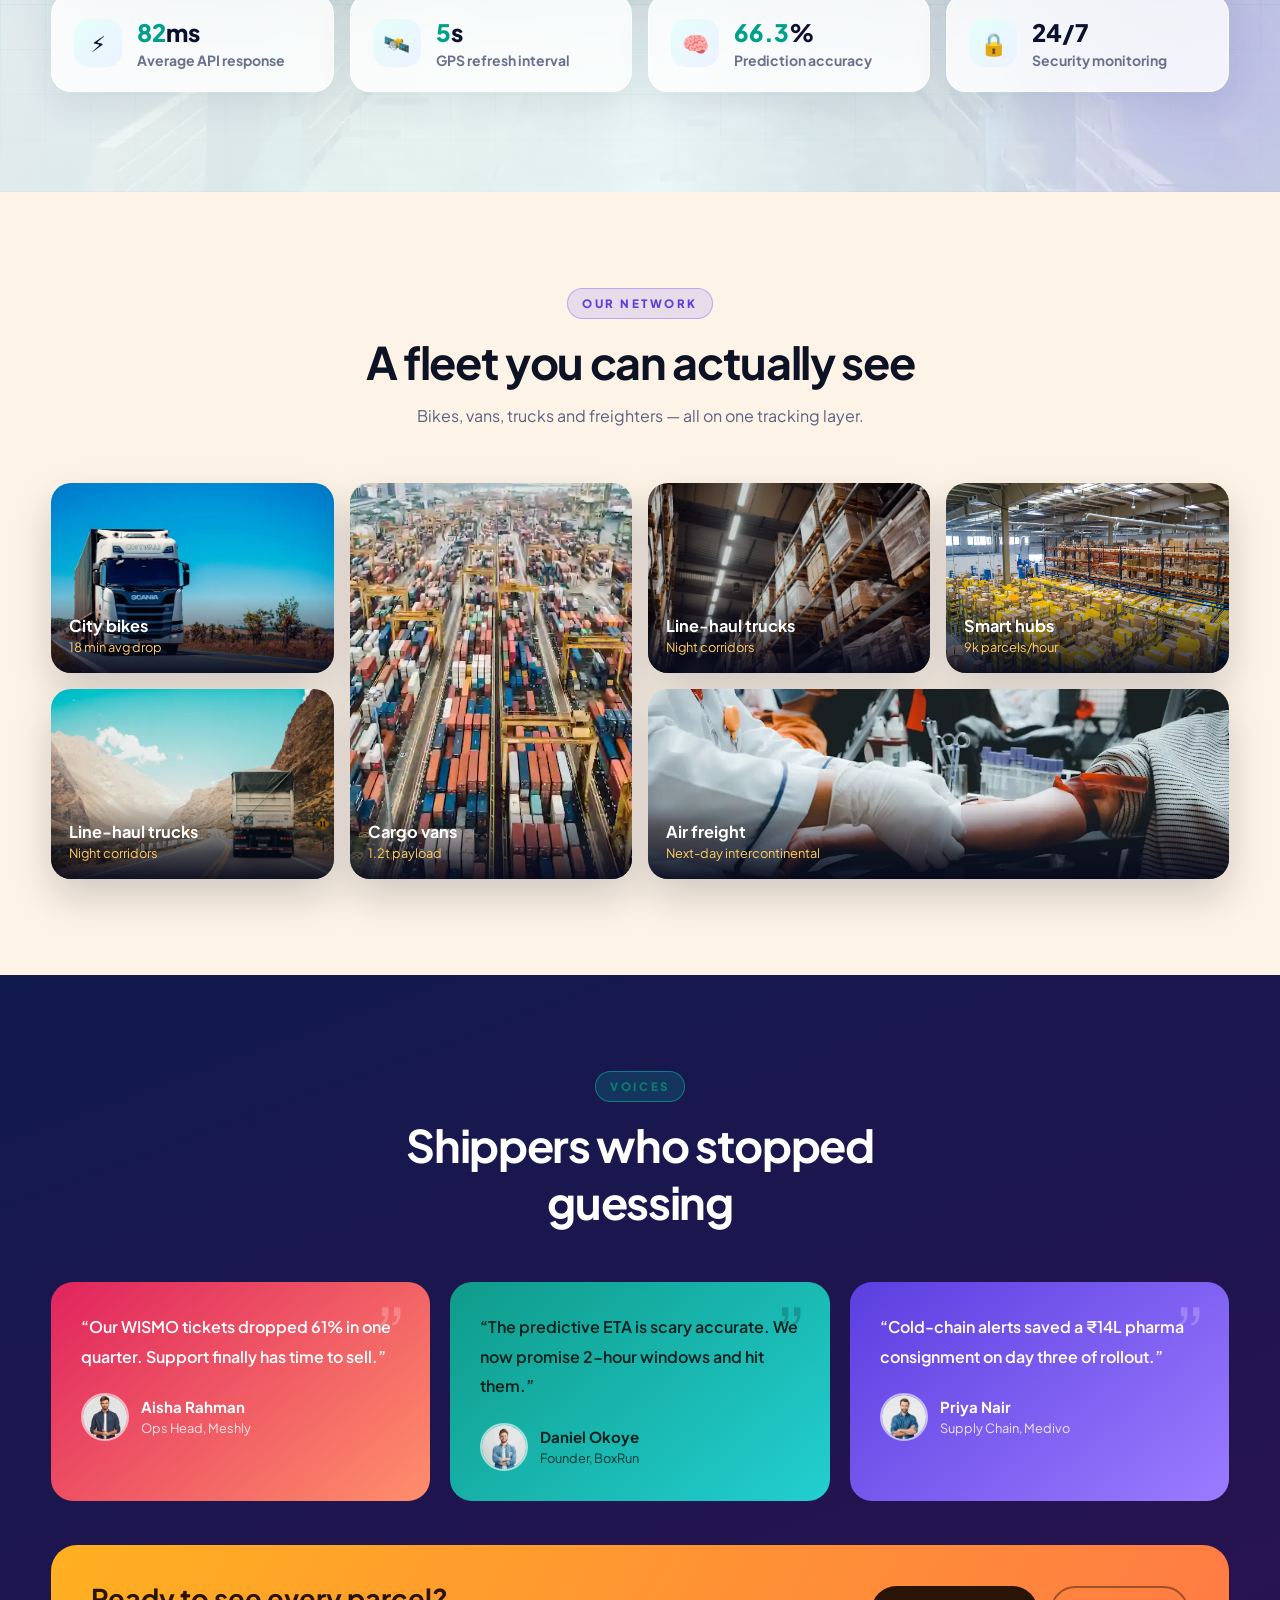
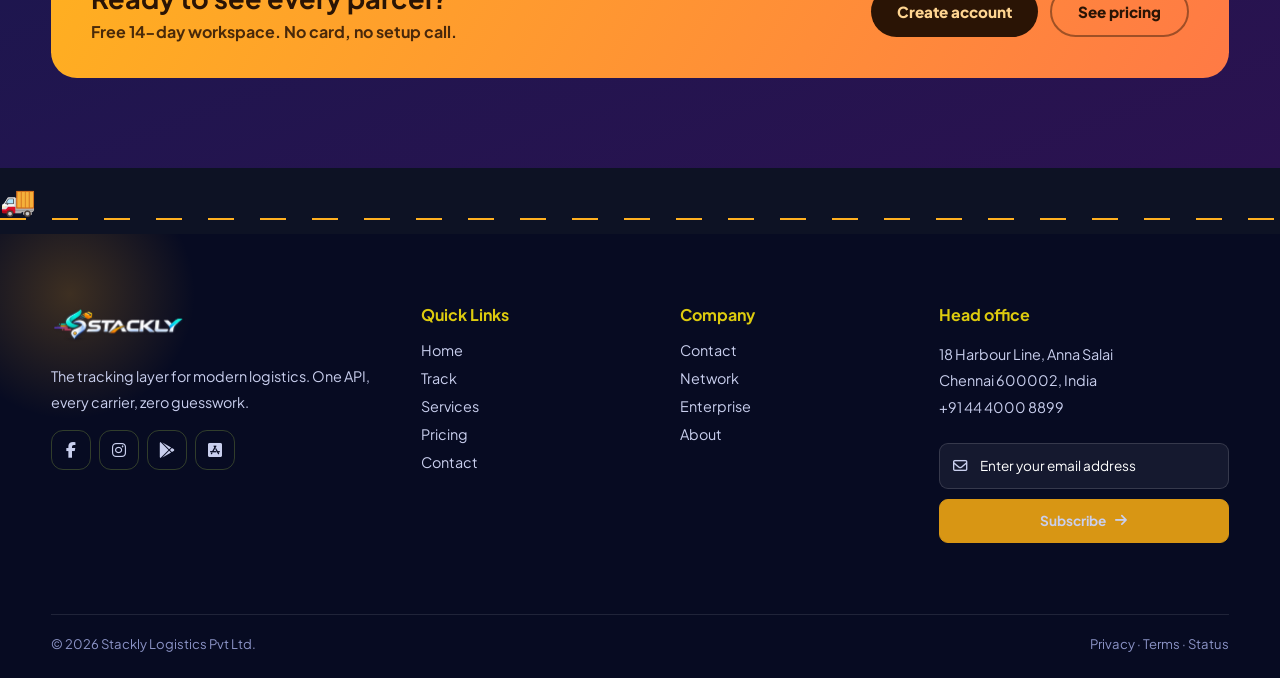
==== commit 4495f159: "." ====
--- a/index.html
+++ b/index.html
@@ -38,11 +38,11 @@
     <div class="scrim" id="scrim"></div>
 <aside class="drawer" id="drawer">
 
-  <a class="d-link" href="index.html">🏠 Home</a>
+  <a class="d-link active" href="index.html">🏠 Home</a>
   <a class="d-link" href="track.html">📍 Track</a>
   <a class="d-link" href="services.html">📦 Services</a>
   <a class="d-link" href="pricing.html">💰 Pricing</a>
-  <a class="d-link active" href="contact.html">✉️ Contact</a>
+  <a class="d-link" href="contact.html">✉️ Contact</a>
 
   <a class="btn btn-amber drawer-login" href="login.html">
     🔐 Login
@@ -636,7 +636,7 @@
             </div>
 
             <!-- FLOATING NOTIFICATION -->
-            <div class="smart-notification">
+            <!-- <div class="smart-notification">
               <span class="notification-icon">🔔</span>
 
               <div>
@@ -645,16 +645,16 @@
               </div>
 
               <span class="notification-time">now</span>
-            </div>
+            </div> -->
 
             <!-- FLOATING LOCATION -->
-            <div class="smart-location">
+            <!-- <div class="smart-location">
               <span>📍</span>
               <div>
                 <strong>Live location</strong>
                 <small>Updated 8 sec ago</small>
               </div>
-            </div>
+            </div> -->
           </div>
 
           <!-- RIGHT: CONTENT -->
--- a/css/home.css
+++ b/css/home.css
@@ -71,17 +71,17 @@
 .feat .fi{font-size:2rem;width:60px;height:60px;border-radius:18px;background:rgba(255,255,255,.2);display:grid;place-items:center;margin-bottom:18px}
 .feat h3{font-size:1.2rem;margin-bottom:9px}
 .feat p{font-size:.92rem;line-height:1.75;color:rgba(255,255,255,.92)}
-.fnum{position:absolute;bottom:10px;right:18px;font-size:2.6rem;font-weight:900;color:rgba(255,255,255,.16)}
+.fnum{position:absolute;bottom:10px;right:18px;font-size:2.6rem;font-weight:900;color:rgba(51, 45, 45, 0.388)}
 .f-violet{background:linear-gradient(140deg,#6a3df0,#a06bff)}
 .f-teal{background:linear-gradient(140deg,#009e88,#00d4b1)}
 .f-amber{background:linear-gradient(140deg,#e07c00,#ffb020);color:#2a1a05}
 .f-amber p{color:rgba(42,26,5,.85)}
-.f-amber .fnum{color:rgba(42,26,5,.18)}
+.f-amber .fnum{color:rgba(51, 45, 45, 0.388)}
 .f-pink{background:linear-gradient(140deg,#e0245e,#ff7ba6)}
 .f-blue{background:linear-gradient(140deg,#0f4fd8,#3f8bff)}
 .f-lime{background:linear-gradient(140deg,#3c8f00,#8fd400);color:#17250a}
 .f-lime p{color:rgba(23,37,10,.85)}
-.f-lime .fnum{color:rgba(23,37,10,.18)}
+.f-lime .fnum{color:rgba(51, 45, 45, 0.388)}
 
 
 /* 5. FLEET */
@@ -117,6 +117,10 @@
 .cta-band .btn-amber{background:#2a1405;color:#ffd591;box-shadow:none}
 .cta-band .btn-ghost{border-color:rgba(42,20,5,.45);color:#2a1405}
 
+@media(min-width:980px){
+  .hero-art img{height:600px;object-fit: cover;}
+}
+
 @media(max-width:980px){
   .hero-in{grid-template-columns:1fr;padding-top:20px}
   .quick-box{grid-template-columns:1fr}
